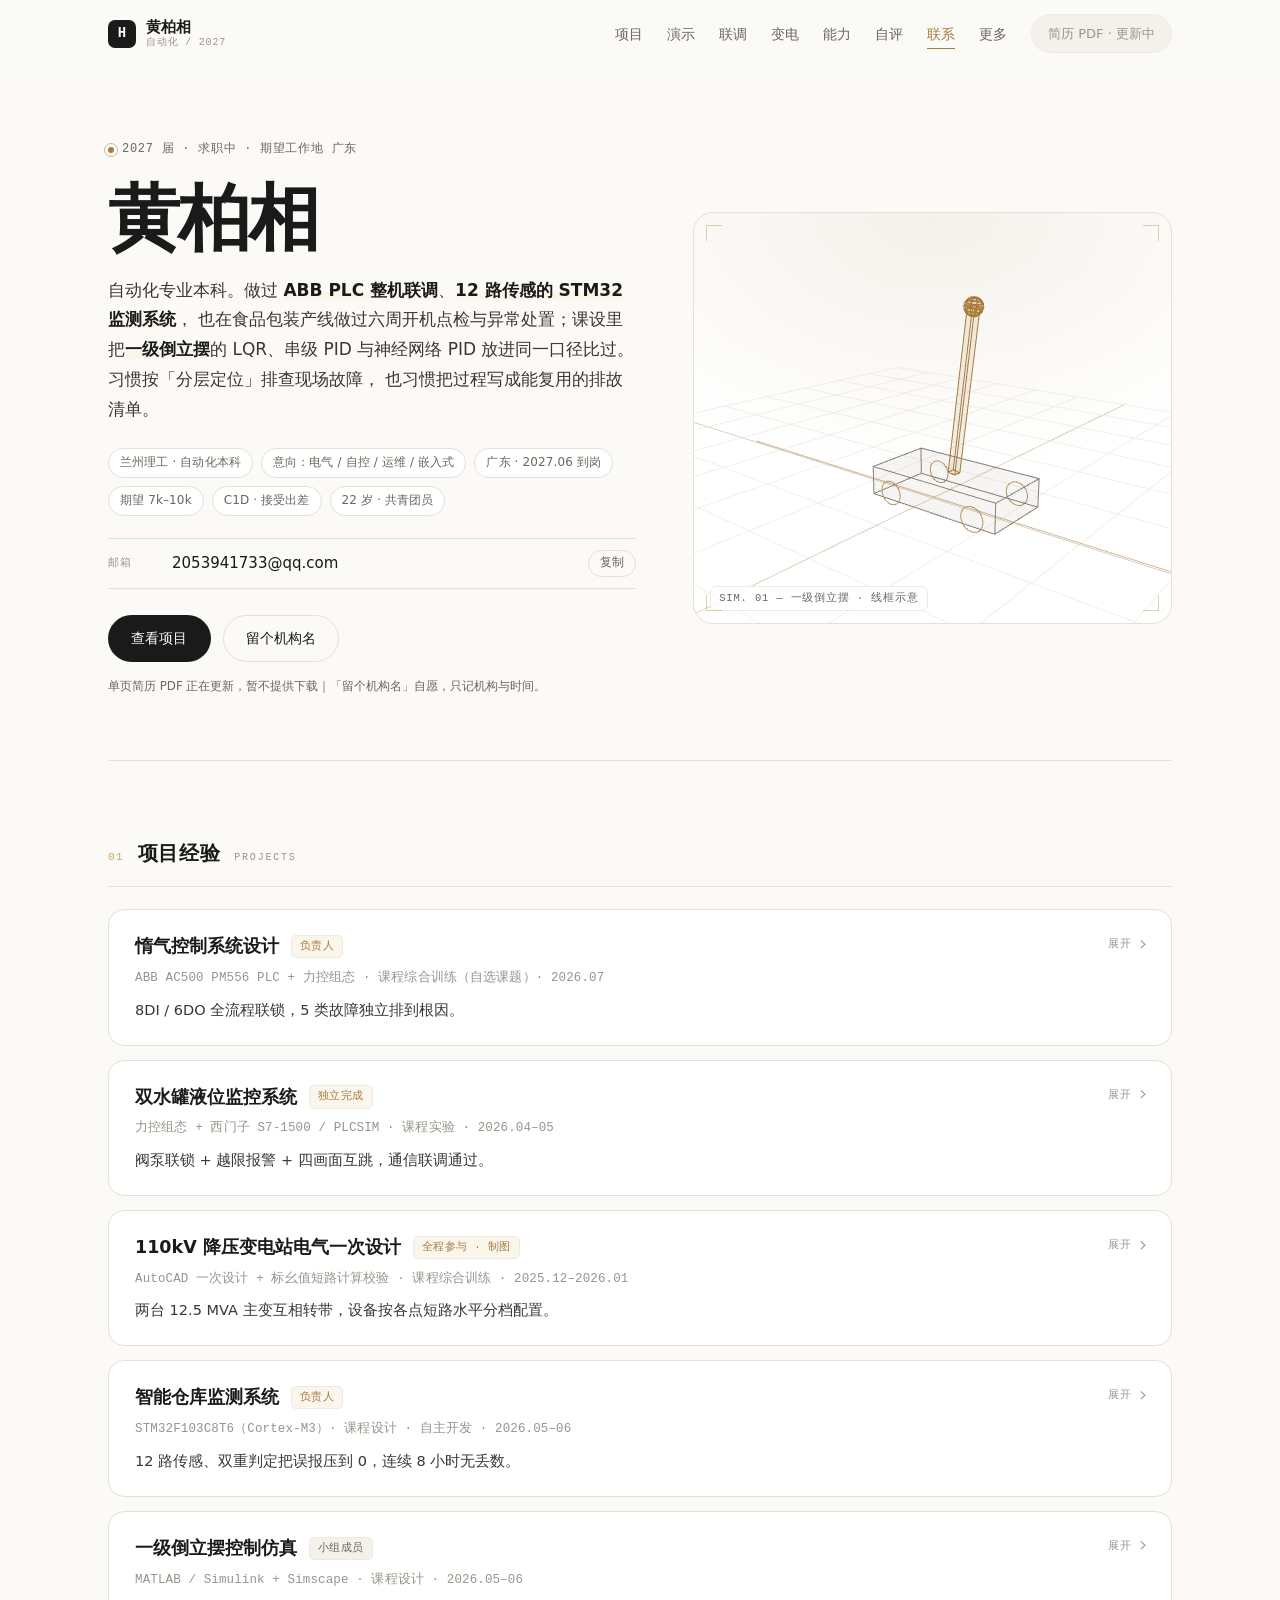
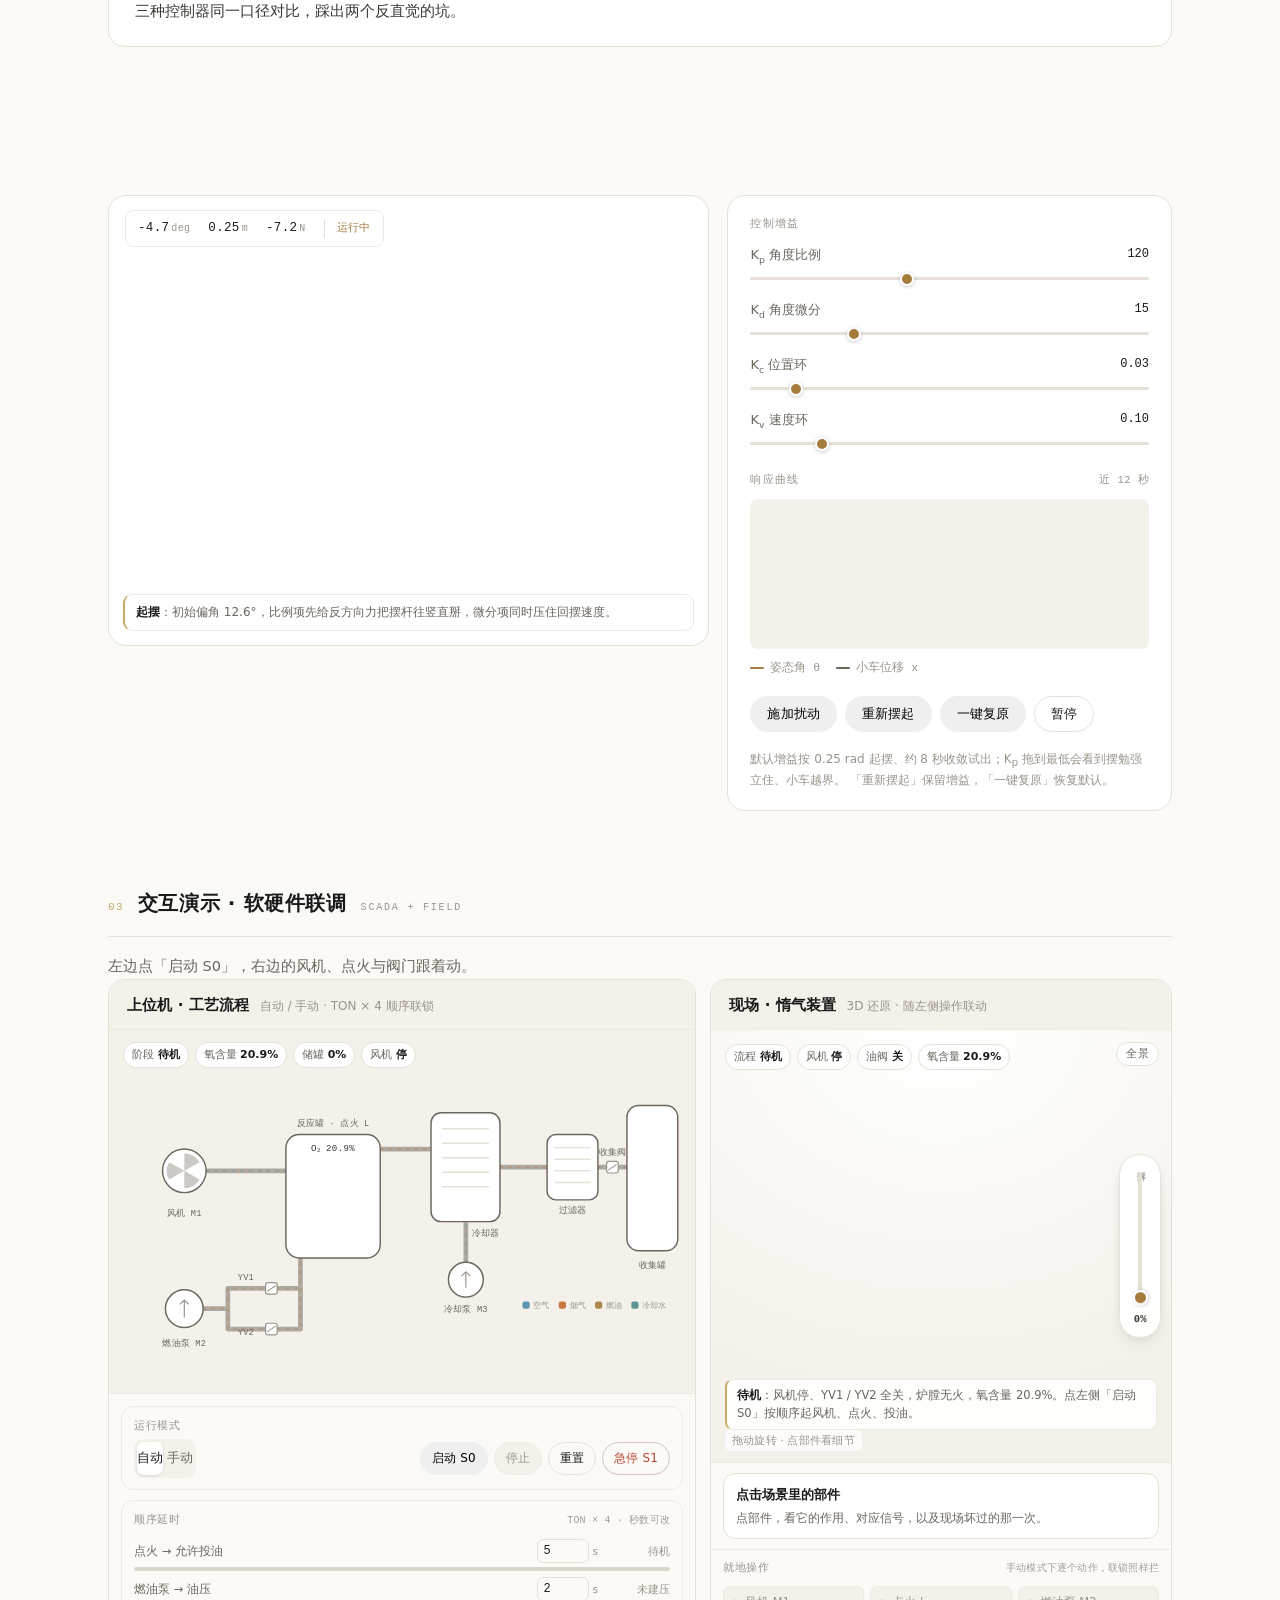
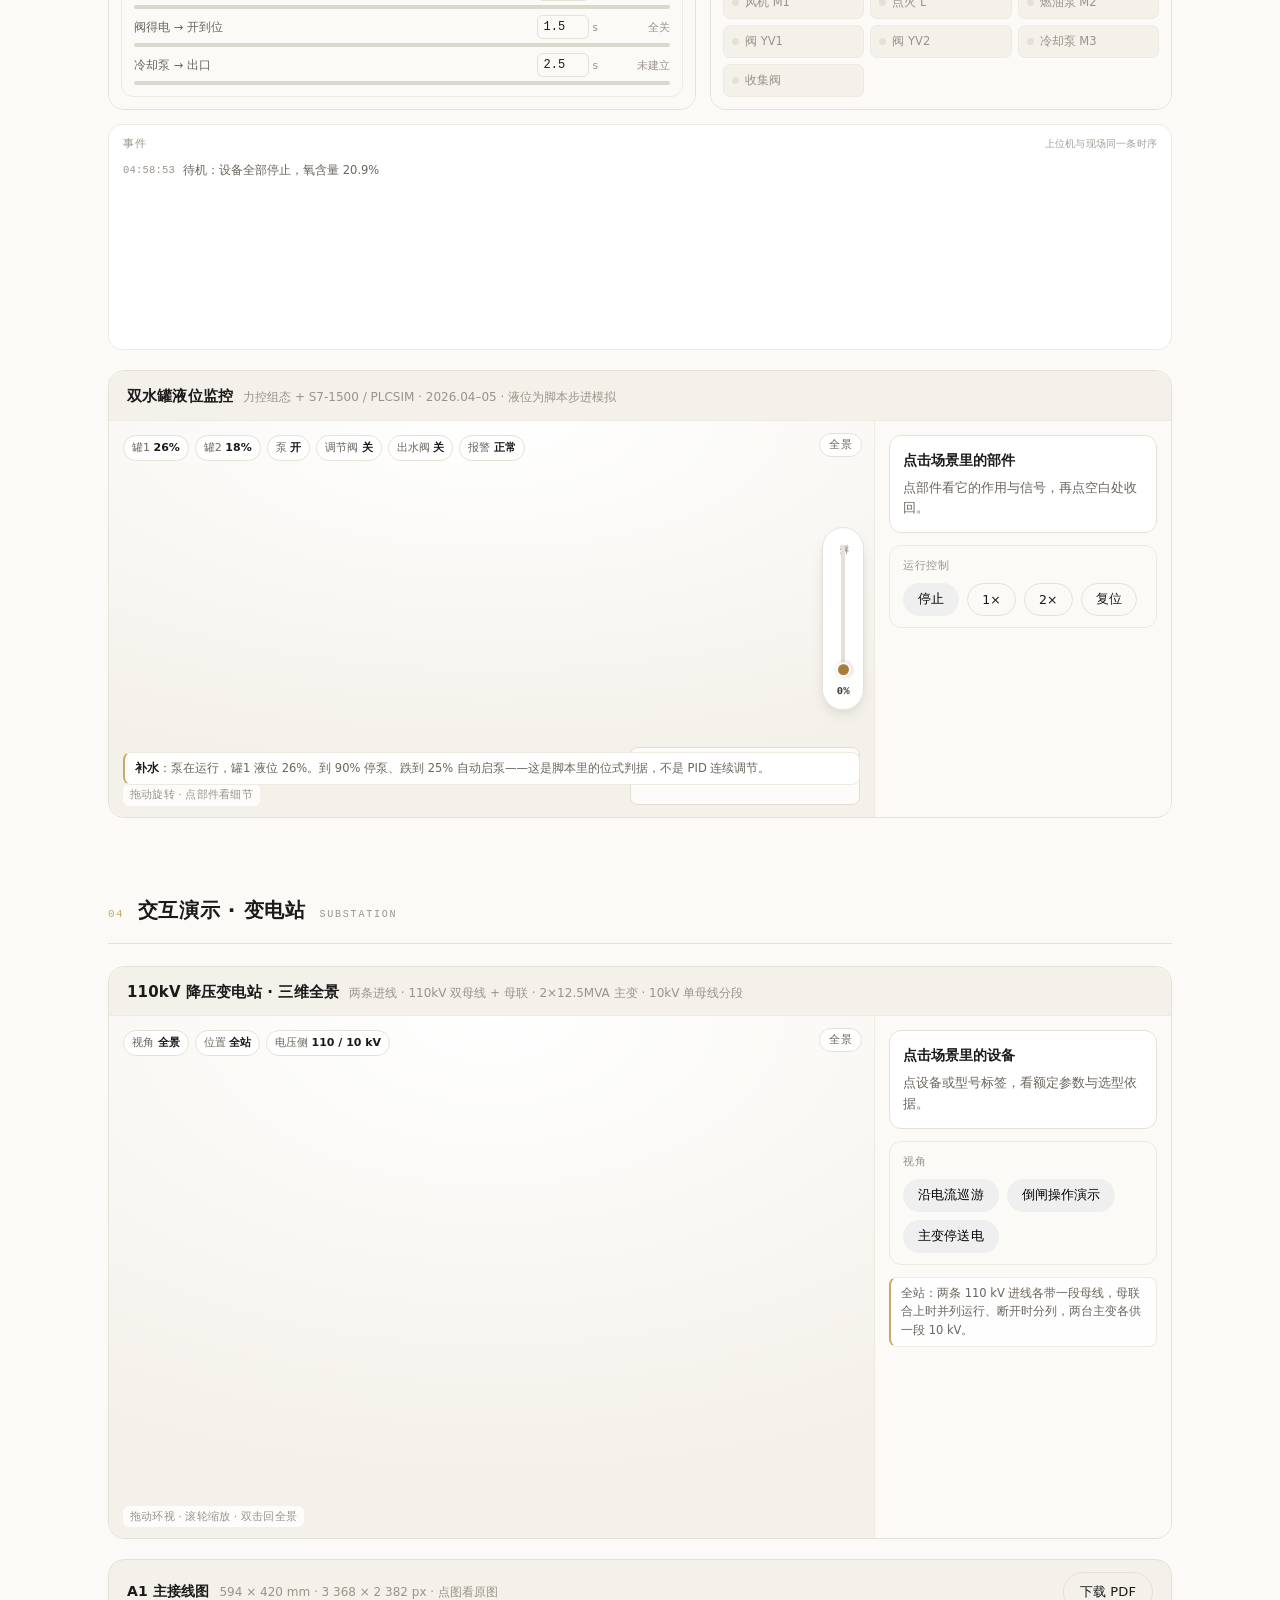
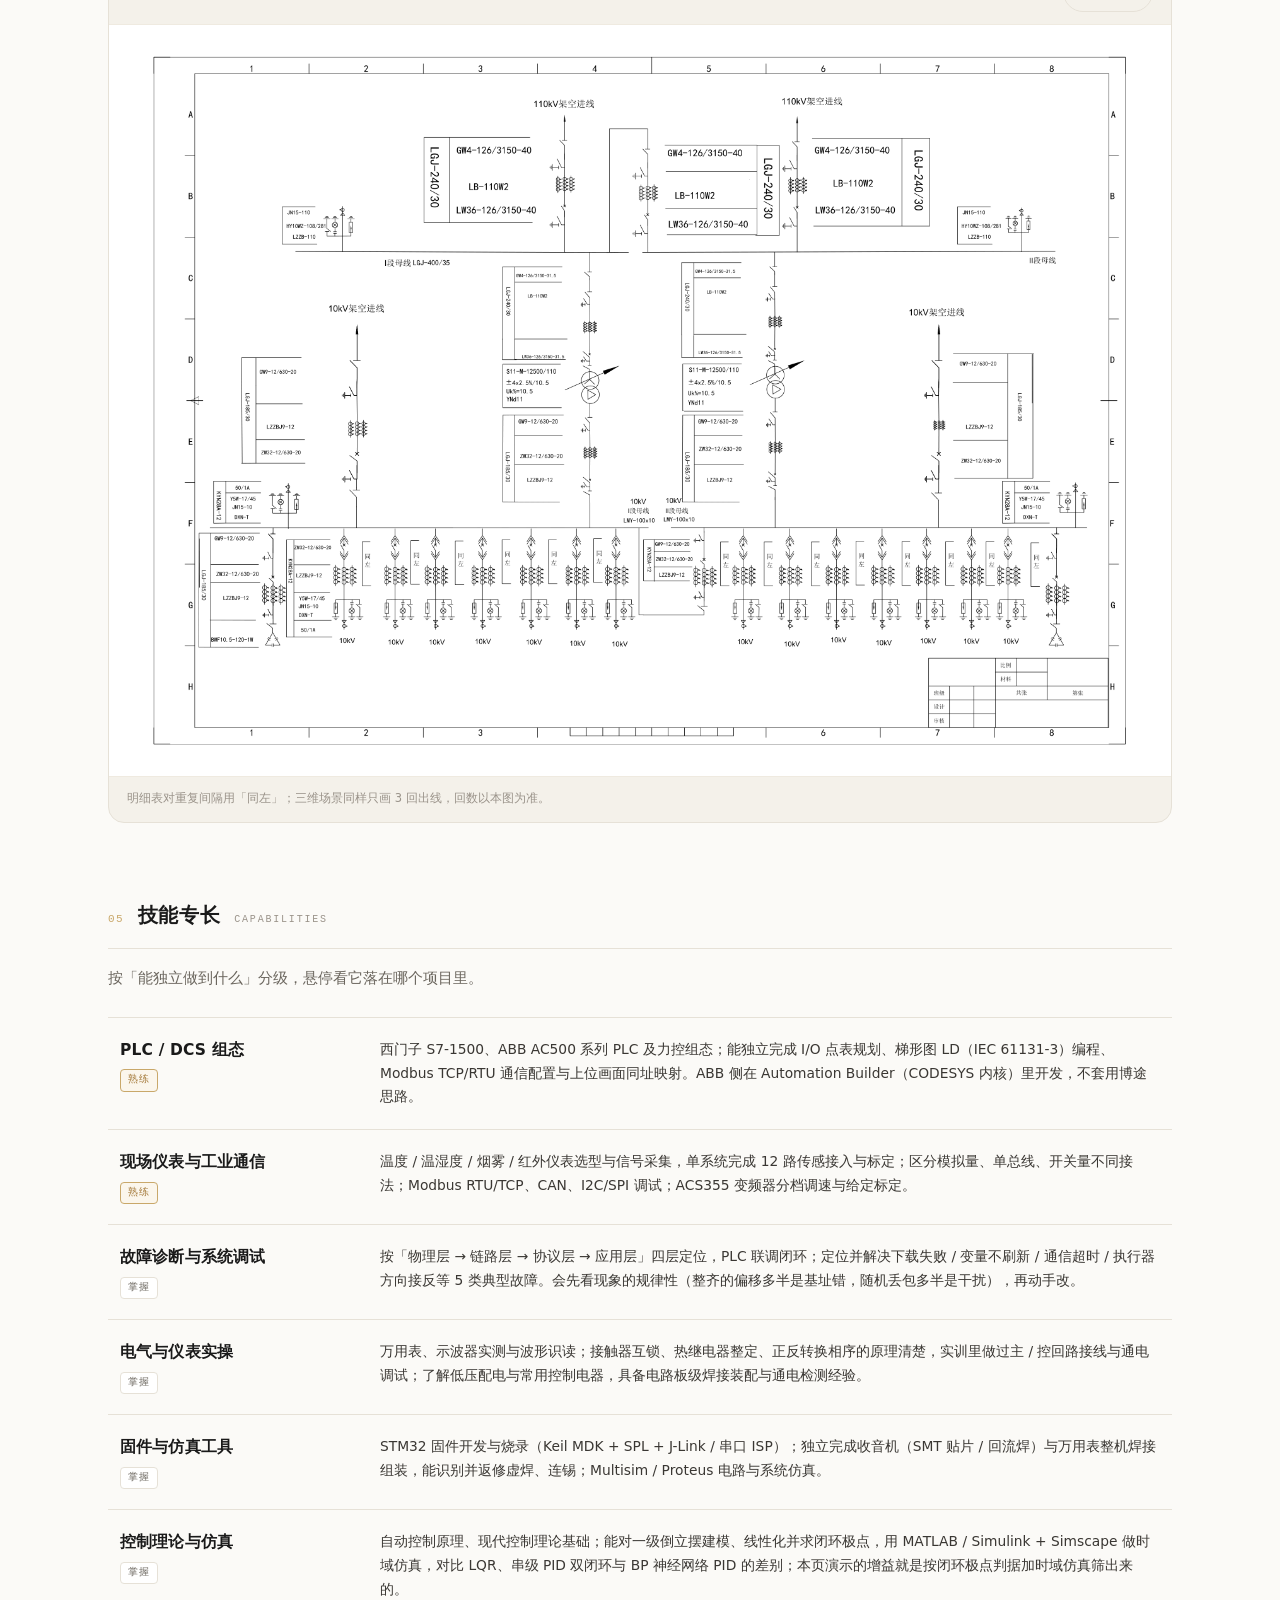
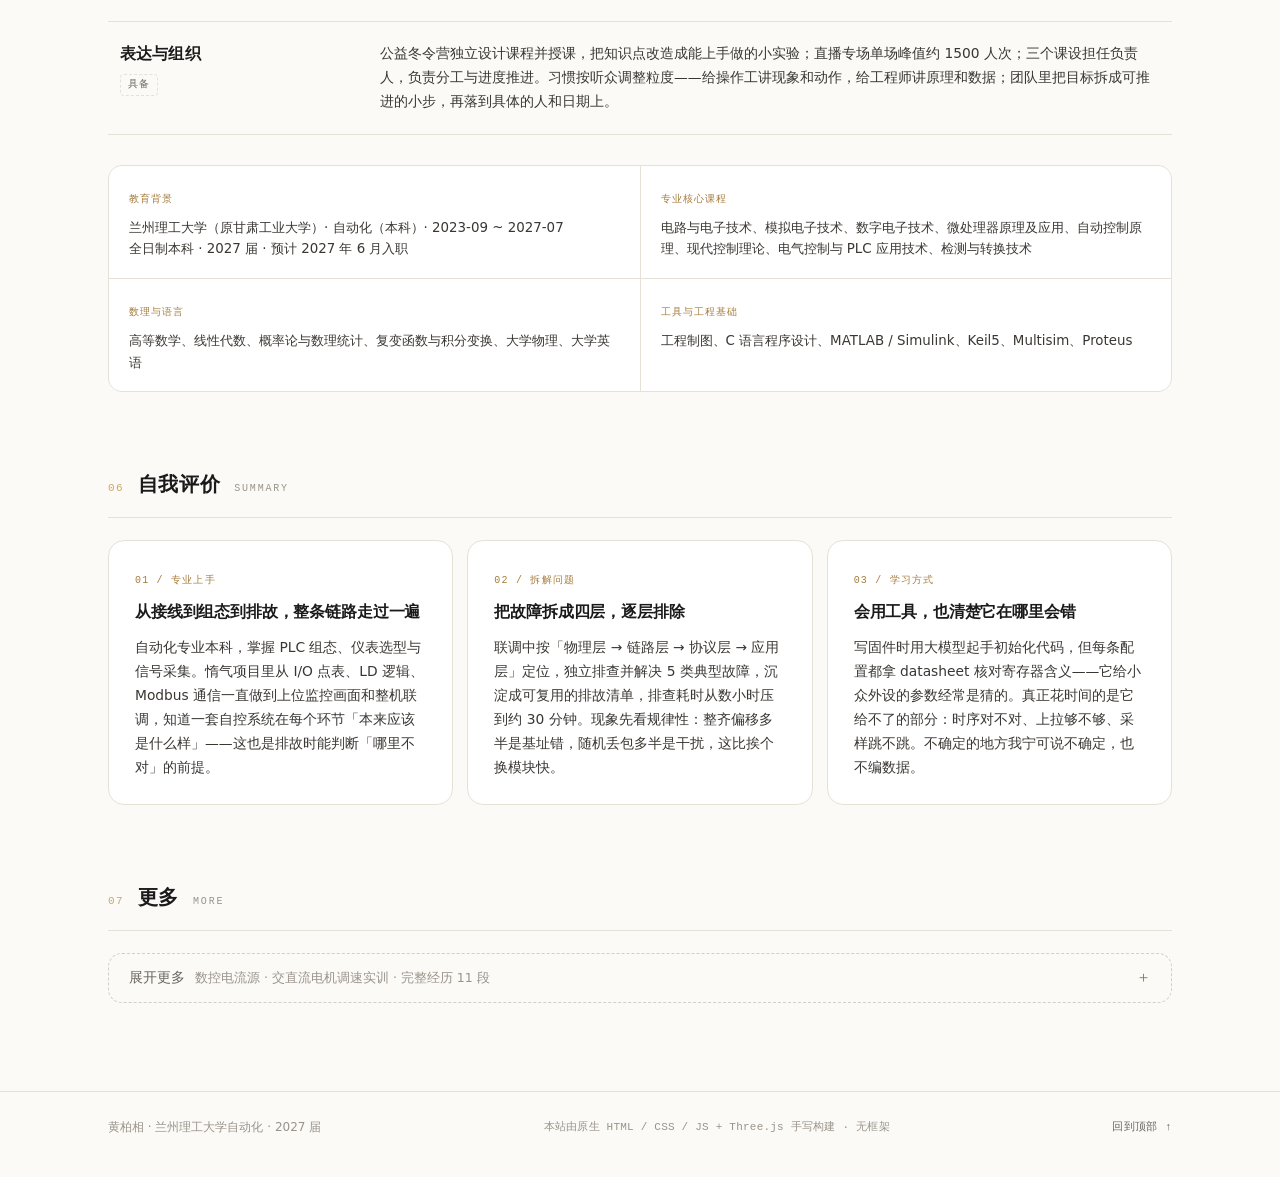
==== index.html @ d93d8e23 "Add files via upload" ====
<!DOCTYPE html>
<html lang="zh-CN">
<head>
<meta charset="utf-8">
<meta name="viewport" content="width=device-width, initial-scale=1">
<title>黄柏相 · 自动化 · 嵌入式与工业控制</title>
<meta name="author" content="黄柏相">
<meta name="description" content="黄柏相，兰州理工大学自动化 2027 届。PLC 组态、现场仪表信号链路、STM32 监测系统、一级倒立摆 LQR / 串级 PID / BP 神经网络 PID 控制仿真、数控恒流源。含可交互倒立摆控制演示。">
<meta name="theme-color" content="#fbfaf7">
<link rel="icon" href="assets/favicon.svg" type="image/svg+xml">
<link rel="stylesheet" href="css/style.css">
</head>
<body>
<div class="scroll-progress" aria-hidden="true"><i id="scroll-bar"></i></div>

<header class="nav" id="nav">
  <div class="nav-inner">
    <a class="brand" href="#top">
      <span class="brand-mark">H</span>
      <span class="brand-text">黄柏相<span class="brand-sub">自动化 / 2027</span></span>
    </a>
    <nav class="nav-links" aria-label="页面导航">
      <a href="#projects">项目</a>
      <a href="#demo">演示</a>
      <a href="#vizsec">联调</a>
      <a href="#grid">变电</a>
      <a href="#skills">能力</a>
      <a href="#about">自评</a>
      <a href="#contact">联系</a>
      <a href="#more">更多</a>
    </nav>
    <!-- 简历 PDF 暂时关闭下载（2026-11-02，等新版简历）。新版到位后把下面这个 span 换回：
         <a class="nav-cta" href="assets/黄柏相-简历.pdf" download>简历 PDF</a> -->
    <span class="nav-cta is-off" aria-disabled="true" title="新版简历整理中，暂不提供下载">简历 PDF · 更新中</span>
  </div>
</header>

<main id="top">

  <section class="hero" id="contact">
    <div class="hero-grid">
      <div class="hero-copy">
        <p class="eyebrow"><span class="dot"></span>2027 届 · 求职中 · 期望工作地 广东</p>
        <div class="hero-id">
          <h1>黄柏相</h1>
        </div>
        <p class="hero-lead">
          自动化专业本科。做过 <strong>ABB PLC 整机联调</strong>、<strong>12 路传感的 STM32 监测系统</strong>，
          也在食品包装产线做过六周开机点检与异常处置；课设里把<strong>一级倒立摆</strong>的
          LQR、串级 PID 与神经网络 PID 放进同一口径比过。习惯按「分层定位」排查现场故障，
          也习惯把过程写成能复用的排故清单。
        </p>
        <div class="hero-meta">
          <span class="chip">兰州理工 · 自动化本科</span>
          <span class="chip">意向：电气 / 自控 / 运维 / 嵌入式</span>
          <span class="chip">广东 · 2027.06 到岗</span>
          <span class="chip">期望 7k–10k</span>
          <span class="chip">C1D · 接受出差</span>
          <span class="chip">22 岁 · 共青团员</span>
        </div>

        <div class="hero-contact">
          <div class="c-row">
            <span class="c-k">邮箱</span>
            <a class="c-v" href="mailto:2053941733@qq.com">2053941733@qq.com</a>
            <button class="c-copy" type="button" data-copy="2053941733@qq.com">复制</button>
          </div>
        </div>

        <div class="hero-actions">
          <a class="btn btn-solid" href="#projects">查看项目</a>
          <!-- 简历 PDF 更新期间首屏不放「下载简历」：主视觉里挂一颗点不动的按钮像坏了，
               信息由下面那行 hero-note 承担。新版到位后在这里加回：
               <a class="btn btn-ghost" href="assets/黄柏相-简历.pdf" download>下载简历</a> -->
          <button class="btn btn-ghost" type="button" id="btn-register">留个机构名</button>
        </div>
        <p class="hero-note">单页简历 PDF 正在更新，暂不提供下载｜「留个机构名」自愿，只记机构与时间。</p>
      </div>
      <div class="hero-stage">
        <canvas id="hero-canvas" aria-label="倒立摆线框示意图" role="img"></canvas>
        <p class="stage-cap">sim. 01 — 一级倒立摆 · 线框示意</p>
      </div>
    </div>
    <div class="hero-rule" aria-hidden="true"></div>
  </section>

  <section class="sec" id="projects">
    <div class="sec-head">
      <span class="sec-no">01</span>
      <h2>项目经验</h2>
      <span class="sec-en">Projects</span>
      <i class="sec-line"></i>
    </div>
    <div class="cards" id="project-cards">

      <article class="card" data-card id="card-inert">
        <button class="card-head" type="button" aria-expanded="false">
          <div class="card-title-row">
            <h3>惰气控制系统设计</h3>
            <span class="role">负责人</span>
          </div>
          <p class="card-sub">ABB AC500 PM556 PLC + 力控组态 · 课程综合训练（自选课题）· 2026.07</p>
          <p class="card-line">8DI / 6DO 全流程联锁，5 类故障独立排到根因。</p>
          <span class="card-toggle" aria-hidden="true">展开</span>
        </button>
        <div class="card-body">
          <dl>
            <div><dt>项目内容</dt><dd>以 ABB AC500 PM556 为控制核心、力控组态为上位监控，实现「空气引入 → 点火降氧 → 冷却过滤 → 惰气收集」全流程自动化。在 Automation Builder（CODESYS 内核）中按监控 / 控制 / 执行三层规划 I/O（8DI / 6DO，扩展 AX561 模拟量 + DC562 数字量模块）；下位机以 LD（IEC 61131-3）单一 POU 循环扫描，经 Modbus TCP 与上位机通信。</dd></div>
            <div><dt>本人职责</dt><dd>作为负责人独立完成硬件组态与软件设计：规划 I/O 点表与模块地址；编写 LD 顺序控制与条件连锁逻辑；经 COM_MOD_MAST 以 Modbus 写 WR 区驱动 ACS355 变频器分档调速（≈7.5 / 25 / 45 Hz）；搭建力控上位监控并与 PLC 做同址映射；负责整机联调与故障排查，交付可复用的排故清单。</dd></div>
            <div><dt>技术要点</dt><dd>
              <ul class="mini-list">
                <li><b>联锁顺序</b>：TON 延时强制「先点火后喷油」，避免炉膛先积油再点火；电机自锁 + 互锁防止同时启动。</li>
                <li><b>急停取常闭</b>：断线即等于触发，断电、接触不良、按按钮都进入安全状态，属于故障导向安全（fail-safe）接法。</li>
                <li><b>传动通信</b>：Modbus 写变频器频率给定寄存器，三档频率切换后读实际频率核对跟随情况。</li>
                <li><b>上位监控</b>：力控画面与 PLC 变量同址映射，实现流程状态可视化与参数在线调参。</li>
              </ul>
            </dd></div>
                        <div><dt>调试记录</dt><dd>
              <ul class="mini-list fix-list">
                <li><b>燃油泵跟着风机一起启</b>——炉膛先积油再点火是爆燃风险。查 LD 发现泵和风机共用同一个启动条件，条件本身没写错，是「先后顺序」没约束住 → 把点火确认前置成泵的使能位，再补 TON 延时。</li>
                <li><b>上位画面数值不动，PLC 侧却在变</b>——先怀疑通信断，但连接状态正常；比对地址发现整组变量是「整齐地偏了一段」而不是随机错 → 判为 Modbus 寄存器基址偏移，改同址映射后恢复。</li>
                <li><b>电磁阀通电不动作</b>——DO 指示灯亮，万用表量到输出有电压、阀体却不动 → 装配方向接反，重装后正常。</li>
              </ul>
            </dd></div>
            <div><dt>项目成果</dt><dd>实现全流程自动化运行、参数在线调参与三档调速稳定切换；联调中独立定位并解决 5 类典型故障——下载失败（IP 网段）、燃油泵误启（补 TON + 点火前置）、变量不刷新（Modbus 地址偏移）、电磁阀方向接反、通信超时（扫描周期需 ≥20 ms），排查耗时从最初的数小时压缩到约 30 分钟，整机联调与演示通过。</dd></div>
            <div><dt>复盘</dt><dd>这一版只做到<b>软件联锁</b>。真实燃烧设备还需要硬件层面的互锁（火焰检测器确认着火后才允许开油阀，信号直接串在油阀回路、不走程序）、氧含量在线检测联动、以及故障时的安全停机顺序（先断油、再停风、最后报警）。课设里我只验证了「能不能跑起来」，没验证「跑飞了怎么办」，这是事后才意识到的短板。</dd></div>
          </dl>
          <p class="card-note">技术栈：ABB AC500 · Automation Builder · LD / IEC 61131-3 · Modbus TCP · 力控组态 · ACS355 变频器<br>资料：<a href="https://wwbta.lanzouq.com/iAGAM3xt42re" target="_blank" rel="noopener">wwbta.lanzouq.com/iAGAM3xt42re</a><br>流程演示：<a class="link-btn" href="#proc">见下方演示 · 自动 / 手动按工艺走一遍 →</a><br>三维拆解：<a class="link-btn" href="#viz-inert">见下方演示 · 惰气三维视图 →</a></p>
        </div>
      </article>

      <article class="card" data-card id="card-tanks">
        <button class="card-head" type="button" aria-expanded="false">
          <div class="card-title-row">
            <h3>双水罐液位监控系统</h3>
            <span class="role">独立完成</span>
          </div>
          <p class="card-sub">力控组态 + 西门子 S7-1500 / PLCSIM · 课程实验 · 2026.04–05</p>
          <p class="card-line">阀泵联锁 + 越限报警 + 四画面互跳，通信联调通过。</p>
          <span class="card-toggle" aria-hidden="true">展开</span>
        </button>
        <div class="card-body">
          <dl>
            <div><dt>项目内容</dt><dd>在力控组态中搭建两水罐液位监控系统：罐体按液位驱动填充动画，水泵、调节阀、出水阀做开关状态显示，管道做流动属性；自建数据变量并编写控制脚本，使液位在规定区间循环变化、阀泵按联锁条件动作；越限报警、历史与实时趋势、开机 / 主界面 / 报警 / 趋势四画面互跳，并与 S7-1500（PLCSIM）通信联调。</dd></div>
            <div><dt>本人职责</dt><dd>独立完成变量规划与命名、画面与动画组态、控制脚本编写、报警与趋势配置、画面跳转与权限设置，以及力控与 PLC 的通信建立、变量地址映射和联调排故。</dd></div>
            <div><dt>技术要点</dt><dd>
              <ul class="mini-list">
                <li><b>联锁按与逻辑串接</b>：调节阀需「罐 1 达高位且罐 2 低于低位」同时成立才允许打开，任一条件消失即关断，防溢罐也防干抽；水泵、出水阀各按单点液位限位启停。</li>
                <li><b>高低限分开设定形成回差</b>（滞环），避免阈值附近反复动作。</li>
                <li><b>报警与趋势分开组态</b>，趋势按固定采样周期记录，不跟着动画刷新走。</li>
              </ul>
            </dd></div>
                        <div><dt>调试记录</dt><dd>
              <ul class="mini-list fix-list">
                <li><b>画面数值全是 0</b>——PLCSIM 侧程序在跑，力控读不到。逐项核对通道配置，发现连接压根没建立 → 补 IP 与机架 / 槽位后恢复。</li>
                <li><b>连上了但数值不刷新</b>——连接正常、地址也对，最后落在数据类型上：组态侧按字读、PLC 侧是另一个宽度 → 改数据类型与偏移。</li>
                <li><b>调节阀在阈值附近反复开关</b>——高限和低限用同一个值，边界上必然抖动 → 高低限分开设定形成回差。</li>
              </ul>
            </dd></div>
            <div><dt>项目成果</dt><dd>动画、脚本、报警、趋势、多画面跳转五类必做项全部实现并演示通过；力控与 PLCSIM 通信正常，可读写变量并联动画面。调试中定位并解决两类问题：变量地址与数据类型不匹配导致数值不刷新、通信未连上导致画面全零。</dd></div>
            <div><dt>复盘</dt><dd>这一版的液位是<b>步进脚本模拟</b>（每周期 ±5），并非真实模拟量闭环。到现场应改为液位计 4–20 mA 进模拟量模块、由 PLC 侧做 PID 调节，上位只负责监控与参数下发——课设验证的是组态与联锁逻辑，不是控制品质。</dd></div>
          </dl>
          <p class="card-note">技术栈：力控组态 · S7-1500 / PLCSIM · 变量组态与脚本 · 越限报警 · 实时 / 历史趋势 · 四画面互跳<br>三维拆解：<a class="link-btn" href="#viz-tanks">见下方演示 · 双水罐三维视图 →</a></p>
        </div>
      </article>

      <article class="card" data-card id="card-substation">
        <button class="card-head" type="button" aria-expanded="false">
          <div class="card-title-row">
            <h3>110kV 降压变电站电气一次设计</h3>
            <span class="role">全程参与 · 制图</span>
          </div>
          <p class="card-sub">AutoCAD 一次设计 + 标幺值短路计算校验 · 课程综合训练 · 2025.12–2026.01</p>
          <p class="card-line">两台 12.5 MVA 主变互相转带，设备按各点短路水平分档配置。</p>
          <span class="card-toggle" aria-hidden="true">展开</span>
        </button>
        <div class="card-body">
          <dl>
            <div><dt>项目内容</dt><dd>工厂 110/10 kV 降压变电站电气一次部分设计。按任务书负荷资料统计得出有功缺额约 40.89 MW，据此确定电压等级与主接线方案：110 kV 侧双母线（含母联）、10 kV 侧单母线分段，两条 110 kV 架空进线，两台 S11-M-12500/110 主变分列运行。主变参数 110/10.5 kV、±4×2.5% 有载调压、Uk%=10.5、YNd11。用标幺值法（Sd=100 MVA、Ud=10.5 kV、Id=5.5 kA）算各短路点电流，按额定参数、动稳定、热稳定三项逐台校验设备，最后用 AutoCAD 绘制 A1 主接线图并出设备明细表。</dd></div>
            <div><dt>本人职责</dt><dd>全程参与并用 AutoCAD 绘制 A1 主接线图；参与电压等级与主接线方案比选、主变容量与台数论证、断路器与隔离开关及互感器母线的选型；承担负荷统计与短路电流的部分计算，配合完成继电保护整定。</dd></div>
            <div><dt>技术要点</dt><dd>
              <ul class="mini-list">
                <li><b>台数由「能不能顶」定，不由「够不够用」定</b>：剩余负荷折算 11.11 MVA，单台 12.5 MVA 本来够用；定两台是因为任一台检修或故障时另一台要能带起全部剩余负荷——11.11 &lt; 12.5 刚好够，容量也就此卡在 12.5 MVA 这档。</li>
                <li><b>开断能力按各点短路水平分档</b>：110 kV 进线断路器取 40 kA，母联与主变间隔取同系列 31.5 kA；10 kV 侧 20 kA 开断对 Ik≈5 kA、峰值 50 kA 对 ish≈12.75 kA 各留约 4 倍。同一电压等级不同位置配不同档，不搞一刀切。</li>
                <li><b>两条供电路径分开算</b>：系统供（110 kV 经主变）短路点 K₂ 得 Ik≈5 kA、ish≈12.75 kA、Sk≈90.9 MVA；发电厂直供 10 kV 那条 Ik=0.55 kA、ish=1.44 kA。两者的工作电流也不同（611 A 与 917 A），选型各按各的路径配。</li>
                <li><b>软母线看机械强度，硬母线看动稳定</b>：110 kV 户外选 LGJ-400/35 钢芯铝绞线，载流量 710 A 对 66 A 是十倍余量，真正的约束是短路电动力下的机械强度；10 kV 柜内选 LMY-100×10 矩形硬铝排，取大截面主因是相邻母排间的电动力与电流平方成正比，排间距和厚度不够会变形。</li>
              </ul>
            </dd></div>
            <div><dt>校验与取舍</dt><dd>
              <ul class="mini-list fix-list">
                <li><b>主变先按单台考虑，算完才发现没有备用</b>——剩余负荷 11.11 MVA 落在一台 12.5 MVA 之内，看似够用；但检修窗口一开就得全站停电 → 改两台分列运行，容量不用往上加档，2×12.5 MVA 正好卡住。</li>
                <li><b>10 kV 断路器额定电流按 630 A 选，回头核出 917 A</b>——发电厂直供那条路径的负荷比剩余负荷大，630 A 覆盖不住 → 该路径改 1250 A 档。同一个 10 kV 等级出现 630 A / 1250 A 两个档，是两条路径负荷不同造成的，不是选型随意。</li>
                <li><b>母联从 40 kA 降到 31.5 kA</b>——母联点的短路电流比进线端低一档（电流经线路阻抗与进线断路器后已被削弱），照进线那档选等于多花钱 → 按短路水平选，这是这次设计里最像工程取舍的一处。</li>
              </ul>
            </dd></div>
            <div><dt>项目成果</dt><dd>交付 A1 主接线图、设备选型校验表、短路电流计算书与接地算稿；全部设备通过额定参数 + 动稳定 + 热稳定三项校验并留有余量（10 kV 侧 ZW32-12/630-20，对应 Ik≈5 kA、ish≈12.75 kA）。A1 图按制图惯例用「同左」压缩重复间隔，图上设备明细表可直接对照编号核查。</dd></div>
            <div><dt>复盘</dt><dd>这一版是<b>稳态设计</b>。短路计算只承担了一部分，标幺值网络化简那套手算没有独立走完；保护整定是配合完成的，速断与过流的定值配合只在规程层面校验过，没做完整的级差配合表。无功补偿选并联电容器组，是因为课设负荷是稳态的；现场若有冲击性负荷或谐波源，电容器组会与谐波谐振，得换 SVG 或加滤波支路。另外报告附录的设备汇总表前后不一致（同一电压等级出现三个断路器型号），我是做完图之后才发现的——图与正文对得上、附录没跟上，这也是我后来养成「图、表、算三方对齐」习惯的原因。</dd></div>
          </dl>
          <p class="card-note">技术栈：AutoCAD · 标幺值短路计算 · 设备动 / 热稳定校验 · 负荷统计与无功补偿 · 一次主接线<br>图纸：<a href="assets/变电站-A1主接线图.pdf" target="_blank" rel="noopener">A1 主接线图（PDF · 594×420 mm）→</a><br>三维演示：<a class="link-btn" href="#grid">见下方 04 · 三维全景 + 电流巡游 →</a></p>
        </div>
      </article>

      <article class="card" data-card id="card-warehouse">
        <button class="card-head" type="button" aria-expanded="false">
          <div class="card-title-row">
            <h3>智能仓库监测系统</h3>
            <span class="role">负责人</span>
          </div>
          <p class="card-sub">STM32F103C8T6（Cortex-M3）· 课程设计 · 自主开发 · 2026.05–06</p>
          <p class="card-line">12 路传感、双重判定把误报压到 0，连续 8 小时无丢数。</p>
          <span class="card-toggle" aria-hidden="true">展开</span>
        </button>
        <div class="card-body">
          <dl>
            <div><dt>项目内容</dt><dd>基于 STM32F103C8T6 搭建覆盖 3 间仓库的安全监测系统，集成 LM35 温度、DHT11 温湿度、MQ-2 烟雾、红外入侵共 12 路传感，按「采集—主控—执行」三层组织，配 0.96 寸 OLED（I2C）多页显示、蜂鸣器 + LED 声光报警与消防联动；基于标准外设库（SPL）在 Keil MDK 开发，主循环状态机周期约 300 ms。</dd></div>
            <div><dt>本人职责</dt><dd>独立完成 12 路传感接入与驱动编写；实现温度 &gt;90℃ 与烟雾双重判定、ADC 多通道扫描 + 均值滤波、红外电压跌落入侵检测；编写 OLED 多页显示与报警状态机；经 J-Link 烧录固件，负责 Proteus 仿真与实物联调。</dd></div>
            <div><dt>传感与接口</dt><dd>
              <ul class="mini-list">
                <li><b>LM35 / MQ-2</b>：模拟量，走 ADC 多通道扫描；MQ-2 输出随预热时间漂移，上电后先做基线校准。</li>
                <li><b>DHT11</b>：单总线，微秒级时序，读取时关中断避免被打断，且采样降频、不是每圈都读。</li>
                <li><b>红外入侵</b>：电平 / 电压跌落判定，属开关量输入。</li>
                <li><b>OLED 0.96"</b>：I2C 总线上只有这一个器件，不存在同地址冲突。</li>
              </ul>
            </dd></div>
                        <div><dt>调试记录</dt><dd>
              <ul class="mini-list fix-list">
                <li><b>单点温度判据下误报不断</b>——环境温度一波动就报警 → 改成温度 + 烟雾双重判定，误报归零；90℃ 是实验条件下能稳定复现火警的「确认」值，不是随便取的。</li>
                <li><b>MQ-2 上电后读数一路往上爬</b>——传感器预热期输出漂移，拿来判定必然误报 → 上电先做基线校准；滤波值只上显示，报警判定走原始值，免得滤波器把报警拖慢。</li>
                <li><b>串口能通但速率整体偏</b>——编译能过、程序也跑，是对照 datasheet 查时钟树和分频才发现的 → 用示波器实测反推真实波特率。</li>
              </ul>
            </dd></div>
            <div><dt>项目成果</dt><dd>Proteus 仿真与实物联调均稳定运行，实现 3 间仓库温度 / 湿度 / 烟雾 / 入侵集中监视与声光报警；采用温度 + 烟雾双重判定后误报降至 0 次（单点温度判据下环境温度波动即频繁误报），报警响应 &lt;1 s，连续运行 8 小时以上无死机 / 丢数。</dd></div>
            <div><dt>指标口径</dt><dd>「0 次误报」指<b>连续 8 小时空仓运行、无真实异常</b>条件下的统计，不是产线长期运行数据；90℃ 是实验条件下能稳定复现火警的「确认」阈值，真实仓库应做两级判定（如 45–60℃ 预警、90℃ 确认）。均值滤波只用于显示与趋势，报警判定走原始值，避免滤波器把报警拖慢。</dd></div>
            <div><dt>复盘</dt><dd>驱动框架与初始化代码借助大模型起手，但配置逐条对照 datasheet 核对——大模型给小众外设的参数经常是猜的，典型如时钟树和分频配错：编译能过、程序也能跑，但串口波特率整体偏、ADC 采样率与预期差一截，只能靠示波器实测反推。另外这套是轮询状态机，够用但不严格，要保证实时性应上中断或 DMA + 环形缓冲。</dd></div>
          </dl>
          <p class="card-note">技术栈：STM32F103 · SPL · Keil MDK · I2C / ADC / 单总线 · Proteus<br>资料：<a href="https://wwbta.lanzouq.com/i8BmX3xt7ona" target="_blank" rel="noopener">wwbta.lanzouq.com/i8BmX3xt7ona</a></p>
        </div>
      </article>

      <article class="card" data-card id="card-pendulum">
        <button class="card-head" type="button" aria-expanded="false">
          <div class="card-title-row">
            <h3>一级倒立摆控制仿真</h3>
            <span class="role role-muted">小组成员</span>
          </div>
          <p class="card-sub">MATLAB / Simulink + Simscape · 课程设计 · 2026.05–06</p>
          <p class="card-line">三种控制器同一口径对比，踩出两个反直觉的坑。</p>
          <span class="card-toggle" aria-hidden="true">展开</span>
        </button>
        <div class="card-body">
          <dl>
            <div><dt>项目内容</dt><dd>以一级倒立摆（小车 + 单杆）为对象，先建立非线性动力学模型，在竖直平衡点附近线性化得到状态空间方程；在 Simulink / Simscape 里搭非线性被控对象，在同一初始偏角、同一扰动量下分别接入 LQR、串级 PID 双闭环与 BP 神经网络 PID 三种控制器，做时域仿真并横向对比。</dd></div>
            <div><dt>本人职责</dt><dd>小组共同完成建模与线性化、三种控制器的设计与整定、Simulink 仿真搭建、数据整理与曲线对比；课设报告按指导书章节结构编写，我是小组成员之一。</dd></div>
            <div><dt>控制方案</dt><dd>
              <ul class="mini-list">
                <li><b>LQR</b>：取角度、角速度、位移、速度四个状态量，靠 Q / R 权重在「立得稳」与「回得快」之间取舍，解 Riccati 方程拿反馈增益。</li>
                <li><b>串级 PID 双闭环</b>：外环按位置偏差给出姿态参考，内环按角度偏差出力，两层都限幅。结构最直观、最好向别人解释，代价是参数要分层试凑，两个环相互牵制。</li>
                <li><b>BP 神经网络 PID</b>：用反向传播在线调整 PID 三个参数，让增益随误差自己变。难点不在网络结构，而在样本、初值与学习率——学习率给大了，起摆那一瞬间就发散。</li>
              </ul>
            </dd></div>
                        <div><dt>调试记录</dt><dd>
              <ul class="mini-list fix-list">
                <li><b>算出来的增益代进 Simulink 完全不复现</b>——两边转动惯量的口径不一致，模型不同源 → 统一参数后一次就对上了；这一处来回调了十几轮。</li>
                <li><b>低增益时摆立住了，小车却一路跑偏</b>——只看角度曲线会误判成「已经稳了」→ 补上行程判定才暴露出这种失效。</li>
              </ul>
            </dd></div>
            <div><dt>对比与结论</dt><dd>对比口径统一为超调量、调节时间、稳态误差与扰动后的恢复过程，而不是只看「能不能立住」。三种方案各有取舍：LQR 有明确的二次型指标、整定路径清楚，但对模型精度最敏感；串级 PID 不依赖精确模型、现场好调，但要人肉试参；BP 神经网络 PID 在线适应性最强，可解释性与稳定性论证最弱。具体数值以课设报告里的实测曲线为准。</dd></div>
            <div><dt>复盘</dt><dd>踩得最深的一个坑是<b>线性化模型与非线性仿真必须同源</b>：我先按极点判据搜出一组增益，代进 Simulink 却完全不复现，最后发现是两边转动惯量的取值不一致。另一个反直觉的地方是，低增益的失效形态不是「摆先倒」，而是<b>摆勉强立住、小车一路跑偏越界</b>——所以补了行程判定，否则这种失效光看角度曲线根本看不出来。</dd></div>
          </dl>
          <p class="card-note">技术栈：MATLAB / Simulink · Simscape · LQR（Riccati）· 串级 PID · BP 神经网络 PID · CasADi<br>在线演示：<a href="#demo">本页 02 · 交互演示（串级 PD 简化版）→</a></p>
        </div>
      </article>
    </div>
  </section>

  <section class="sec sec-demo" id="demo">
    <div class="sec-head">
      <span class="sec-no">02</span>
      <h2>交互演示 · 倒立摆</h2>
      <span class="sec-en">Live Demo</span>
      <i class="sec-line"></i>
    </div>
    <div class="demo-wrap">
      <div class="demo-stage">
        <canvas id="sim-canvas" aria-label="三维倒立摆仿真" role="img"></canvas>
        <div class="demo-hud" id="hud">
          <span><b id="hud-theta">0.0</b><i>deg</i></span>
          <span><b id="hud-x">0.00</b><i>m</i></span>
          <span><b id="hud-f">0.0</b><i>N</i></span>
          <span class="hud-state" id="hud-state">运行中</span>
        </div>
        <div class="demo-fallback" id="sim-fallback" hidden>
          <p>当前浏览器未启用 WebGL，三维视图无法呈现。</p>
          <p>右侧滑块与曲线仍然可用，物理模型在 2D 层照常运行。</p>
        </div>
        <p class="demo-narr" id="demo-narr" aria-live="polite"></p>
      </div>

      <div class="demo-panel">
        <div class="panel-block">
          <div class="panel-title">控制增益</div>
          <label class="slider">
            <span class="slider-label">K<sub>p</sub> 角度比例</span>
            <input type="range" id="g-kp" min="5" max="300" step="1" value="120">
            <output id="o-kp">120</output>
          </label>
          <label class="slider">
            <span class="slider-label">K<sub>d</sub> 角度微分</span>
            <input type="range" id="g-kd" min="0" max="60" step="1" value="15">
            <output id="o-kd">15</output>
          </label>
          <label class="slider">
            <span class="slider-label">K<sub>c</sub> 位置环</span>
            <input type="range" id="g-kc" min="0" max="0.30" step="0.01" value="0.03">
            <output id="o-kc">0.03</output>
          </label>
          <label class="slider">
            <span class="slider-label">K<sub>v</sub> 速度环</span>
            <input type="range" id="g-kv" min="0" max="0.60" step="0.02" value="0.10">
            <output id="o-kv">0.10</output>
          </label>
        </div>

        <div class="panel-block">
          <div class="panel-title">响应曲线<span class="panel-hint">近 12 秒</span></div>
          <canvas id="scope" width="560" height="150" aria-label="角度与位移响应曲线" role="img"></canvas>
          <div class="legend">
            <span><i class="sw sw-theta"></i>姿态角 θ</span>
            <span><i class="sw sw-x"></i>小车位移 x</span>
          </div>
        </div>

        <div class="panel-block panel-actions">
          <button class="btn btn-sm" id="btn-kick" type="button">施加扰动</button>
          <button class="btn btn-sm" id="btn-reset" type="button">重新摆起</button>
          <button class="btn btn-sm" id="btn-restore" type="button" title="四个增益恢复默认值，并重新摆起">一键复原</button>
          <button class="btn btn-sm btn-ghost" id="btn-pause" type="button">暂停</button>
        </div>
        <p class="panel-note">
          默认增益按 0.25 rad 起摆、约 8 秒收敛试出；K<sub>p</sub> 拖到最低会看到摆勉强立住、小车越界。
          「重新摆起」保留增益，「一键复原」恢复默认。
        </p>
      </div>
    </div>
  </section>

  <section class="sec sec-demo" id="vizsec">
    <div class="sec-head">
      <span class="sec-no">03</span>
      <h2>交互演示 · 软硬件联调</h2>
      <span class="sec-en">SCADA + Field</span>
      <i class="sec-line"></i>
    </div>
    <p class="sec-intro">左边点「启动 S0」，右边的风机、点火与阀门跟着动。</p>

    <div class="link-wrap" id="link">
      <div class="proc-inline" id="proc">
        <div class="proc-head">
          <h3>上位机 · 工艺流程</h3>
          <span class="proc-sub">自动 / 手动 · TON × 4 顺序联锁</span>
        </div>
      <div class="proc-body">
        <div class="proc-stage" id="proc-stage">
          <div class="proc-hud">
            <span>阶段 <b id="proc-phase">待机</b></span>
            <span>氧含量 <b id="proc-o2">20.9%</b></span>
            <span>储罐 <b id="proc-level">0%</b></span>
            <span>风机 <b id="proc-hz">停</b></span>
          </div>
        </div>
        <aside class="proc-side">
          <div class="proc-block proc-block--mode">
            <div class="proc-title">运行模式</div>
            <div class="seg" id="proc-mode">
              <button class="seg-btn is-on" data-mode="auto" type="button">自动</button>
              <button class="seg-btn" data-mode="manual" type="button">手动</button>
            </div>
            <div class="proc-btns">
              <button class="btn btn-sm" id="proc-start" type="button">启动 S0</button>
              <button class="btn btn-sm btn-ghost" id="proc-stop" type="button">停止</button>
              <button class="btn btn-sm btn-ghost" id="proc-reset" type="button">重置</button>
              <button class="btn btn-sm proc-estop" id="proc-estop" type="button">急停 S1</button>
            </div>
          </div>
          <div class="proc-block">
            <div class="proc-title">顺序延时 <span class="proc-hint">TON × 4 · 秒数可改</span></div>
            <div class="proc-seq">
              <div class="seq-row">
                <label class="seq-k" for="proc-delay">点火 → 允许投油</label>
                <input id="proc-delay" type="number" min="0" max="20" step="0.5" value="5" aria-label="TON1 点火到允许投油的延时秒数">
                <span class="seq-u">s</span>
                <span class="seq-v" id="proc-ton-state">待机</span>
                <div class="proc-bar"><i id="proc-ton-bar"></i></div>
              </div>
              <div class="seq-row">
                <label class="seq-k" for="proc-ptime">燃油泵 → 油压</label>
                <input id="proc-ptime" type="number" min="0" max="10" step="0.5" value="2" aria-label="TON2 燃油泵投入到油压建立的秒数">
                <span class="seq-u">s</span>
                <span class="seq-v" id="proc-p-state">未建压</span>
                <div class="proc-bar"><i id="proc-p-bar"></i></div>
              </div>
              <div class="seq-row">
                <label class="seq-k" for="proc-vtime">阀得电 → 开到位</label>
                <input id="proc-vtime" type="number" min="0" max="8" step="0.5" value="1.5" aria-label="TON3 阀门得电到开到位反馈的秒数">
                <span class="seq-u">s</span>
                <span class="seq-v" id="proc-v-state">全关</span>
                <div class="proc-bar"><i id="proc-v-bar"></i></div>
              </div>
              <div class="seq-row">
                <label class="seq-k" for="proc-ctime">冷却泵 → 出口</label>
                <input id="proc-ctime" type="number" min="0" max="12" step="0.5" value="2.5" aria-label="TON4 冷却泵启动到出口建立的秒数">
                <span class="seq-u">s</span>
                <span class="seq-v" id="proc-c-state">未建立</span>
                <div class="proc-bar"><i id="proc-c-bar"></i></div>
              </div>
            </div>
          </div>
        </aside>
      </div>
    </div>

    <div class="viz-inline viz-inline--field" data-viz-scene="inert" id="viz-inert">
      <div class="viz-inline-head">
        <h3>现场 · 惰气装置</h3>
        <span class="viz-sub">3D 还原 · 随左侧操作联动</span>
      </div>
      <div class="viz-body">
        <div class="viz-stage" tabindex="0">
          <canvas class="viz-canvas" aria-label="惰气控制系统三维视图" role="img"></canvas>
          <div class="viz-hud"></div>
          <div class="viz-tip" hidden></div>
          <p class="viz-hint">拖动旋转 · 点部件看细节</p>
          <p class="viz-narr" aria-live="polite"></p>
          <div class="viz-explode-rail">
            <span class="rail-k" aria-hidden="true">拆解</span>
            <div class="rail-slider">
              <input class="viz-explode" type="range" min="0" max="100" step="1" value="0" aria-label="惰气拆解程度">
            </div>
            <output class="viz-explode-out">0%</output>
          </div>
        </div>
        <aside class="viz-side">
          <div class="viz-card">
            <h4 class="viz-part">点击场景里的部件</h4>
            <p class="viz-desc">点部件看它的作用与信号，再点空白处收回。</p>
          </div>
          <div class="viz-block viz-extra" hidden></div>
        </aside>
        <div class="proc-block proc-block--field">
          <div class="proc-title">就地操作 <span class="proc-hint">手动模式下逐个动作，联锁照样拦</span></div>
          <div class="proc-devices" id="proc-devices"></div>
        </div>
      </div>
    </div>

      <div class="proc-block proc-block--log">
        <div class="proc-title">事件 <span class="proc-hint">上位机与现场同一条时序</span></div>
        <ol class="proc-log" id="proc-log"></ol>
      </div>
    </div>

    <div class="viz-inline" data-viz-scene="tanks" id="viz-tanks">
      <div class="viz-inline-head">
        <h3>双水罐液位监控</h3>
        <span class="viz-sub">力控组态 + S7-1500 / PLCSIM · 2026.04–05 · 液位为脚本步进模拟</span>
      </div>
      <div class="viz-body">
        <div class="viz-stage" tabindex="0">
          <canvas class="viz-canvas" aria-label="双水罐液位监控三维视图" role="img"></canvas>
          <div class="viz-hud"></div>
          <div class="viz-tip" hidden></div>
          <p class="viz-hint">拖动旋转 · 点部件看细节</p>
          <p class="viz-narr" aria-live="polite"></p>
          <div class="viz-explode-rail">
            <span class="rail-k" aria-hidden="true">拆解</span>
            <div class="rail-slider">
              <input class="viz-explode" type="range" min="0" max="100" step="1" value="0" aria-label="双水罐拆解程度">
            </div>
            <output class="viz-explode-out">0%</output>
          </div>
        </div>
        <aside class="viz-side">
          <div class="viz-card">
            <h4 class="viz-part">点击场景里的部件</h4>
            <p class="viz-desc">点部件看它的作用与信号，再点空白处收回。</p>
          </div>
          <div class="viz-block viz-extra" hidden></div>
        </aside>
      </div>
    </div>
  </section>

  <section class="sec sec-demo" id="grid">
    <div class="sec-head">
      <span class="sec-no">04</span>
      <h2>交互演示 · 变电站</h2>
      <span class="sec-en">Substation</span>
      <i class="sec-line"></i>
    </div>
    <div class="viz-inline" data-viz-scene="substation" id="viz-substation">
      <div class="viz-inline-head">
        <h3>110kV 降压变电站 · 三维全景</h3>
        <span class="viz-sub">两条进线 · 110kV 双母线 + 母联 · 2×12.5MVA 主变 · 10kV 单母线分段</span>
      </div>
      <div class="viz-body">
        <div class="viz-stage" tabindex="0">
          <canvas class="viz-canvas" aria-label="110kV 降压变电站三维视图" role="img"></canvas>
          <div class="viz-hud"></div>
          <div class="viz-tip" hidden></div>
          <p class="viz-hint">拖动环视 · 滚轮缩放 · 双击回全景</p>
          <div class="viz-runbar" hidden>
            <div class="run-track"><i class="run-fill"></i></div>
            <span class="run-stage"></span>
          </div>
        </div>
        <aside class="viz-side">
          <div class="viz-card">
            <h4 class="viz-part">点击场景里的设备</h4>
            <div class="viz-desc">点设备或型号标签，看额定参数与选型依据。</div>
          </div>
          <div class="viz-block viz-extra" hidden></div>
          <p class="viz-narr" aria-live="polite"></p>
        </aside>
      </div>
    </div>

    <div class="dwg-block" id="dwg">
      <div class="dwg-bar">
        <div class="dwg-kv">
          <span class="dwg-k">A1 主接线图</span>
          <span class="dwg-v">594 × 420 mm · 3 368 × 2 382 px · 点图看原图</span>
        </div>
        <a class="dwg-act btn btn-sm btn-ghost" href="assets/变电站-A1主接线图.pdf" download>下载 PDF</a>
      </div>
      <a class="dwg-figure" href="assets/grid-a1.png" target="_blank" rel="noopener" aria-label="A1 主接线图，点开看原图">
        <img src="assets/grid-a1.png" alt="110kV 降压变电站 A1 主接线图：双回架空进线、110kV 双母线带母联、两台 12.5 MVA 主变、10kV 侧开关柜与无功补偿"
             width="3368" height="2382" loading="lazy" decoding="async">
      </a>
      <p class="dwg-note">明细表对重复间隔用「同左」；三维场景同样只画 3 回出线，回数以本图为准。</p>
    </div>
  </section>

  <section class="sec" id="skills">
    <div class="sec-head">
      <span class="sec-no">05</span>
      <h2>技能专长</h2>
      <span class="sec-en">Capabilities</span>
      <i class="sec-line"></i>
    </div>
    <p class="sec-intro">按「能独立做到什么」分级，悬停看它落在哪个项目里。</p>

    <ul class="skill-list">
      <li class="skill" tabindex="0" data-used="惰气控制 · 整机联调">
        <div class="skill-k">
          <h3>PLC / DCS 组态</h3>
          <span class="level level-3">熟练</span>
        </div>
        <p class="skill-v">西门子 S7-1500、ABB AC500 系列 PLC 及力控组态；能独立完成 I/O 点表规划、梯形图 LD（IEC 61131-3）编程、Modbus TCP/RTU 通信配置与上位画面同址映射。ABB 侧在 Automation Builder（CODESYS 内核）里开发，不套用博途思路。</p>
      </li>
      <li class="skill" tabindex="0" data-used="智能仓库监测 · 12 路传感接入">
        <div class="skill-k">
          <h3>现场仪表与工业通信</h3>
          <span class="level level-3">熟练</span>
        </div>
        <p class="skill-v">温度 / 温湿度 / 烟雾 / 红外仪表选型与信号采集，单系统完成 12 路传感接入与标定；区分模拟量、单总线、开关量不同接法；Modbus RTU/TCP、CAN、I2C/SPI 调试；ACS355 变频器分档调速与给定标定。</p>
      </li>
      <li class="skill" tabindex="0" data-used="惰气控制 · 5 类故障定位">
        <div class="skill-k">
          <h3>故障诊断与系统调试</h3>
          <span class="level level-2">掌握</span>
        </div>
        <p class="skill-v">按「物理层 → 链路层 → 协议层 → 应用层」四层定位，PLC 联调闭环；定位并解决下载失败 / 变量不刷新 / 通信超时 / 执行器方向接反等 5 类典型故障。会先看现象的规律性（整齐的偏移多半是基址错，随机丢包多半是干扰），再动手改。</p>
      </li>
      <li class="skill" tabindex="0" data-used="电机调速实训 · 回路通电调试">
        <div class="skill-k">
          <h3>电气与仪表实操</h3>
          <span class="level level-2">掌握</span>
        </div>
        <p class="skill-v">万用表、示波器实测与波形识读；接触器互锁、热继电器整定、正反转换相序的原理清楚，实训里做过主 / 控回路接线与通电调试；了解低压配电与常用控制电器，具备电路板级焊接装配与通电检测经验。</p>
      </li>
      <li class="skill" tabindex="0" data-used="智能仓库监测 · 固件开发">
        <div class="skill-k">
          <h3>固件与仿真工具</h3>
          <span class="level level-2">掌握</span>
        </div>
        <p class="skill-v">STM32 固件开发与烧录（Keil MDK + SPL + J-Link / 串口 ISP）；独立完成收音机（SMT 贴片 / 回流焊）与万用表整机焊接组装，能识别并返修虚焊、连锡；Multisim / Proteus 电路与系统仿真。</p>
      </li>
      <li class="skill" tabindex="0" data-used="倒立摆控制仿真 · LQR / 串级 PID 整定">
        <div class="skill-k">
          <h3>控制理论与仿真</h3>
          <span class="level level-2">掌握</span>
        </div>
        <p class="skill-v">自动控制原理、现代控制理论基础；能对一级倒立摆建模、线性化并求闭环极点，用 MATLAB / Simulink + Simscape 做时域仿真，对比 LQR、串级 PID 双闭环与 BP 神经网络 PID 的差别；本页演示的增益就是按闭环极点判据加时域仿真筛出来的。</p>
      </li>
      <li class="skill" tabindex="0" data-used="公益冬令营 · 直播运营 · 课设负责人">
        <div class="skill-k">
          <h3>表达与组织</h3>
          <span class="level level-1">具备</span>
        </div>
        <p class="skill-v">公益冬令营独立设计课程并授课，把知识点改造成能上手做的小实验；直播专场单场峰值约 1500 人次；三个课设担任负责人，负责分工与进度推进。习惯按听众调整粒度——给操作工讲现象和动作，给工程师讲原理和数据；团队里把目标拆成可推进的小步，再落到具体的人和日期上。</p>
      </li>
    </ul>

    <div class="edu-strip">
      <div>
        <span class="strip-k">教育背景</span>
        <p>兰州理工大学（原甘肃工业大学）· 自动化（本科）· 2023-09 ~ 2027-07<br>全日制本科 · 2027 届 · 预计 2027 年 6 月入职</p>
      </div>
      <div>
        <span class="strip-k">专业核心课程</span>
        <p>电路与电子技术、模拟电子技术、数字电子技术、微处理器原理及应用、自动控制原理、现代控制理论、电气控制与 PLC 应用技术、检测与转换技术</p>
      </div>
      <div>
        <span class="strip-k">数理与语言</span>
        <p>高等数学、线性代数、概率论与数理统计、复变函数与积分变换、大学物理、大学英语</p>
      </div>
      <div>
        <span class="strip-k">工具与工程基础</span>
        <p>工程制图、C 语言程序设计、MATLAB / Simulink、Keil5、Multisim、Proteus</p>
      </div>
    </div>
  </section>

  <section class="sec" id="about">
    <div class="sec-head">
      <span class="sec-no">06</span>
      <h2>自我评价</h2>
      <span class="sec-en">Summary</span>
      <i class="sec-line"></i>
    </div>

    <div class="eval-grid">
      <article class="eval">
        <span class="eval-no">01 / 专业上手</span>
        <h3>从接线到组态到排故，整条链路走过一遍</h3>
        <p>自动化专业本科，掌握 PLC 组态、仪表选型与信号采集。惰气项目里从 I/O 点表、LD 逻辑、Modbus 通信一直做到上位监控画面和整机联调，知道一套自控系统在每个环节「本来应该是什么样」——这也是排故时能判断「哪里不对」的前提。</p>
      </article>

      <article class="eval">
        <span class="eval-no">02 / 拆解问题</span>
        <h3>把故障拆成四层，逐层排除</h3>
        <p>联调中按「物理层 → 链路层 → 协议层 → 应用层」定位，独立排查并解决 5 类典型故障，沉淀成可复用的排故清单，排查耗时从数小时压到约 30 分钟。现象先看规律性：整齐偏移多半是基址错，随机丢包多半是干扰，这比挨个换模块快。</p>
      </article>

      <article class="eval">
        <span class="eval-no">03 / 学习方式</span>
        <h3>会用工具，也清楚它在哪里会错</h3>
        <p>写固件时用大模型起手初始化代码，但每条配置都拿 datasheet 核对寄存器含义——它给小众外设的参数经常是猜的。真正花时间的是它给不了的部分：时序对不对、上拉够不够、采样跳不跳。不确定的地方我宁可说不确定，也不编数据。</p>
      </article>

    </div>
  </section>

  <section class="sec" id="more">
    <div class="sec-head">
      <span class="sec-no">07</span>
      <h2>更多</h2>
      <span class="sec-en">More</span>
      <i class="sec-line"></i>
    </div>
    <div class="more-block">
      <button class="more-btn" type="button" id="more-toggle" aria-expanded="false" aria-controls="more-panel">
        <span class="more-label"><span class="more-main" id="more-main">展开更多</span><em>数控电流源 · 交直流电机调速实训 · 完整经历 11 段</em></span>
        <span class="more-sign" aria-hidden="true">＋</span>
      </button>
      <div class="more-panel" id="more-panel" hidden>

      <h3 class="more-sub">更多项目 <span>2025 · 纯硬件</span></h3>

      <div class="cards cards-more" id="project-cards-more">

      <article class="card" data-card id="card-current">
        <button class="card-head" type="button" aria-expanded="false">
          <div class="card-title-row">
            <h3>数控电流源</h3>
            <span class="role">负责人</span>
          </div>
          <p class="card-sub">数字逻辑 + 模拟恒流 · 课程设计 · 2025.12–2026.01</p>
          <p class="card-line">四档恒流 1 / 50 / 100 / 150 mA，仿真与实物均跑通。</p>
          <span class="card-toggle" aria-hidden="true">展开</span>
        </button>
        <div class="card-body">
          <dl>
            <div><dt>项目内容</dt><dd>四档数控恒流源，把需求拆成<b>电源 / 控制 / 检测 / 恒流</b>四个模块。按键经 74LS192N 计数生成 0–3 档编码，74LS04 反相 + 4066BD 模拟开关选通不同参考支路，送入运放与功率管完成 V/I 转换输出恒流；档位经 7483N + 7447N 译码驱动数码管显示。</dd></div>
            <div><dt>本人职责</dt><dd>独立完成方案设计与硬件实现：四模块划分与电路设计；用 Multisim 逐档仿真验证四档逻辑与切换过程；推进硬件联调，确认选通、显示与恒流三者联动无误；排查虚焊与器件极性错误。</dd></div>
            <div><dt>恒流原理</dt><dd>采样电阻上的压降与基准电压比较，误差经运放放大后调功率管，把电流稳在设定值。4066 只切<b>参考电压支路</b>、不在主电流回路里——运放输入阻抗高，支路几乎不走电流，几十欧的导通电阻只影响分压比，标定一次即可补掉；若把它串进主回路，误差就会直接叠加到负载上。精度主要由采样电阻精度与温漂、运放失调电压、功率管温升漂移决定，数字部分只决定档位。</dd></div>
                        <div><dt>调试记录</dt><dd>
              <ul class="mini-list fix-list">
                <li><b>某一档切过去没有输出</b>——按键计数和译码显示都正常，问题在选通支路 → 逐个量 4066 的使能与支路接点，定位到虚焊。</li>
                <li><b>切换瞬间电流有跳变</b>——选通支路一变、恒流环要重新建立，这一版只做了逻辑上的先断后通，没做软切换。</li>
              </ul>
            </dd></div>
            <div><dt>项目成果</dt><dd>稳定输出 1 / 50 / 100 / 150 mA 四档恒流，档位切换与实时显示正常；Multisim 四档仿真与硬件联调均验证通过。</dd></div>
            <div><dt>复盘</dt><dd>四档切换时选通支路变化、环路要重新建立，我这一版只在逻辑上做了先断后通，没有软切换，所以切换瞬间会有跳变——加大输出电容、做渐变给定是可以改进的方向。另外用 74 系列搭是课程要求，练的是计数器 / 译码器 / 模拟开关怎么配合；现在回头看，MCU + DAC 会简单得多、精度也更好调。</dd></div>
          </dl>
          <p class="card-note">技术栈：74LS192N · 74LS04 · 4066BD · 7483N / 7447N · 运放恒流环 · Multisim<br>资料：<a href="https://wwbta.lanzouq.com/iiJhY3vg2i9a" target="_blank" rel="noopener">wwbta.lanzouq.com/iiJhY3vg2i9a</a></p>
        </div>
      </article>

      <article class="card" data-card id="card-motor">
        <button class="card-head" type="button" aria-expanded="false">
          <div class="card-title-row">
            <h3>交直流电机调速实训</h3>
            <span class="role role-muted">小组成员</span>
          </div>
          <p class="card-sub">西门子 S7-1500 · 实训项目 · 2025.06–07</p>
          <p class="card-line">2 套回路接线通电，位置闭环 4 项功能达标。</p>
          <span class="card-toggle" aria-hidden="true">展开</span>
        </button>
        <div class="card-body">
          <dl>
            <div><dt>项目内容</dt><dd>搭建交直流电机控制主回路与控制回路并完成通电调试；基于西门子 S7-1500 实现交流电动机位置控制，读取编码器反馈构成位置闭环。</dd></div>
            <div><dt>本人职责</dt><dd>作为 3 名小组成员之一，承担交直流电机主 / 控回路接线与通电调试；参与 S7-1500 位置控制调试，逐项完成定位、正反转、调速与制动；参与搭建编码器检测电路，实现转速与转向测量。</dd></div>
            <div><dt>闭环与整定</dt><dd>用增量式编码器，A/B 相计数并判向，Z 相做零点校正。整定顺序是先把比例增益加到接近临界振荡再回退，然后加积分消稳态误差；出现振荡就降增益或加滤波。这里要说明：<b>参数是小组一起试的，我承担的是接线与通电调试那一段</b>，不是我一个人定的。</dd></div>
                        <div><dt>调试记录</dt><dd>
              <ul class="mini-list fix-list">
                <li><b>转速测得出来、方向判不对</b>——增量式编码器要 A/B 两相同时计数才能辨向，只接一相只能测速；Z 相还得做零点校正，否则累计误差回不了零。</li>
                <li><b>比例增益给大就振荡</b>——先把比例加到接近临界振荡再回退，然后补积分消稳态误差，振荡时降增益或加滤波。参数是小组一起试的。</li>
              </ul>
            </dd></div>
            <div><dt>项目成果</dt><dd>完成交直流电机主 / 控 2 套回路的接线与通电调试；位置闭环的定位、正反转、调速、制动共 4 项功能全部达标；编码器测速与辨向结果与设定值一致；与 2 名组员分工协作、按节点完成整机联调。</dd></div>
            <div><dt>安全与实操</dt><dd>通电前先验电、确认急停可用；测电压用并联、单手操作、档位先高后低；测通断前断电并给电容放电。正反转靠两台接触器换相序，电气互锁是把对方常闭辅助触点串在自己线圈回路里，防止相间短路。</dd></div>
          </dl>
          <p class="card-note">技术栈：S7-1500 · 增量式编码器闭环 · 主回路接线 · 通电调试 · 接触器互锁</p>
        </div>
      </article>
      </div>

      <h3 class="more-sub">完整经历 <span>时间倒序 · 11 段</span></h3>

      <ol class="timeline">

        <li class="tl-item">
          <span class="tl-date">2026.07</span>
          <div class="tl-body">
            <h3>惰气控制系统设计 <span class="tl-sub">课程综合训练（自选课题）· 负责人</span></h3>
            <p>ABB AC500 PLC 硬件组态、LD 顺序控制与联锁、Modbus 驱动 ACS355 变频器、力控上位监控，到整机联调全部独立完成。</p>
            <p class="tl-metric">8DI / 6DO · 5 类故障定位 · 排故耗时 数小时 → 约 30 分钟</p>
            <a class="tl-link" href="#card-inert">展开项目卡 · 惰气控制 →</a>
          </div>
        </li>

        <li class="tl-item">
          <span class="tl-date">2026.05 — 2026.06</span>
          <div class="tl-body">
            <h3>智能仓库监测系统 <span class="tl-sub">课程设计 · 负责人</span></h3>
            <p>从选型、接线到固件与联调独立完成，重点解决单点判据误报频发的问题。</p>
            <p class="tl-metric">12 路传感 · 误报 0 次 · 报警响应 &lt;1 s · 连续运行 8 h+ 无丢数</p>
            <a class="tl-link" href="#card-warehouse">展开项目卡 · 智能仓库 →</a>
          </div>
        </li>

        <li class="tl-item">
          <span class="tl-date">2026.05 — 2026.06</span>
          <div class="tl-body">
            <h3>一级倒立摆控制仿真 <span class="tl-sub">课程设计 · 小组成员</span></h3>
            <p>建模、线性化、三种控制器的设计与整定，到 Simulink / Simscape 时域仿真与对比，由小组共同完成；报告按指导书章节结构编写。</p>
            <p class="tl-metric">LQR / 串级 PID 双闭环 / BP 神经网络 PID 三方案对比 · 同一初始偏角与扰动量</p>
            <a class="tl-link" href="#card-pendulum">展开项目卡 · 倒立摆 →</a>
          </div>
        </li>

        <li class="tl-item">
          <span class="tl-date">2026.04 — 2026.05</span>
          <div class="tl-body">
            <h3>双水罐液位监控系统 <span class="tl-sub">课程实验 · 独立完成</span></h3>
            <p>力控组态搭两罐液位画面：填充动画、阀泵状态显示、管道流动；脚本按联锁条件驱动液位循环，配越限报警、实时 / 历史趋势与四画面互跳。</p>
            <p class="tl-metric">两罐 · 三执行器联锁 · 四画面互跳 · 与 S7-1500 / PLCSIM 通信联调</p>
            <a class="tl-link" href="#card-tanks">展开项目卡 · 双水罐 →</a>
          </div>
        </li>

        <li class="tl-item">
          <span class="tl-date">2026.01 — 2026.02</span>
          <div class="tl-body">
            <h3>广华食品有限公司 <span class="tl-sub">线上直播运营 · 「银丝米线」专场 · 实习</span></h3>
            <p><b>工作内容</b>：参与广华食品「银丝米线」线上专场直播，抖音、视频号双平台同步开播，在真实带货场景中走完「预热 → 互动 → 即时转化」的完整链路。</p>
            <p><b>本人职责</b>：参与开播前的预热准备与场次物料核对，直播过程中负责互动应答与转化环节的配合，跟完全程两个多小时。</p>
            <p><b>工作成果</b>：单场观看峰值约 1500 人次，2 小时内销售额突破 2000 元。</p>
            <p><b>与工程的关系</b>：这段和自动化没有直接关系，但它练的是「把话说到对方愿意继续听」——和给现场操作工讲清一次设备改动是同一件事。技术再对，讲不明白也推不动。</p>
            <p class="tl-metric">抖音 + 视频号双平台 · 峰值约 1500 人次 · 2 小时销售额 2000 元+</p>
          </div>
        </li>

        <li class="tl-item">
          <span class="tl-date">2026.01 — 2026.02</span>
          <div class="tl-body">
            <h3>新兴县青年志愿者协会 <span class="tl-sub">「青创未来」公益冬令营 · 讲师 · 志愿服务</span></h3>
            <p><b>工作内容</b>：返家乡担任公益冬令营讲师，面向当地孩子讲授趣味课程。</p>
            <p><b>本人职责</b>：独立设计课程与制作课件，把知识点改造成能上手做的小实验，从 0 到 1 搭起一段完整的学习体验；负责讲授与课堂组织。</p>
            <p><b>收获</b>：最大的转变是从「照着背稿讲」到「蹲下来用他们听得懂的方式讲」。同一件事，给专业的人讲原理，给孩子讲现象加动手——这个切换后来在项目汇报和现场沟通里一直在用。</p>
            <p class="tl-metric">独立设计并讲授完整课程 · 内容策划 + 公开表达</p>
          </div>
        </li>

        <li class="tl-item">
          <span class="tl-date">2025.12 — 2026.01</span>
          <div class="tl-body">
            <h3>110kV 降压变电站电气一次设计 <span class="tl-sub">课程综合训练 · 全程参与</span></h3>
            <p>按任务书负荷资料统计有功缺额、定电压等级与主接线方案，两台 12.5 MVA 主变分列运行；标幺值算各点短路电流，逐台校验设备，AutoCAD 出 A1 主接线图。</p>
            <p class="tl-metric">Sd=100 MVA · K₂ 点 Ik≈5 kA · 110 kV 双母线 + 10 kV 单母线分段 · A1 出图 1 张</p>
            <a class="tl-link" href="#card-substation">展开项目卡 · 变电站 →</a>
          </div>
        </li>

        <li class="tl-item">
          <span class="tl-date">2025.12 — 2026.01</span>
          <div class="tl-body">
            <h3>数控电流源 <span class="tl-sub">课程设计 · 负责人</span></h3>
            <p>四模块划分（电源 / 控制 / 检测 / 恒流）、数字逻辑电路设计、Multisim 逐档仿真，到硬件联调与虚焊排查。</p>
            <p class="tl-metric">1 / 50 / 100 / 150 mA 四档 · 档位切换与数码管显示联动正常</p>
            <a class="tl-link" href="#card-current">展开项目卡 · 数控电流源 →</a>
          </div>
        </li>

        <li class="tl-item">
          <span class="tl-date">2025.07 — 2025.08</span>
          <div class="tl-body">
            <h3>广华食品有限公司 <span class="tl-sub">生产车间运维岗 · 食品包装产线 · 实习</span></h3>
            <p><b>工作内容</b>：食品包装产线实习，参与全自动包装机的开机点检、运行看护与日常维护，熟悉包装线自动化流程、仪表联锁逻辑与设备点检要求。</p>
            <p><b>本人职责</b>：按生产计划完成装料与开机前点检——气路压力、电源与急停状态、光电与传感器是否被挡、机械部位有无异响、料位是否够；开机后逐班巡视运行状态（异响、振动、报警指示、成品外观）；发现异常先做初判，区分设备故障与来料 / 工艺参数问题，物料状态与设备参数类当场调整并复核，需停机的及时上报；按点检规程填写运行与交接班记录（停机次数、原因、处理方式、遗留问题），参与设备日常保养与车间安全规程执行。</p>
            <p><b>工作成果</b>：连续 6 周每日到岗，累计 40+ 天开机点检与运行巡视；因物料卡机频发，日均处置卡机等异常 7–8 次，其中约八成为物料状态、设备参数类问题，均现场调整并复核解决，避免非计划停机；点检与交接班记录完整无遗漏。</p>
            <p><b>权限边界</b>：设备类问题（机械卡阻、气路掉压、传感器常给信号）我只做到安全动作——停机、确认停稳、告知当班这台不能开，再把现象记清楚（哪一段、什么报警、什么条件下出现），然后叫机修；拆开维修不是我做的，我在旁边配合并记录他们的判断过程。正式的挂牌上锁（LOTO）由机修执行。</p>
            <p class="tl-metric">6 周每日到岗 · 40+ 天点检 · 日均 7–8 次异常，约八成现场闭环</p>
          </div>
        </li>

        <li class="tl-item">
          <span class="tl-date">2025.06 — 2025.07</span>
          <div class="tl-body">
            <h3>交直流电机调速实训 <span class="tl-sub">实训项目 · 小组成员（3 人）</span></h3>
            <p>搭建交直流电机主回路与控制回路并完成通电调试；参与 S7-1500 交流电机位置控制调试，用增量式编码器（A/B/Z 相）反馈构成位置闭环，逐项完成定位、正反转、调速、制动。</p>
            <p class="tl-metric">2 套回路接线通电 · 4 项闭环功能达标 · 测速辨向与设定一致</p>
            <a class="tl-link" href="#card-motor">展开项目卡 · 电机调速 →</a>
          </div>
        </li>

        <li class="tl-item">
          <span class="tl-date">2024.04 — 2024.06</span>
          <div class="tl-body">
            <h3>兰州理工大学 工程训练中心 <span class="tl-sub">焊接装配实习生 · 电子工艺实习</span></h3>
            <p><b>实习内容</b>：围绕收音机与万用表两台电子整机，完成元器件识别、贴片焊接、整机装配到通电检测的全流程实操；使用回流焊炉、恒温烙铁、丝印台、万用表、示波器等设备。</p>
            <p><b>本人职责</b>：独立完成两台整机的焊接装配。收音机自空白 PCB 起，按 SMT 工艺选配摆放贴片元件、涂覆焊锡膏，经回流焊炉焊接后补焊其余元器件；万用表由电阻 / 电容 / 电位器 / 转换开关等散件从零装配，对照原理图与丝印识别物料、引脚成型后手工焊接，再与表壳 / 表笔 / 旋钮组装；在指导老师带教下完成各工序自检，识别并补焊返修虚焊、连锡等缺陷。</p>
            <p><b>实习成果</b>：收音机通电检测功放输出正常，实现 FM/AM 波段电台接收、选台与耳机输出；万用表整机装配后各档位功能正常并通过验收。</p>
            <p class="tl-metric">2 台整机独立装配验收 · 掌握 SMT 贴片 / 回流焊 / 通孔焊接 / 缺陷返修</p>
          </div>
        </li>
      </ol>
      </div>
    </div>

  </section>

</main>

<footer class="foot">
  <div class="foot-inner">
    <span>黄柏相 · 兰州理工大学自动化 · 2027 届</span>
    <span class="foot-meta">本站由原生 HTML / CSS / JS + Three.js 手写构建 · 无框架</span>
    <a class="foot-top" href="#top">回到顶部 ↑</a>
  </div>
</footer>

<div class="modal" id="unlock-modal" hidden>
  <div class="modal-mask" data-close></div>
  <div class="modal-card" role="dialog" aria-modal="true" aria-labelledby="modal-title">
    <button class="modal-x" type="button" aria-label="关闭" data-close>&times;</button>
    <h3 id="modal-title">留个机构名 <span class="modal-opt">可选</span></h3>
    <p class="modal-lead">这一步只是让我知道是哪家公司在看，方便后续跟进。</p>
    <form id="unlock-form" novalidate>
      <label class="field">
        <span>招聘机构 <i>必填</i></span>
        <input type="text" id="f-org" name="org" placeholder="例：某某科技有限公司 / 某某设计院" autocomplete="organization" required maxlength="60">
      </label>
      <label class="field">
        <span>备注 <i class="opt">选填</i></span>
        <input type="text" id="f-note" name="note" placeholder="岗位名称或沟通渠道，例：电气工程师 / Boss 直聘" maxlength="80">
      </label>
      <p class="field-err" id="f-err" hidden>请填写招聘机构名称（至少 2 个字）。</p>
      <div class="modal-actions">
        <button class="btn btn-solid" type="submit">提交登记</button>
        <button class="btn btn-ghost" type="button" data-close>不用了</button>
      </div>
    </form>
    <div class="modal-done" id="modal-done" hidden>
      <p class="done-k">已登记</p>
      <p class="done-num" id="done-num">—</p>
      <p class="done-note">记录方式：<span id="done-mode"></span>。号码在上面的联系区，可直接复制。</p>
    </div>
  </div>
</div>

<div class="admin" id="admin" hidden>
  <div class="admin-head">
    <strong>访问记录（本地开发面板）</strong>
    <span class="admin-hint">Ctrl + Shift + A 开关</span>
    <button type="button" id="admin-close">关闭</button>
  </div>
  <div class="admin-body">
    <p class="admin-empty" id="admin-empty">暂无记录。</p>
    <table id="admin-table" hidden>
      <thead><tr><th>时间</th><th>机构</th><th>备注</th><th>来源页</th><th>浏览器</th><th>通道</th></tr></thead>
      <tbody></tbody>
    </table>
  </div>
  <div class="admin-foot">
    <button type="button" id="admin-export">导出 CSV</button>
    <button type="button" id="admin-clear">清空</button>
  </div>
</div>

<script src="vendor/three.bundle.js"></script>
<script src="js/config.js"></script>
<script src="js/logger.js"></script>
<script src="js/contact.js"></script>
<script src="js/admin.js"></script>
<script src="js/main.js"></script>
<script src="js/hero3d.js"></script>
<script src="js/pendulum.js"></script>
<script src="js/viz-tex.js"></script>
<script src="js/process.js"></script>
<script src="js/viz-tanks.js"></script>
<script src="js/viz-inert.js"></script>
<script src="js/substation.js"></script>
<script src="js/viz.js"></script>
</body>
</html>
---- css/style.css ----
:root{
  --bg:#fbfaf7;
  --bg-alt:#f4f1ea;
  --surface:#ffffff;
  --ink:#1a1a1a;
  --ink-2:#3a3733;
  --ink-3:#6b665e;
  --ink-4:#9a938a;
  --gold:#a67c3d;
  --gold-soft:#c9a86a;
  --gold-wash:#fbf6ec;
  --line:#e6e1d7;
  --line-2:#efeae0;
  --shadow:0 1px 2px rgba(26,26,26,.04), 0 12px 32px -18px rgba(26,26,26,.18);
  --ff-sans:"Inter","PingFang SC","Microsoft YaHei","Source Han Sans SC",system-ui,-apple-system,sans-serif;
  --ff-mono:"JetBrains Mono","SFMono-Regular",ui-monospace,Consolas,monospace;
  --maxw:1120px;
  --ease:cubic-bezier(.22,.61,.36,1);
}
@media (prefers-color-scheme: dark){
  :root{
    --bg:#14130f; --bg-alt:#1b1915; --surface:#1a1815;
    --ink:#f2eee6; --ink-2:#d8d2c6; --ink-3:#a49d90; --ink-4:#7c766b;
    --gold:#c9a86a; --gold-soft:#a67c3d; --gold-wash:#241f16;
    --line:#2e2a23; --line-2:#252118;
    --shadow:0 1px 2px rgba(0,0,0,.4), 0 18px 40px -24px rgba(0,0,0,.8);
  }
}

*{box-sizing:border-box}
html{scroll-behavior:smooth}
section[id]{scroll-margin-top:84px}
@media (prefers-reduced-motion: reduce){html{scroll-behavior:auto}}
body{
  margin:0;background:var(--bg);color:var(--ink-2);
  font-family:var(--ff-sans);font-size:16px;line-height:1.65;
  -webkit-font-smoothing:antialiased;
  font-feature-settings:"tnum" 0;
}
img{max-width:100%;display:block}
a{color:inherit;text-decoration:none}
h1,h2,h3{margin:0;color:var(--ink);font-weight:600;letter-spacing:-.01em}
p{margin:0}
b,strong{font-weight:600;color:var(--ink)}
::selection{background:var(--gold-soft);color:#fff}

/* ---------- nav ---------- */
.nav{
  position:sticky;top:0;z-index:60;
  background:color-mix(in srgb, var(--bg) 82%, transparent);
  backdrop-filter:saturate(1.4) blur(14px);
  border-bottom:1px solid transparent;
  transition:border-color .3s var(--ease), background .3s var(--ease);
}
.nav.is-stuck{border-bottom-color:var(--line)}
.nav-inner{
  max-width:var(--maxw);margin:0 auto;padding:14px 28px;
  display:flex;align-items:center;gap:24px;
}
.brand{display:flex;align-items:center;gap:10px}
.brand-mark{
  width:28px;height:28px;border-radius:7px;background:var(--ink);color:var(--bg);
  display:grid;place-items:center;font-size:14px;font-weight:600;font-family:var(--ff-mono);
  letter-spacing:0;
}
.brand-text{font-weight:600;color:var(--ink);font-size:15px;display:flex;flex-direction:column;line-height:1.15}
.brand-sub{font-family:var(--ff-mono);font-size:10px;color:var(--ink-4);letter-spacing:.08em;font-weight:400}
.nav-links{display:flex;gap:24px;margin-left:auto;font-size:13.5px;color:var(--ink-3)}
.nav-links a{position:relative;padding:4px 0;transition:color .2s}
.nav-links a::after{
  content:"";position:absolute;left:0;right:100%;bottom:0;height:1px;background:var(--gold);
  transition:right .3s var(--ease);
}
.nav-links a:hover{color:var(--ink)}
.nav-links a:hover::after,.nav-links a.is-active::after{right:0}
.nav-links a.is-active{color:var(--gold);font-weight:500}
.nav-cta{
  font-size:13px;padding:8px 16px;border:1px solid var(--line);border-radius:999px;
  color:var(--ink);background:var(--surface);transition:border-color .2s, transform .2s;
}
.nav-cta:hover{border-color:var(--gold-soft);background:var(--gold-wash);transform:translateY(-1px)}

/* 顶部阅读进度：2px 金线，告诉读者这页还有多长（本页接近一屏万字） */
.scroll-progress{position:fixed;top:0;left:0;right:0;height:2px;z-index:70;pointer-events:none}
.scroll-progress i{display:block;height:100%;width:0;background:linear-gradient(90deg,var(--gold-soft),var(--gold))}

/* ---------- hero ---------- */
.hero{max-width:var(--maxw);margin:0 auto;padding:72px 28px 0}
.hero-grid{display:grid;grid-template-columns:1.05fr .95fr;gap:56px;align-items:center}
.eyebrow{
  font-family:var(--ff-mono);font-size:12px;letter-spacing:.06em;color:var(--ink-3);
  display:flex;align-items:center;gap:8px;margin-bottom:22px;
}
.dot{width:6px;height:6px;border-radius:50%;background:var(--gold);position:relative}
.dot::after{
  content:"";position:absolute;inset:-4px;border-radius:50%;border:1px solid var(--gold);
  opacity:.5;animation:pulse 2.4s var(--ease) infinite;
}
@keyframes pulse{0%{transform:scale(.7);opacity:.7}70%{transform:scale(1.6);opacity:0}100%{opacity:0}}
@media (prefers-reduced-motion: reduce){.dot::after{animation:none}}

.hero h1{font-size:clamp(44px,6vw,72px);letter-spacing:-.03em;line-height:1.02;margin-bottom:0}
/* 姓名与证件照同行：底部对齐，照片略高于字身，不额外占一行高度 */
.hero-id{display:flex;align-items:flex-end;gap:18px;margin-bottom:20px}
.hero-portrait{
  flex:0 0 auto;width:64px;height:84px;object-fit:cover;object-position:center 16%;
  border-radius:9px;border:1px solid var(--line);filter:saturate(.95);
  box-shadow:0 0 0 3px var(--bg),0 0 0 4px var(--line-2);
}
.hero-lead{font-size:17px;line-height:1.75;color:var(--ink-2);max-width:33em}
.hero-lead strong{color:var(--ink);font-weight:600;box-shadow:inset 0 -.5em 0 var(--gold-wash)}
.hero-meta{display:flex;flex-wrap:wrap;gap:8px;margin:24px 0 22px}
/* 联系方式直接放在首屏：看到人就看到怎么找，不必滚到页底 */
.hero-contact{margin:0 0 26px;border-top:1px solid var(--line);max-width:33em}
.hero-contact .c-row{grid-template-columns:52px 1fr auto;gap:12px;padding:11px 0}
.hero-note{margin-top:14px;font-size:11.8px;line-height:1.7;color:var(--ink-3);max-width:40em}
.chip{
  font-size:12px;color:var(--ink-3);border:1px solid var(--line);letter-spacing:.01em;
  border-radius:999px;padding:4px 11px;background:var(--surface);
}
.hero-actions{display:flex;gap:12px;flex-wrap:wrap}

.btn{
  display:inline-flex;align-items:center;justify-content:center;gap:8px;
  font-family:inherit;font-size:14px;font-weight:500;letter-spacing:.01em;
  padding:11px 22px;border-radius:999px;border:1px solid transparent;cursor:pointer;
  transition:transform .2s var(--ease), background .2s, border-color .2s, color .2s;
}
.btn-solid{background:var(--ink);color:var(--bg)}
.btn-solid:hover{transform:translateY(-2px);box-shadow:var(--shadow)}
.btn:active{transform:translateY(0)}
.btn-ghost{background:transparent;border-color:var(--line);color:var(--ink)}
.btn-ghost:hover{border-color:var(--gold);color:var(--gold)}
/* 暂不可用（简历 PDF 更新期间）：不用 opacity —— 灰上叠灰看不清，走中性色 + not-allowed */
.btn.is-off,.nav-cta.is-off{
  color:var(--ink-4);background:var(--bg-alt);border-color:var(--line-2);
  cursor:not-allowed;transform:none;
}
.btn.is-off:hover,.nav-cta.is-off:hover{
  color:var(--ink-4);background:var(--bg-alt);border-color:var(--line-2);transform:none;
}
.btn-sm{padding:8px 16px;font-size:13px}

.hero-stage{
  position:relative;aspect-ratio:1/.86;border:1px solid var(--line);border-radius:20px;
  background:
    radial-gradient(120% 90% at 50% 0%, var(--bg-alt), transparent 70%),
    var(--surface);
  overflow:hidden;
}
.hero-stage canvas{width:100%;height:100%;display:block}
.hero-stage::before{
  content:"";position:absolute;inset:12px;z-index:2;pointer-events:none;opacity:.55;
  background:
    linear-gradient(var(--gold-soft),var(--gold-soft)) 0 0/16px 1px,
    linear-gradient(var(--gold-soft),var(--gold-soft)) 0 0/1px 16px,
    linear-gradient(var(--gold-soft),var(--gold-soft)) 100% 0/16px 1px,
    linear-gradient(var(--gold-soft),var(--gold-soft)) 100% 0/1px 16px,
    linear-gradient(var(--gold-soft),var(--gold-soft)) 0 100%/16px 1px,
    linear-gradient(var(--gold-soft),var(--gold-soft)) 0 100%/1px 16px,
    linear-gradient(var(--gold-soft),var(--gold-soft)) 100% 100%/16px 1px,
    linear-gradient(var(--gold-soft),var(--gold-soft)) 100% 100%/1px 16px;
  background-repeat:no-repeat;
}
.stage-cap{
  position:absolute;left:16px;bottom:12px;font-family:var(--ff-mono);
  font-size:10.5px;letter-spacing:.08em;color:var(--ink-3);text-transform:uppercase;
  /* 地面网格会穿过这行字，垫一层底色才读得清 */
  background:color-mix(in srgb,var(--surface) 82%,transparent);
  border:1px solid var(--line-2);border-radius:6px;padding:3px 8px;
}
.hero-rule{height:1px;background:var(--line);margin-top:64px}

/* ---------- section ---------- */
.sec{max-width:var(--maxw);margin:0 auto;padding:76px 28px 0}
.sec-head{display:flex;align-items:baseline;gap:14px;padding-bottom:16px;border-bottom:1px solid var(--line)}
.sec-no{font-family:var(--ff-mono);font-size:11px;letter-spacing:.12em;color:var(--gold-soft);font-weight:500}
.sec-head h2{font-size:20px;letter-spacing:.03em}
.sec-en{font-family:var(--ff-mono);font-size:10px;letter-spacing:.18em;text-transform:uppercase;color:var(--ink-4)}
.sec-line{flex:1;height:0}
.sec-intro{margin-top:18px;font-size:14.5px;color:var(--ink-3);max-width:46em}
/* 说明段删掉后，各区块标题到首个内容块的间距要拉齐，不然有的 6px 有的 28px */
main .sec > .sec-head + :not(.sec-intro){margin-top:22px}

/* ---------- cards ---------- */
.cards{margin-top:28px;display:flex;flex-direction:column;gap:14px}
.card{
  background:var(--surface);border:1px solid var(--line);border-radius:16px;
  transition:border-color .3s var(--ease), box-shadow .3s var(--ease);
  overflow:hidden;position:relative;
}
/* 左侧金色刻度：hover / 展开时给一条落点，比单纯变色更容易扫到 */
.card::before{
  content:"";position:absolute;left:0;top:20px;bottom:20px;width:2px;border-radius:2px;
  background:var(--gold);opacity:0;transition:opacity .28s var(--ease);
}
.card:hover::before,.card.is-open::before{opacity:1}
.card:hover{border-color:var(--gold-soft);box-shadow:var(--shadow)}
.card{scroll-margin-top:84px}
/* 从时间线跳过来时，目标卡闪一下金边，给个落点提示 */
.card.is-flash{animation:cardFlash 1.7s var(--ease)}
@keyframes cardFlash{
  0%,52%{border-color:var(--gold);box-shadow:0 0 0 4px var(--gold-wash)}
  100%{border-color:var(--line);box-shadow:0 0 0 0 transparent}
}
@media (prefers-reduced-motion: reduce){
  .card.is-flash{animation:none;border-color:var(--gold)}
}
.card-head{
  all:unset;box-sizing:border-box;display:block;width:100%;cursor:pointer;
  padding:22px 26px;position:relative;
}
.card-head:focus-visible{outline:2px solid var(--gold);outline-offset:-4px;border-radius:14px}
.card-title-row{display:flex;align-items:center;gap:12px;flex-wrap:wrap}
.card h3{font-size:17.5px;letter-spacing:0}
.role{
  font-family:var(--ff-mono);font-size:10.5px;letter-spacing:.04em;
  color:var(--gold);background:var(--gold-wash);border:1px solid var(--line-2);
  padding:2px 8px;border-radius:5px;
}
.role-muted{color:var(--ink-3);background:var(--bg-alt)}
.card-sub{margin-top:7px;font-size:12.5px;color:var(--ink-4);font-family:var(--ff-mono);letter-spacing:.01em}
.card-line{margin-top:10px;font-size:14.5px;color:var(--ink-2)}
.card-toggle{
  position:absolute;right:26px;top:26px;font-family:var(--ff-mono);font-size:10.5px;
  color:var(--ink-4);letter-spacing:.08em;transition:color .2s;
  display:inline-flex;align-items:center;gap:7px;
}
/* 箭头：收起朝右、展开朝下，和「展开 / 收起」文字一起由 JS 控制 */
.card-toggle::after{
  content:"";width:5px;height:5px;border-right:1.4px solid currentColor;border-bottom:1.4px solid currentColor;
  transform:rotate(-45deg) translateY(-1px);transition:transform .3s var(--ease);
}
.card.is-open .card-toggle::after{transform:rotate(45deg) translateY(-1px)}
.card.is-open .card-toggle{color:var(--gold)}
.card:hover .card-toggle{color:var(--gold)}
.card-body{
  display:grid;grid-template-rows:0fr;transition:grid-template-rows .42s var(--ease);
}
.card.is-open .card-body{grid-template-rows:1fr}
.card-body>dl{margin:0;overflow:hidden;min-height:0;padding:0 26px}
.card.is-open .card-body>dl{padding-bottom:6px}
.card-body dl>div{display:grid;grid-template-columns:76px 1fr;gap:18px;padding:12px 0;border-top:1px dashed var(--line)}
.card-body dt{font-family:var(--ff-mono);font-size:11px;letter-spacing:.05em;color:var(--gold);padding-top:3px}
.card-body dd{margin:0;font-size:14.2px;line-height:1.72;color:var(--ink-2)}
.mini-list{margin:8px 0 0;padding-left:1.1em;display:flex;flex-direction:column;gap:6px}
.mini-list li{font-size:13.9px;line-height:1.68}
.mini-list li::marker{color:var(--gold-soft)}
.fix-list{list-style:none;padding-left:0;margin-top:6px;gap:9px}
.fix-list li{position:relative;padding-left:15px}
.fix-list li::before{content:"▸";position:absolute;left:0;top:0;color:var(--gold);font-size:12px;line-height:1.9}
.fix-list li b{color:var(--ink);font-weight:600}

/* 更多项目：默认收起，卡片内容与主打区一致 */
.more-block{margin-top:22px}
.more-btn{
  display:flex;align-items:center;justify-content:space-between;gap:14px;width:100%;
  padding:15px 20px;border:1px dashed color-mix(in srgb, var(--ink-4) 42%, transparent);border-radius:14px;
  background:transparent;color:var(--ink-3);cursor:pointer;
  font-family:inherit;font-size:13.5px;text-align:left;
  transition:border-color .2s var(--ease),background .2s var(--ease),color .2s var(--ease);
}
.more-btn:hover{border-color:var(--gold-soft);color:var(--ink);background:var(--gold-wash)}
.more-label{display:flex;flex-wrap:wrap;align-items:baseline;gap:10px}
.more-label em{font-style:normal;font-size:12.5px;color:var(--ink-4)}
.more-sign{flex:0 0 auto;font-size:15px;line-height:1;color:var(--gold);transition:transform .25s var(--ease)}
.more-btn[aria-expanded="true"] .more-sign{transform:rotate(45deg)}
.cards-more[hidden]{display:none}
.cards-more{margin-top:14px}

/* 页尾「更多」：2 个项目 + 完整经历，同一开关 */
.more-panel{margin-top:16px}
.more-panel[hidden]{display:none}
.more-sub{
  display:flex;align-items:baseline;gap:10px;margin:22px 0 0;
  font-family:var(--ff-mono);font-size:12.5px;letter-spacing:.08em;font-weight:500;color:var(--ink-3);
}
.more-sub:first-child{margin-top:6px}
.more-sub span{font-size:11.5px;letter-spacing:.02em;font-weight:400;color:var(--ink-4)}
.more-sub::after{content:"";flex:1;height:1px;background:var(--line);transform:translateY(-3px)}
.more-panel .timeline{margin-top:14px}
.card-note{
  overflow:hidden;margin:0 26px;padding:0 0 0;font-family:var(--ff-mono);
  font-size:11px;letter-spacing:.03em;color:var(--ink-4);line-height:1.9;
  max-height:0;transition:padding .3s;
}
.card-note a{color:var(--gold);border-bottom:1px dotted var(--gold-soft);word-break:break-all}
.card-note a:hover{color:var(--ink)}
.card.is-open .card-note{padding:8px 0 22px;max-height:10em}

/* ---------- demo ---------- */
.demo-wrap{
  margin-top:28px;display:grid;grid-template-columns:1.15fr .85fr;gap:18px;
  align-items:start;
}
.demo-stage{
  position:relative;aspect-ratio:4/3;min-height:0;border:1px solid var(--line);border-radius:18px;
  background:var(--surface);overflow:hidden;
}
#sim-canvas{position:absolute;inset:0;width:100%;height:100%;display:block}
.demo-hud{
  position:absolute;left:16px;top:14px;display:flex;gap:18px;align-items:center;
  font-family:var(--ff-mono);font-size:11px;color:var(--ink-4);letter-spacing:.03em;
  background:color-mix(in srgb,var(--surface) 78%,transparent);padding:7px 12px;border-radius:8px;
  border:1px solid var(--line-2);
}
.demo-hud b{color:var(--ink);font-weight:500;font-size:12.5px;margin-right:2px}
.demo-hud i{font-style:normal;font-size:10px}
.hud-state{color:var(--gold);border-left:1px solid var(--line);padding-left:12px}
.demo-fallback{
  position:absolute;inset:0;display:grid;place-content:center;text-align:center;
  padding:32px;background:var(--bg-alt);font-size:13.5px;color:var(--ink-3);gap:6px;
}
.demo-fallback[hidden]{display:none}
/* 倒立摆解说条：跟着仿真状态换一句「控制器此刻在干什么」 */
.demo-narr{
  position:absolute;left:14px;right:14px;bottom:14px;margin:0;z-index:3;
  font-size:12px;line-height:1.62;color:var(--ink-3);
  background:color-mix(in srgb,var(--surface) 90%,transparent);
  border:1px solid var(--line-2);border-left:2px solid var(--gold-soft);
  border-radius:9px;padding:8px 11px;pointer-events:none;
  opacity:0;transform:translateY(4px);
  transition:opacity .32s var(--ease),transform .32s var(--ease);
}
.demo-narr.is-on{opacity:1;transform:none}
.demo-narr b{color:var(--ink);font-weight:600}
.demo-narr em{font-style:normal;color:var(--gold)}
.demo-panel{
  border:1px solid var(--line);border-radius:18px;background:var(--surface);
  padding:20px 22px;display:flex;flex-direction:column;gap:18px;
}
.panel-block{display:flex;flex-direction:column;gap:10px}
.panel-title{
  font-family:var(--ff-mono);font-size:10.5px;letter-spacing:.12em;text-transform:uppercase;
  color:var(--ink-4);display:flex;justify-content:space-between;
}
.panel-hint{color:var(--ink-4);letter-spacing:.04em;text-transform:none}
.slider{
  display:grid;grid-template-columns:1fr auto;
  grid-template-areas:"label out" "track track";
  gap:2px 10px;align-items:center;font-size:13px;
}
.slider-label{grid-area:label;color:var(--ink-3)}
.slider-label sub{font-size:.72em}
.slider output{grid-area:out;font-family:var(--ff-mono);font-size:12px;color:var(--ink);text-align:right}
.slider input[type=range]{grid-area:track}
input[type=range]{
  width:100%;appearance:none;height:20px;background:transparent;cursor:pointer;margin:0;
}
input[type=range]::-webkit-slider-runnable-track{height:3px;background:var(--line);border-radius:2px}
input[type=range]::-webkit-slider-thumb{
  appearance:none;width:14px;height:14px;border-radius:50%;background:var(--gold);
  margin-top:-5.5px;border:2px solid var(--surface);box-shadow:0 1px 4px rgba(0,0,0,.2);
  transition:transform .15s;
}
input[type=range]:active::-webkit-slider-thumb{transform:scale(1.15)}
input[type=range]::-moz-range-track{height:3px;background:var(--line);border-radius:2px}
input[type=range]::-moz-range-thumb{width:12px;height:12px;border:2px solid var(--surface);border-radius:50%;background:var(--gold)}
#scope{width:100%;height:auto;border-radius:8px;background:var(--bg-alt)}
.legend{display:flex;gap:16px;font-size:11.5px;color:var(--ink-4);font-family:var(--ff-mono)}
.legend span{display:flex;align-items:center;gap:6px}
.sw{width:14px;height:2px;display:inline-block;border-radius:2px}
.sw-theta{background:var(--gold)}
.sw-x{background:var(--ink-3)}
.panel-actions{flex-direction:row;flex-wrap:wrap;gap:8px}
.panel-note{font-size:12px;color:var(--ink-4);line-height:1.6;margin-top:auto}

/* ---------- skills ---------- */
.skill-list{list-style:none;margin:26px 0 0;padding:0;border-top:1px solid var(--line)}
.skill{
  display:grid;grid-template-columns:232px 1fr;gap:28px;padding:20px 12px;
  border-bottom:1px solid var(--line);position:relative;transition:background .25s;
  outline-offset:-4px;
}
.skill:hover,.skill:focus-visible{background:var(--gold-wash)}
.skill-k{display:flex;flex-direction:column;gap:6px}
.skill-k h3{font-size:15.5px;letter-spacing:.01em}
.level{
  font-family:var(--ff-mono);font-size:10px;letter-spacing:.08em;width:max-content;
  padding:2px 7px;border-radius:4px;border:1px solid var(--line);
}
.level-3{color:var(--gold);background:var(--gold-wash);border-color:var(--gold-soft);font-weight:500}
.level-2{color:var(--ink-3);background:var(--surface)}
.level-1{color:var(--ink-3);background:transparent;border-style:dashed}
.skill-v{font-size:13.8px;line-height:1.72;color:var(--ink-2)}
.skill::after{
  content:attr(data-used);position:absolute;right:12px;bottom:6px;
  font-family:var(--ff-mono);font-size:10px;color:var(--gold);letter-spacing:.03em;
  opacity:0;transform:translateY(4px);transition:.28s var(--ease);pointer-events:none;
}
.skill:hover::after,.skill:focus-visible::after{opacity:1;transform:translateY(0)}

.edu-strip{
  margin-top:30px;display:grid;grid-template-columns:repeat(2,1fr);gap:1px;
  background:var(--line);border:1px solid var(--line);border-radius:14px;overflow:hidden;
}
.edu-strip>div{background:var(--surface);padding:18px 20px}
.strip-k{font-family:var(--ff-mono);font-size:10px;letter-spacing:.1em;color:var(--gold);text-transform:uppercase}
.edu-strip p{margin-top:7px;font-size:13.4px;color:var(--ink-2);line-height:1.6}

/* ---------- timeline ---------- */
.timeline{list-style:none;margin:30px 0 0;padding:0;position:relative}
.timeline::before{
  content:"";position:absolute;left:112px;top:8px;bottom:8px;width:1px;background:var(--line);
}
.tl-item{display:grid;grid-template-columns:112px 1fr;gap:0 32px;padding:0 0 30px;position:relative}
.tl-date{font-family:var(--ff-mono);font-size:11px;color:var(--ink-4);letter-spacing:.02em;padding-top:4px}
.tl-body{position:relative;padding-left:26px}
.tl-body::before{
  content:"";position:absolute;left:-4px;top:8px;width:7px;height:7px;border-radius:50%;
  background:var(--bg);border:1.5px solid var(--gold-soft);
}
.tl-body h3{font-size:15.5px;display:flex;flex-wrap:wrap;gap:10px;align-items:baseline}
.tl-sub{font-size:12px;color:var(--ink-4);font-family:var(--ff-mono);font-weight:400}
.tl-body p{margin-top:8px;font-size:13.8px;line-height:1.7;color:var(--ink-2);max-width:44em}
.tl-metric{
  font-family:var(--ff-mono);font-size:11.5px;color:var(--gold) !important;
  border-left:2px solid var(--gold-soft);padding-left:10px;margin-top:10px !important;
}
.tl-link{
  display:inline-block;margin-top:10px;font-family:var(--ff-mono);font-size:11px;
  color:var(--gold);letter-spacing:.03em;border-bottom:1px dotted var(--gold-soft);padding-bottom:1px;
}
.tl-link:hover{color:var(--ink);border-bottom-color:var(--ink)}

/* ---------- summary ---------- */
/* 自评 3 条（2026-11-01：实习那条并进「更多」，不再占主界面），一排放得下 */
.eval-grid{margin-top:28px;display:grid;grid-template-columns:repeat(3,1fr);gap:14px}
.eval{
  background:var(--surface);border:1px solid var(--line);border-radius:16px;
  padding:24px 26px;transition:border-color .3s var(--ease), box-shadow .3s var(--ease);
}
.eval:hover{border-color:var(--gold-soft);box-shadow:var(--shadow)}
.eval-wide{grid-column:1/-1}
.eval-no{font-family:var(--ff-mono);font-size:10px;letter-spacing:.12em;color:var(--gold);text-transform:uppercase}
.eval h3{margin-top:10px;font-size:15.5px;line-height:1.5}
.eval p{margin-top:10px;font-size:13.8px;line-height:1.75;color:var(--ink-2)}

/* ---------- contact（已并入首屏，这里只留共用的联系方式行） ---------- */
.c-row{
  display:grid;grid-template-columns:64px 1fr auto;gap:16px;align-items:center;
  padding:14px 0;border-bottom:1px solid var(--line);
}
.c-k{font-family:var(--ff-mono);font-size:10.5px;letter-spacing:.1em;color:var(--ink-4);text-transform:uppercase}
.c-v{font-size:15px;color:var(--ink);word-break:break-all}
a.c-v:hover{color:var(--gold)}
.c-phone{font-family:var(--ff-mono);letter-spacing:.06em}
.c-copy{
  all:unset;box-sizing:border-box;cursor:pointer;font-size:11.5px;font-family:var(--ff-mono);
  color:var(--ink-3);border:1px solid var(--line);border-radius:999px;padding:3px 11px;
  transition:.2s;letter-spacing:.02em;
}
.c-copy:hover{color:var(--gold);border-color:var(--gold-soft);background:var(--gold-wash)}
.c-copy.is-ok{color:#2f7d4f;border-color:#2f7d4f}

/* ---------- footer ---------- */
.foot{margin-top:88px;border-top:1px solid var(--line)}
.foot-inner{
  max-width:var(--maxw);margin:0 auto;padding:26px 28px 40px;
  display:flex;justify-content:space-between;gap:16px;flex-wrap:wrap;
  font-size:12px;color:var(--ink-4);
}
.foot-meta{font-family:var(--ff-mono);font-size:11px;letter-spacing:.02em}
.foot-top{font-family:var(--ff-mono);font-size:11px;letter-spacing:.04em;color:var(--ink-3);border-bottom:1px solid transparent;transition:.2s}
.foot-top:hover{color:var(--gold);border-bottom-color:var(--gold-soft)}

/* ---------- modal ---------- */
.modal{position:fixed;inset:0;z-index:120;display:grid;place-items:center;padding:24px}
.modal[hidden]{display:none}
.modal-mask{position:absolute;inset:0;background:rgba(20,18,14,.42);backdrop-filter:blur(3px)}
.modal-card{
  position:relative;width:min(460px,100%);background:var(--surface);border:1px solid var(--line);
  border-radius:18px;padding:28px 28px 24px;box-shadow:0 40px 80px -40px rgba(0,0,0,.4);
  animation:modalIn .3s var(--ease);
}
@keyframes modalIn{from{opacity:0;transform:translateY(10px) scale(.99)}to{opacity:1;transform:none}}
@media (prefers-reduced-motion: reduce){.modal-card{animation:none}}
.modal-x{
  position:absolute;right:14px;top:10px;background:none;border:0;font-size:22px;line-height:1;
  color:var(--ink-4);cursor:pointer;padding:6px;border-radius:6px;
}
.modal-x:hover{color:var(--ink);background:var(--bg-alt)}
.modal-card h3{font-size:18px}
.modal-opt{
  font-family:var(--ff-mono);font-size:9.5px;letter-spacing:.08em;color:var(--ink-4);
  border:1px solid var(--line);border-radius:999px;padding:2px 8px;vertical-align:2px;margin-left:6px;
}
.modal-lead{margin-top:8px;font-size:13px;color:var(--ink-3);line-height:1.65}
.field{display:flex;flex-direction:column;gap:6px;margin-top:18px}
.field>span{font-size:12.5px;color:var(--ink-3);display:flex;gap:8px;align-items:baseline}
.field>span i{font-style:normal;font-family:var(--ff-mono);font-size:9.5px;color:var(--gold);letter-spacing:.06em}
.field>span i.opt{color:var(--ink-4)}
.field input{
  font-family:inherit;font-size:14px;color:var(--ink);background:var(--bg);
  border:1px solid var(--line);border-radius:9px;padding:10px 13px;transition:border-color .2s, box-shadow .2s;
}
.field input:focus{outline:none;border-color:var(--gold-soft);box-shadow:0 0 0 3px rgba(166,124,61,.12)}
.field-err{margin-top:10px;font-size:12px;color:#b4442f}
.modal-actions{display:flex;gap:10px;margin-top:22px}
.modal-done{margin-top:20px;text-align:center;padding-top:20px;border-top:1px dashed var(--line)}
.done-k{font-family:var(--ff-mono);font-size:10px;letter-spacing:.12em;color:var(--ink-4);text-transform:uppercase}
.done-num{
  font-size:17px;color:var(--ink);
  margin:6px 0 14px;font-weight:600;
}
.done-note{margin-top:14px;font-size:11.5px;color:var(--ink-4);line-height:1.6}

/* ---------- admin ---------- */
.admin{
  position:fixed;right:20px;bottom:20px;z-index:130;width:min(760px,calc(100vw - 40px));
  max-height:70vh;background:var(--surface);border:1px solid var(--line);border-radius:14px;
  box-shadow:0 30px 70px -30px rgba(0,0,0,.45);display:flex;flex-direction:column;overflow:hidden;
  font-size:12.5px;
}
.admin[hidden]{display:none}
.admin-head{
  display:flex;align-items:center;gap:12px;padding:12px 16px;border-bottom:1px solid var(--line);
  background:var(--bg-alt);
}
.admin-hint{font-family:var(--ff-mono);font-size:10px;color:var(--ink-4);margin-right:auto}
.admin-head button,.admin-foot button{
  all:unset;box-sizing:border-box;cursor:pointer;font-family:var(--ff-mono);font-size:11px;
  border:1px solid var(--line);border-radius:6px;padding:4px 10px;color:var(--ink-3);background:var(--surface);
}
.admin-head button:hover,.admin-foot button:hover{color:var(--gold);border-color:var(--gold-soft)}
.admin-body{overflow:auto;padding:6px 16px 12px}
.admin-empty{color:var(--ink-4);padding:14px 0}
.admin table{width:100%;border-collapse:collapse;font-family:var(--ff-mono);font-size:11px}
.admin th{text-align:left;color:var(--ink-4);font-weight:400;padding:8px 8px 8px 0;border-bottom:1px solid var(--line);letter-spacing:.04em}
.admin td{padding:7px 8px 7px 0;border-bottom:1px dashed var(--line);color:var(--ink-2);vertical-align:top}
.admin-foot{display:flex;gap:8px;justify-content:flex-end;padding:10px 16px;border-top:1px solid var(--line)}

/* ---------- reveal ---------- */
.reveal{opacity:0;transform:translateY(16px);transition:opacity .7s var(--ease), transform .7s var(--ease)}
.reveal.is-in{opacity:1;transform:none}
@media (prefers-reduced-motion: reduce){.reveal{opacity:1;transform:none;transition:none}}

/* ---------- responsive ---------- */
@media (max-width:980px){
  .hero-grid{grid-template-columns:1fr;gap:40px}
  .hero{padding-top:48px}
  .hero-stage{max-width:520px}
  .demo-wrap{grid-template-columns:1fr}
  .demo-stage{aspect-ratio:auto;min-height:360px;height:360px}
  .edu-strip{grid-template-columns:1fr}
  .eval-grid{grid-template-columns:1fr}
}
@media (max-width:720px){
  /* 小屏上解说条和「拖动旋转」提示会挤成两行，提示藏在解说里就够了 */
  .viz-hint{display:none}
  /* 解说条最多 4 行。用 line-clamp 而不是 max-height：max-height 会把最后一行切成半个字
     （390 宽下站区那句正好卡在第三行，截图里「双指缩放」被截了一半）。 */
  .viz-narr{font-size:10.5px;line-height:1.55;display:-webkit-box;-webkit-box-orient:vertical;-webkit-line-clamp:4;overflow:hidden}
  .demo-narr{font-size:11px;line-height:1.55;padding:6px 9px;left:10px;right:10px;bottom:10px}
  .nav-inner{padding:10px 18px 9px;gap:8px 12px;flex-wrap:wrap}
  .nav-cta{margin-left:auto;padding:6px 13px;font-size:12px}
  /* 小屏不再整条隐藏导航：挪到品牌下一行，横向可滑，吸顶后依然能跳区块 */
  .nav-links{
    order:3;flex:0 0 100%;margin:0;gap:16px;font-size:12.5px;
    overflow-x:auto;overflow-y:hidden;white-space:nowrap;
    scrollbar-width:none;-webkit-overflow-scrolling:touch;padding-bottom:1px;
  }
  .nav-links::-webkit-scrollbar{display:none}
  .nav-links a{flex:0 0 auto;padding:3px 0}
  .sec,.hero{padding-left:18px;padding-right:18px;scroll-margin-top:104px}
  .card{scroll-margin-top:110px}
  .sec{padding-top:56px}
  .hero h1{font-size:44px}
  .hero-lead{font-size:15.5px}
  .skill{grid-template-columns:1fr;gap:10px;padding:18px 10px}
  .timeline::before{left:6px}
  .tl-item{grid-template-columns:1fr;gap:6px;padding-left:22px}
  .tl-date{padding-top:0}
  .tl-body{padding-left:0}
  .tl-body::before{left:-22px;top:7px}
  .card-head{padding:18px 18px}
  .card-toggle{right:18px;top:20px}
  .card-body>dl{padding:0 18px}
  .card-body dl>div{grid-template-columns:1fr;gap:4px;padding:12px 0}
  .card-body dt{padding-top:0}
  .card-note{margin:0 18px}
  .eval{padding:20px 18px}
  .foot-inner{padding:22px 18px 32px}
  /* 演示区四个操作按钮：小屏收紧，避免「暂停」被挤到第二行 */
  .panel-actions{gap:6px}
  .panel-actions .btn{padding:8px 12px;font-size:12px}
}

/* ---------- 三维拆解弹层 ---------- */
.link-btn{
  font:inherit;font-size:inherit;color:var(--gold);background:none;border:0;
  border-bottom:1px dashed currentColor;padding:0 0 1px;cursor:pointer;transition:color .2s;
}
.link-btn:hover{color:var(--ink);border-bottom-color:var(--ink)}

/* ---------- 页面内嵌三维工艺视图 ---------- */
.viz-inline{
  position:relative;border:1px solid var(--line);border-radius:16px;overflow:hidden;
  background:var(--bg);margin-bottom:20px;
}
.viz-inline:last-child{margin-bottom:0}
#viz-inert,#viz-tanks{scroll-margin-top:100px}
.viz-inline-head{
  display:flex;align-items:baseline;gap:10px;flex-wrap:wrap;
  padding:13px 18px 11px;border-bottom:1px solid var(--line-2);background:var(--bg-alt);
}
.viz-inline-head h3{margin:0;font-size:15px;font-weight:600;color:var(--ink);letter-spacing:.01em}
.viz-sub{font-size:12px;color:var(--ink-4)}
.viz-body{display:grid;grid-template-columns:minmax(0,1fr) 296px}
.viz-stage{
  position:relative;overflow:hidden;outline:none;
  height:clamp(300px,44vh,430px);
  background:radial-gradient(130% 110% at 50% 0%,var(--surface) 0%,var(--bg-alt) 78%);
  border-right:1px solid var(--line-2);
}
.viz-stage:focus-visible{box-shadow:inset 0 0 0 2px var(--gold-soft)}
.viz-stage canvas{display:block;width:100%;height:100%;cursor:grab;touch-action:none}
.viz-stage canvas.is-picking{cursor:pointer}
.viz-stage.is-failed canvas{display:none}
.viz-hud{position:absolute;left:14px;top:14px;display:flex;gap:6px;flex-wrap:wrap;pointer-events:none}
.viz-hud span{
  font-size:11px;padding:3px 8px;border-radius:999px;background:var(--surface);
  border:1px solid var(--line);color:var(--ink-3);font-variant-numeric:tabular-nums;
}
.viz-hud b{color:var(--ink);font-weight:600}
.viz-tip{
  position:absolute;padding:4px 9px;border-radius:6px;background:var(--ink);color:var(--bg);
  font-size:11px;white-space:nowrap;pointer-events:none;transform:translate(12px,-50%);opacity:.94;
}
.viz-tip[hidden]{display:none}
.viz-hint{
  position:absolute;left:14px;bottom:11px;margin:0;pointer-events:none;
  font-size:10.5px;color:var(--ink-4);letter-spacing:.02em;
  background:color-mix(in srgb,var(--surface) 78%,transparent);
  padding:2px 7px;border-radius:6px;
}
/* 解说条：场景每帧给一句话，说清「此刻在发生什么」 */
.viz-narr{
  position:absolute;left:14px;right:14px;bottom:32px;z-index:2;margin:0;
  font-size:11.5px;line-height:1.62;color:var(--ink-3);
  background:color-mix(in srgb,var(--surface) 90%,transparent);
  border:1px solid var(--line-2);border-left:2px solid var(--gold-soft);
  border-radius:8px;padding:6px 10px;pointer-events:none;
  opacity:0;transform:translateY(4px);
  transition:opacity .32s var(--ease),transform .32s var(--ease);
}
.viz-narr.is-on{opacity:1;transform:none}
.viz-narr b{color:var(--ink);font-weight:600}
/* 全景按钮：每块三维视图右上角 */
.viz-home{
  position:absolute;right:12px;top:12px;z-index:4;
  font-family:var(--ff-sans);font-size:10.5px;letter-spacing:.04em;
  padding:4px 9px;border-radius:999px;cursor:pointer;
  color:var(--ink-3);background:color-mix(in srgb,var(--surface) 86%,transparent);
  border:1px solid var(--line);transition:color .18s,border-color .18s,background .18s;
}
.viz-home:hover{color:var(--gold);border-color:var(--gold-soft);background:var(--gold-wash)}
.viz-home:active{transform:translateY(1px)}

/* ---------- 变电站：巡游进度条 + A1 图纸 ---------- */
/* 解说条不在画布上飘了：挂到右栏「视角」块下面，画面不再被一条横字压住。
   viz.js 只负责写内容与 is-on，位置由这里接管。 */
#viz-substation .viz-narr{
  position:static;opacity:1;transform:none;display:none;margin:0;
}
#viz-substation .viz-narr.is-on{display:block}
#viz-substation .viz-stage{height:clamp(380px,58vh,600px)}
#viz-substation,#grid{scroll-margin-top:100px}
.viz-runbar{
  position:absolute;left:14px;right:14px;bottom:78px;z-index:3;
  display:flex;align-items:center;gap:9px;pointer-events:none;
}
/* 上面这条 display:flex 会盖掉浏览器默认的 [hidden]{display:none}，
 * 结果跑完/暂停后进度条其实一直留在画面上（一条金线 + 「全站」），得显式关掉 */
.viz-runbar[hidden]{display:none}
.run-track{
  flex:1;height:3px;border-radius:999px;overflow:hidden;
  background:color-mix(in srgb,var(--ink-4) 26%,transparent);
}
.run-fill{display:block;height:100%;width:0;background:var(--gold);border-radius:999px}
.run-stage{
  font-family:var(--ff-mono);font-size:10px;color:var(--ink-3);white-space:nowrap;
  letter-spacing:.02em;
}
.dwg-block{
  scroll-margin-top:100px;
  border:1px solid var(--line);border-radius:16px;overflow:hidden;
  background:var(--bg-alt);margin-top:20px;
}
.dwg-bar{
  display:flex;align-items:center;gap:12px;flex-wrap:wrap;
  padding:12px 18px;border-bottom:1px solid var(--line-2);
}
.dwg-kv{display:flex;align-items:baseline;gap:10px;flex-wrap:wrap;flex:1;min-width:0}
.dwg-k{font-size:14px;font-weight:600;color:var(--ink);letter-spacing:.01em}
.dwg-v{font-size:12px;color:var(--ink-4)}
.dwg-act{flex:0 0 auto;text-decoration:none}
.dwg-figure{
  display:block;position:relative;cursor:zoom-in;background:#fff;
  border-bottom:1px solid var(--line-2);line-height:0;
}
.dwg-figure img{display:block;width:100%;height:auto}
.dwg-figure::after{
  content:'点图看原图';position:absolute;right:12px;bottom:12px;
  font-family:var(--ff-mono);font-size:10.5px;letter-spacing:.04em;
  padding:4px 9px;border-radius:999px;color:#fff;
  background:color-mix(in srgb,#2c2218 72%,transparent);
  opacity:0;transition:opacity .25s var(--ease);
}
.dwg-figure:hover::after,.dwg-figure:focus-visible::after{opacity:1}
.dwg-note{
  margin:0;padding:11px 18px 14px;font-size:11.5px;color:var(--ink-4);line-height:1.75;
}
.dwg-note a{color:var(--gold);text-decoration:none;border-bottom:1px solid color-mix(in srgb,var(--gold) 34%,transparent)}
.dwg-note a:hover{border-bottom-color:var(--gold)}
/* 拆解程度：贴 3D 右边缘的竖条，窗宽不够时也不会掉到演示下方 */
.viz-explode-rail{
  position:absolute;right:10px;top:50%;transform:translateY(-50%);z-index:3;
  display:flex;flex-direction:column;align-items:center;gap:6px;
  padding:9px 5px;border-radius:999px;
  background:color-mix(in srgb,var(--surface) 95%,transparent);
  border:1px solid var(--line);backdrop-filter:blur(6px);
  box-shadow:0 6px 18px -10px rgba(0,0,0,.4);
}
.viz-explode-rail .rail-k{
  writing-mode:vertical-rl;font-family:var(--ff-mono);font-size:9px;
  letter-spacing:.14em;color:var(--ink-4);
}
.viz-explode-rail .rail-slider{position:relative;width:22px;height:132px}
.viz-explode-rail input[type=range]{
  position:absolute;left:50%;top:50%;width:132px;height:22px;margin:0;
  transform:translate(-50%,-50%) rotate(-90deg);
}
.viz-explode-rail input[type=range]::-webkit-slider-runnable-track{height:4px;background:var(--line)}
.viz-explode-rail input[type=range]::-moz-range-track{height:4px}
.viz-explode-rail input[type=range]::-webkit-slider-thumb{width:15px;height:15px;margin-top:-5.5px}
.viz-explode-rail output{
  font-family:var(--ff-mono);font-size:10.5px;color:var(--ink-2);
  font-variant-numeric:tabular-nums;letter-spacing:.02em;font-weight:600;
}

/* ---------- 软硬件联调：左上位机 / 右现场 ---------- */
.link-wrap{
  display:grid;grid-template-columns:minmax(0,1.12fr) minmax(0,.88fr);
  gap:14px;align-items:start;margin-bottom:20px;
}
.link-wrap .proc-inline,.link-wrap .viz-inline{margin-bottom:0}
.link-wrap .proc-inline{display:flex;flex-direction:column;align-self:stretch}
.link-wrap .proc-inline .proc-body{display:flex;flex-direction:column;flex:1;min-height:0}
/* 事件块移到下方全宽后左列变矮，让工艺图区吃掉这几十像素，
   图仍居中、底色延伸到底，与右列底边齐平（不留一条空带） */
.link-wrap .proc-stage{
  border-right:0;border-bottom:1px solid var(--line-2);
  min-height:0;padding:10px 10px 4px;align-items:center;flex:1;
}
.link-wrap .proc-svg{max-height:none}
.link-wrap .proc-side{
  display:grid;grid-template-columns:1fr;gap:10px;
  padding:12px;overflow:visible;
}
/* 运行模式：标题一行，分段与主控按钮并排——左列现在够宽，不必堆三行 */
.link-wrap .proc-block--mode{display:grid;grid-template-columns:auto 1fr;align-items:center;gap:2px 10px}
.link-wrap .proc-block--mode .proc-title{grid-column:1 / -1;margin-bottom:2px}
.link-wrap .proc-block--mode .seg{grid-column:1;margin-top:0}
.link-wrap .proc-block--mode .proc-btns{grid-column:2;margin-top:0;justify-content:flex-end}
/* 事件：横跨左右两列，上位机操作与现场反馈共用一条时序，全宽才有地方按时间读。
   宽屏给固定高度（正好 8 条整），日志从 1 条长到 8 条时整块不会把下面内容往下推 */
.link-wrap .proc-block--log{
  grid-column:1 / -1;
  background:var(--surface);border:1px solid var(--line-2);border-radius:14px;
  padding:11px 14px 13px;
}
.link-wrap .proc-block--log .proc-log{
  max-height:none;overflow:visible;margin-top:8px;
}
@media (min-width:901px){
  .link-wrap .proc-block--log .proc-log{height:174px;overflow-y:auto}
}
/* 全宽后按行读：左时间是制表位，右侧一句话，两列并排时互不走神 */
.link-wrap .proc-block--log .proc-log-item{
  display:grid;grid-template-columns:auto minmax(0,1fr);column-gap:8px;
  padding-left:0;
}
.link-wrap .proc-block--log .proc-log-item::before{display:none}
.link-wrap .proc-log-time{
  font-family:var(--ff-mono);font-size:10.5px;letter-spacing:.02em;
  color:var(--ink-4);font-variant-numeric:tabular-nums;padding-top:1px;
}
.link-wrap .viz-inline{display:flex;flex-direction:column;height:auto;align-self:start}
.link-wrap .viz-body{display:flex;flex-direction:column;min-height:0}
.link-wrap .viz-stage{flex:0 0 auto;height:clamp(340px,48vh,460px);border-right:0}
.link-wrap .viz-side{
  flex:0 0 auto;flex-direction:row;align-items:flex-start;gap:8px;
  padding:10px 12px;border-top:1px solid var(--line-2);
}
.link-wrap .viz-card{flex:1;min-width:0;padding:10px 12px}
.link-wrap .viz-card h4{margin-bottom:4px;font-size:13px}
.link-wrap .viz-card .viz-desc{font-size:11.5px;line-height:1.6;max-height:86px;overflow:auto}
.link-wrap .viz-block.viz-extra{width:auto;padding:9px 11px}
/* ---------- 工艺流程演示（自动 / 手动） ---------- */
.proc-inline{
  border:1px solid var(--line);border-radius:16px;overflow:hidden;
  background:var(--bg);margin-bottom:20px;transition:box-shadow .3s var(--ease);
}
.proc-inline.is-pulse{box-shadow:0 0 0 3px var(--gold-wash)}
.proc-head{
  display:flex;align-items:baseline;gap:10px;flex-wrap:wrap;
  padding:13px 18px 11px;border-bottom:1px solid var(--line-2);background:var(--bg-alt);
}
.proc-head h3{margin:0;font-size:15px;font-weight:600;color:var(--ink);letter-spacing:.01em}
.proc-sub{font-size:12px;color:var(--ink-4)}
.proc-body{display:grid;grid-template-columns:minmax(0,1fr) 304px}
.proc-stage{
  position:relative;display:flex;align-items:center;
  padding:14px 10px;background:var(--bg-alt);
  border-right:1px solid var(--line-2);min-height:330px;
}
.proc-svg{width:100%;height:auto;display:block;max-height:430px}
.proc-hud{position:absolute;left:14px;top:12px;display:flex;gap:6px;flex-wrap:wrap;pointer-events:none;z-index:2}
.proc-hud span{
  font-size:11px;padding:3px 8px;border-radius:999px;background:var(--surface);
  border:1px solid var(--line);color:var(--ink-3);
}
.proc-hud b{color:var(--ink);font-weight:600;font-variant-numeric:tabular-nums}

/* 工艺图元素 */
.proc-svg{font-family:var(--ff-mono)}
/* 管道三层：管壁 / 介质流 / 高光。流动时按介质上色，静止时是浅灰空管 */
[data-med=air]{--med:#4b8ba6}
[data-med=gas]{--med:#c26a2c}
[data-med=oil]{--med:#a67c3d}
[data-med=cw]{--med:#4a8b8e}
[data-med=out]{--med:#8a7444}
@media (prefers-color-scheme: dark){
  [data-med=air]{--med:#7db4cb}
  [data-med=gas]{--med:#e08a45}
  [data-med=oil]{--med:#c9a86a}
  [data-med=cw]{--med:#76b2b5}
  [data-med=out]{--med:#b39a63}
}
.proc-pipe{fill:none;stroke-linecap:round;stroke-linejoin:round}
.proc-pipe.is-wall{
  stroke:color-mix(in srgb,var(--line-2) 26%,var(--ink-4));
  stroke-width:6.5;
  transition:stroke .3s var(--ease);
}
.proc-line.is-flow .is-wall{stroke:color-mix(in srgb,var(--med) 26%,var(--line-2))}
/* 介质流：短划 = 管内流动的珠子，间隙 8.6 让方向一眼可读 */
.proc-pipe.is-core{
  stroke:var(--med);stroke-width:2.9;stroke-dasharray:3.4 8.6;stroke-dashoffset:0;
  opacity:.3;transition:opacity .3s var(--ease);
}
/* 高光：细亮线压在介质上，做出管内反光的立体感 */
.proc-pipe.is-hi{
  stroke:color-mix(in srgb,var(--med) 42%,#fff);stroke-width:1.2;stroke-dasharray:5 7;
  opacity:0;transition:opacity .3s var(--ease);
}
.proc-line.is-flow .is-core{opacity:1;animation:procFlow var(--sp,1.2s) linear infinite;animation-delay:var(--dly,0s)}
.proc-line.is-flow .is-hi{opacity:.6;animation:procFlow var(--sp,1.2s) linear infinite;animation-delay:calc(var(--dly,0s) - .18s)}
@keyframes procFlow{to{stroke-dashoffset:-12}}
.proc-legend text{font-size:11px;fill:var(--ink-4);letter-spacing:.02em}
.proc-legend .lg-chip{fill:var(--med);opacity:.9}
.proc-dev{fill:var(--surface);stroke:var(--ink-3);stroke-width:2;transition:stroke .25s,fill .25s}
.proc-svg g.is-on>.proc-dev,.proc-svg g.is-on>.proc-valve{stroke:var(--gold);fill:var(--gold-wash)}
.proc-blade{fill:var(--ink-4);opacity:.5}
.proc-fan-blades{transform-box:fill-box;transform-origin:center;animation:procSpin 1.3s linear infinite;animation-play-state:paused}
.proc-fan-blades.is-on{animation-play-state:running}
@keyframes procSpin{to{transform:rotate(360deg)}}
.proc-flame{opacity:0;transition:opacity .25s}
.proc-flame.is-on{opacity:1}
.proc-flame path{
  fill:#e8873a;transform-box:fill-box;transform-origin:50% 100%;
  animation:flick .5s ease-in-out infinite alternate;
}
.proc-flame-core{fill:#f6c65a}
@keyframes flick{from{transform:scaleY(.86) scaleX(1.05)}to{transform:scaleY(1.09) scaleX(.94)}}
.proc-valve{fill:var(--surface);stroke:var(--ink-4);stroke-width:1.6;transition:.25s}
.proc-valve-mark{stroke:var(--ink-4);stroke-width:1.4;fill:none}
.proc-svg g.is-on .proc-valve-mark{stroke:var(--gold)}
.proc-coil{stroke:var(--line);stroke-width:2;fill:none}
.proc-mark{stroke:var(--ink-4);stroke-width:1.6;fill:none}
.proc-label{font-size:12px;fill:var(--ink-3);letter-spacing:.02em}
.proc-o2{font-size:12.5px;fill:var(--ink-2);letter-spacing:.04em}
.proc-level{fill:rgba(47,125,79,.5)}
@media (prefers-reduced-motion: reduce){
  .proc-line.is-flow .is-core,.proc-line.is-flow .is-hi,
  .proc-fan-blades,.proc-flame path{animation:none}
}

/* 控制面板 */
.proc-side{display:flex;flex-direction:column;gap:12px;padding:14px;background:var(--bg);overflow:auto}
.proc-block{border:1px solid var(--line-2);border-radius:12px;padding:11px 12px}
.proc-title{
  display:flex;align-items:baseline;justify-content:space-between;gap:8px;
  font-family:var(--ff-mono);font-size:10.5px;letter-spacing:.06em;color:var(--ink-4);
}
.proc-hint{font-size:10px;letter-spacing:.02em;opacity:.9}
.seg{display:flex;gap:4px;margin-top:9px;background:var(--bg-alt);border-radius:9px;padding:3px}
.seg-btn{
  all:unset;flex:1;text-align:center;font-size:12.5px;padding:6px 0;
  border-radius:7px;color:var(--ink-3);cursor:pointer;transition:background .2s,color .2s;
}
.seg-btn.is-on{background:var(--surface);color:var(--ink);box-shadow:0 1px 4px -2px rgba(0,0,0,.3)}
.proc-btns{display:flex;gap:6px;margin-top:10px;flex-wrap:wrap}
.proc-btns .btn{padding:7px 11px;font-size:12px}
.proc-btns .btn:disabled{opacity:1;cursor:default;transform:none;color:var(--ink-4);background:var(--bg-alt);border-color:var(--line-2)}
.proc-estop{color:#b4442f;border:1px solid #dcc0b9;background:transparent}
.proc-estop.is-on{background:#b4442f;color:#fff;border-color:#b4442f}
.proc-param{display:flex;align-items:center;gap:8px;margin-top:9px}
.proc-param input{
  width:62px;font-family:var(--ff-mono);font-size:13px;padding:5px 8px;
  border:1px solid var(--line);border-radius:7px;background:var(--bg);color:var(--ink);
}
.proc-param input:disabled{opacity:.5}
.proc-param span{font-size:11.5px;color:var(--ink-4)}
.proc-bar{flex:1;height:4px;border-radius:2px;background:var(--line-2);overflow:hidden}
.proc-bar i{display:block;height:100%;width:0;background:var(--gold);transition:width .12s linear}
/* 顺序延时：一行一个定时器，标签 / 预设值 / 单位 / 状态 + 下面一条细进度 */
.proc-seq{display:flex;flex-direction:column;gap:6px;margin-top:10px}
.seq-row{
  display:grid;grid-template-columns:minmax(0,1fr) auto auto auto;
  align-items:center;gap:2px 6px;
}
.seq-k{font-size:11.5px;color:var(--ink-3);white-space:nowrap;overflow:hidden;text-overflow:ellipsis}
.seq-row input{
  width:52px;font-family:var(--ff-mono);font-size:12px;padding:4px 6px;
  border:1px solid var(--line);border-radius:6px;background:var(--bg);color:var(--ink);
  font-variant-numeric:tabular-nums;
}
.seq-u{font-size:10.5px;color:var(--ink-4);margin-left:-2px}
.seq-v{
  font-size:10.5px;color:var(--ink-4);font-variant-numeric:tabular-nums;
  min-width:66px;text-align:right;white-space:nowrap;
}
.seq-row .proc-bar{grid-column:1 / -1;width:100%;height:4px;flex:none;margin-top:2px;background:color-mix(in srgb,var(--line-2) 78%,var(--ink-4))}
.seq-v.is-ok{color:var(--gold)}
.proc-devices{display:grid;grid-template-columns:1fr 1fr;gap:6px;margin-top:9px}
/* 就地操作：挂在右侧现场三维下方，手动模式在这里逐个点，点完看上面现场的动作 */
.proc-block--field{
  border:0;border-top:1px solid var(--line-2);border-radius:0;
  background:var(--bg);padding:10px 12px 12px;
}
.proc-block--field .proc-devices{grid-template-columns:repeat(3,1fr)}
.proc-dev-btn{
  all:unset;box-sizing:border-box;display:flex;align-items:center;gap:6px;
  font-size:11.5px;color:var(--ink-3);border:1px solid var(--line);border-radius:7px;
  padding:6px 8px;cursor:pointer;transition:color .2s,border-color .2s,background .2s;
  min-width:0;
}
.proc-dev-btn span{white-space:nowrap;overflow:hidden;text-overflow:ellipsis}
.proc-dev-btn i{width:7px;height:7px;border-radius:50%;background:var(--line);flex:0 0 auto;transition:background .2s}
.proc-dev-btn:hover{border-color:var(--gold-soft)}
.proc-dev-btn.is-on{color:var(--ink);border-color:var(--gold-soft);background:var(--gold-wash)}
.proc-dev-btn.is-on i{background:var(--gold)}
.proc-dev-btn:disabled{cursor:default;color:var(--ink-4);border-color:var(--line-2);background:var(--bg-alt)}
.proc-dev-btn:disabled i{background:var(--line)}
.proc-dev-btn:disabled:hover{border-color:var(--line-2)}
.proc-log{list-style:none;margin:9px 0 0;padding:0;display:flex;flex-direction:column;gap:5px;max-height:108px;overflow:auto}
.proc-log-item{position:relative;padding-left:9px;font-size:11.5px;line-height:1.5;color:var(--ink-3)}
.proc-log-item::before{content:"";position:absolute;left:0;top:7px;width:4px;height:4px;border-radius:50%;background:var(--line)}
.proc-log-item.is-ok{color:#2f7d4f}
.proc-log-item.is-ok::before{background:#2f7d4f}
.proc-log-item.is-warn{color:#b4442f}
.proc-log-item.is-warn::before{background:#b4442f}
@media (max-width:900px){
  .link-wrap{grid-template-columns:1fr;gap:12px}
  .link-wrap .viz-stage{flex:none;height:clamp(280px,42vh,380px)}
  .link-wrap .viz-card .viz-desc{max-height:none}
}
@media (max-width:620px){
  .link-wrap .proc-side{grid-template-columns:1fr}
  /* 窄屏：运行模式退回两行；延时行缩短状态字，别把标签挤没 */
  .link-wrap .proc-block--mode{grid-template-columns:1fr}
  .link-wrap .proc-block--mode .proc-btns{grid-column:1;justify-content:flex-start;margin-top:8px}
  .seq-k{font-size:11px}
  .seq-row input{width:46px}
  .seq-v{min-width:54px;font-size:10px}
  .proc-block--field .proc-devices{grid-template-columns:1fr 1fr}
}
@media (max-width:900px){
  .proc-body{grid-template-columns:1fr}
  /* 手机上图不压扁：保持可读比例，左右滑动看整条工艺线 */
  .proc-stage{
    border-right:0;border-bottom:1px solid var(--line-2);
    min-height:0;padding:10px;overflow-x:auto;-webkit-overflow-scrolling:touch;
  }
  .proc-svg{width:620px;min-width:620px;max-height:none}
  .proc-side{padding:12px}
}
.viz-stage canvas.viz-spark{
  position:absolute;right:14px;bottom:12px;width:230px;height:58px;cursor:default;pointer-events:none;
}
.viz-side{display:flex;flex-direction:column;gap:12px;padding:14px;overflow:auto;background:var(--bg)}
.viz-card{
  border:1px solid var(--line);border-radius:12px;padding:13px;background:var(--surface);
}
.viz-card h4{margin:0 0 6px;font-size:14px;font-weight:600;color:var(--ink)}
.viz-card .viz-role{font-size:11px;color:var(--gold);letter-spacing:.04em;margin-bottom:6px}
.viz-card p{margin:0;font-size:12.5px;line-height:1.65;color:var(--ink-3)}
.viz-card dl{margin:8px 0 0;display:grid;grid-template-columns:52px 1fr;gap:4px 10px;font-size:12px}
.viz-card dt{color:var(--ink-4)}
.viz-card dd{margin:0;color:var(--ink-2)}
.viz-k{color:var(--gold)}
/* 变电站设备信息卡：型号 + 参数表 + 选择理由 */
.viz-desc{font-size:12.5px;line-height:1.65;color:var(--ink-3)}
.dev-model{
  display:block;font-family:var(--ff-mono);font-size:12.5px;color:var(--ink);
  letter-spacing:.01em;margin-bottom:3px;
}
.dev-type{display:block;font-size:11px;color:var(--ink-4);margin-bottom:8px;line-height:1.5}
.dev-tab{width:100%;border-collapse:collapse;font-size:11.5px;margin-bottom:2px}
.dev-tab th{
  text-align:left;font-weight:400;color:var(--ink-4);padding:3px 8px 3px 0;
  white-space:nowrap;vertical-align:top;
}
.dev-tab td{color:var(--ink-2);padding:3px 0;font-variant-numeric:tabular-nums}
.dev-tab tr+tr th,.dev-tab tr+tr td{border-top:1px dashed var(--line-2)}
.dev-why{
  display:block;font-size:12px;line-height:1.78;color:var(--ink-2);
  margin-top:8px;padding-top:8px;border-top:1px solid var(--line-2);
}
.viz-block{border:1px solid var(--line-2);border-radius:12px;padding:11px 13px}
.viz-block-title{font-size:11px;color:var(--ink-4);letter-spacing:.06em;margin-bottom:8px}
.viz-range{display:flex;align-items:center;gap:10px}
.viz-range input[type=range]{flex:1;accent-color:var(--gold);height:18px}
.viz-range output{font-size:12px;color:var(--ink-3);min-width:38px;text-align:right;font-variant-numeric:tabular-nums}
.viz-btns{display:flex;gap:8px;flex-wrap:wrap}
.viz-btns .btn{padding:7px 14px;font-size:12.5px}
/* 三条巡游路线：当前选中的路线描金 */
.viz-btns .btn.is-on{border-color:var(--gold-soft);color:var(--gold);background:var(--gold-wash)}
.viz-legend{display:flex;gap:12px;flex-wrap:wrap;font-size:11px;color:var(--ink-4);margin-top:8px}
.viz-legend i{display:inline-block;width:8px;height:8px;border-radius:2px;margin-right:4px;vertical-align:middle}
@media (max-width:900px){
  .viz-body{grid-template-columns:1fr}
  .viz-stage{height:clamp(280px,42vh,380px);border-right:0;border-bottom:1px solid var(--line-2)}
  #viz-substation .viz-stage{height:clamp(340px,52vh,460px)}
  .viz-inline-head{padding:11px 14px 9px}
  .viz-side{padding:12px}
  .viz-card{min-height:0}
  .viz-stage canvas.viz-spark{width:138px;height:35px;right:10px;bottom:10px}
  .viz-hint{left:10px;bottom:9px;font-size:10px}
  .viz-narr{left:10px;right:10px;bottom:26px;font-size:11px;line-height:1.58;padding:5px 9px}
  .viz-runbar{left:10px;right:10px;bottom:72px}
  .viz-home{right:10px;top:10px;font-size:10px;padding:3px 8px}
  .dwg-bar{padding:10px 14px;gap:8px;align-items:center}
  .dwg-v{flex:1 0 100%}
  .dwg-act{font-size:10.5px}
  /* A1 图按容器宽缩到 390 后，0.1 mm 的线只剩不到 0.12 px，整张糊成白块。
     固定 720 px 宽 + 容器横向滑动，线条还看得见；点图仍可看原图。 */
  .dwg-figure{overflow-x:auto;overflow-y:hidden;-webkit-overflow-scrolling:touch}
  .dwg-figure img{width:720px;max-width:none}
  .dwg-figure::after{display:none}
  .dwg-v::after{content:' · 左右滑动看全图';color:var(--gold)}
  .dwg-note{padding:10px 14px 12px}
}
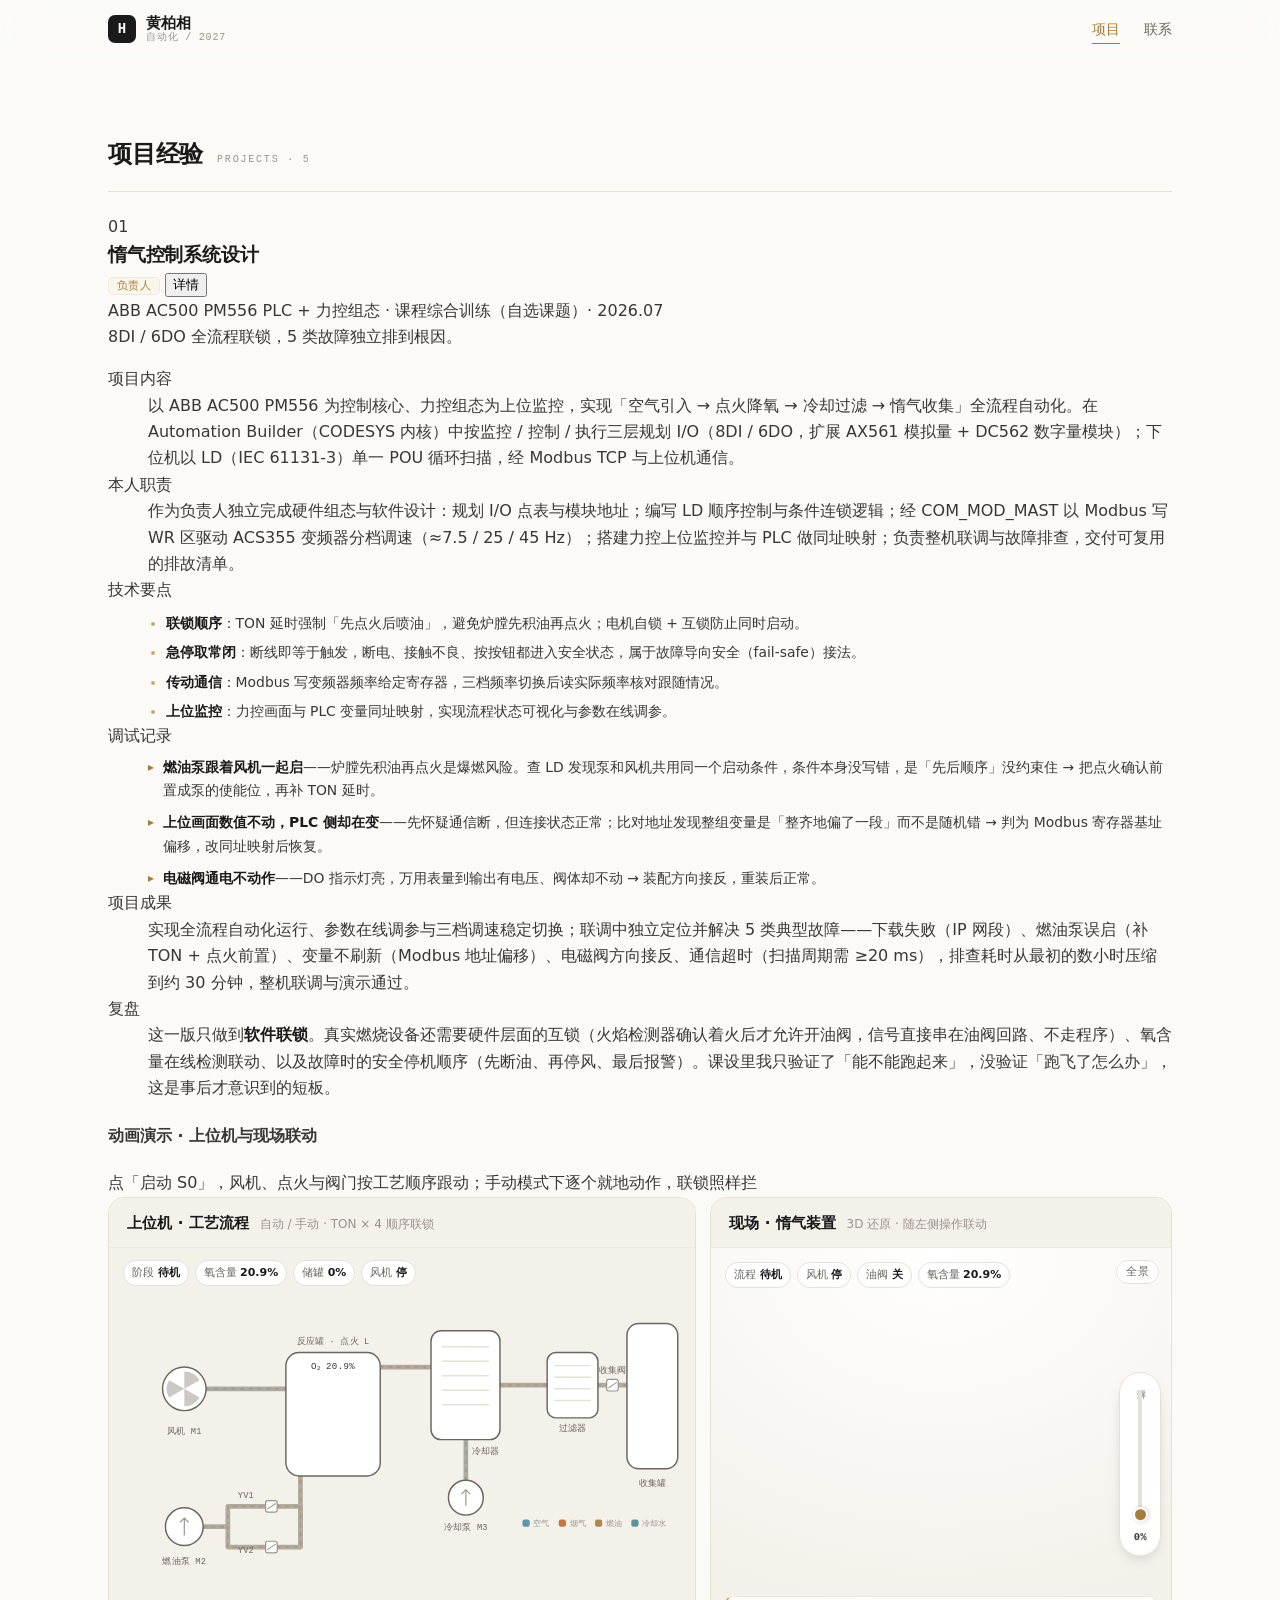
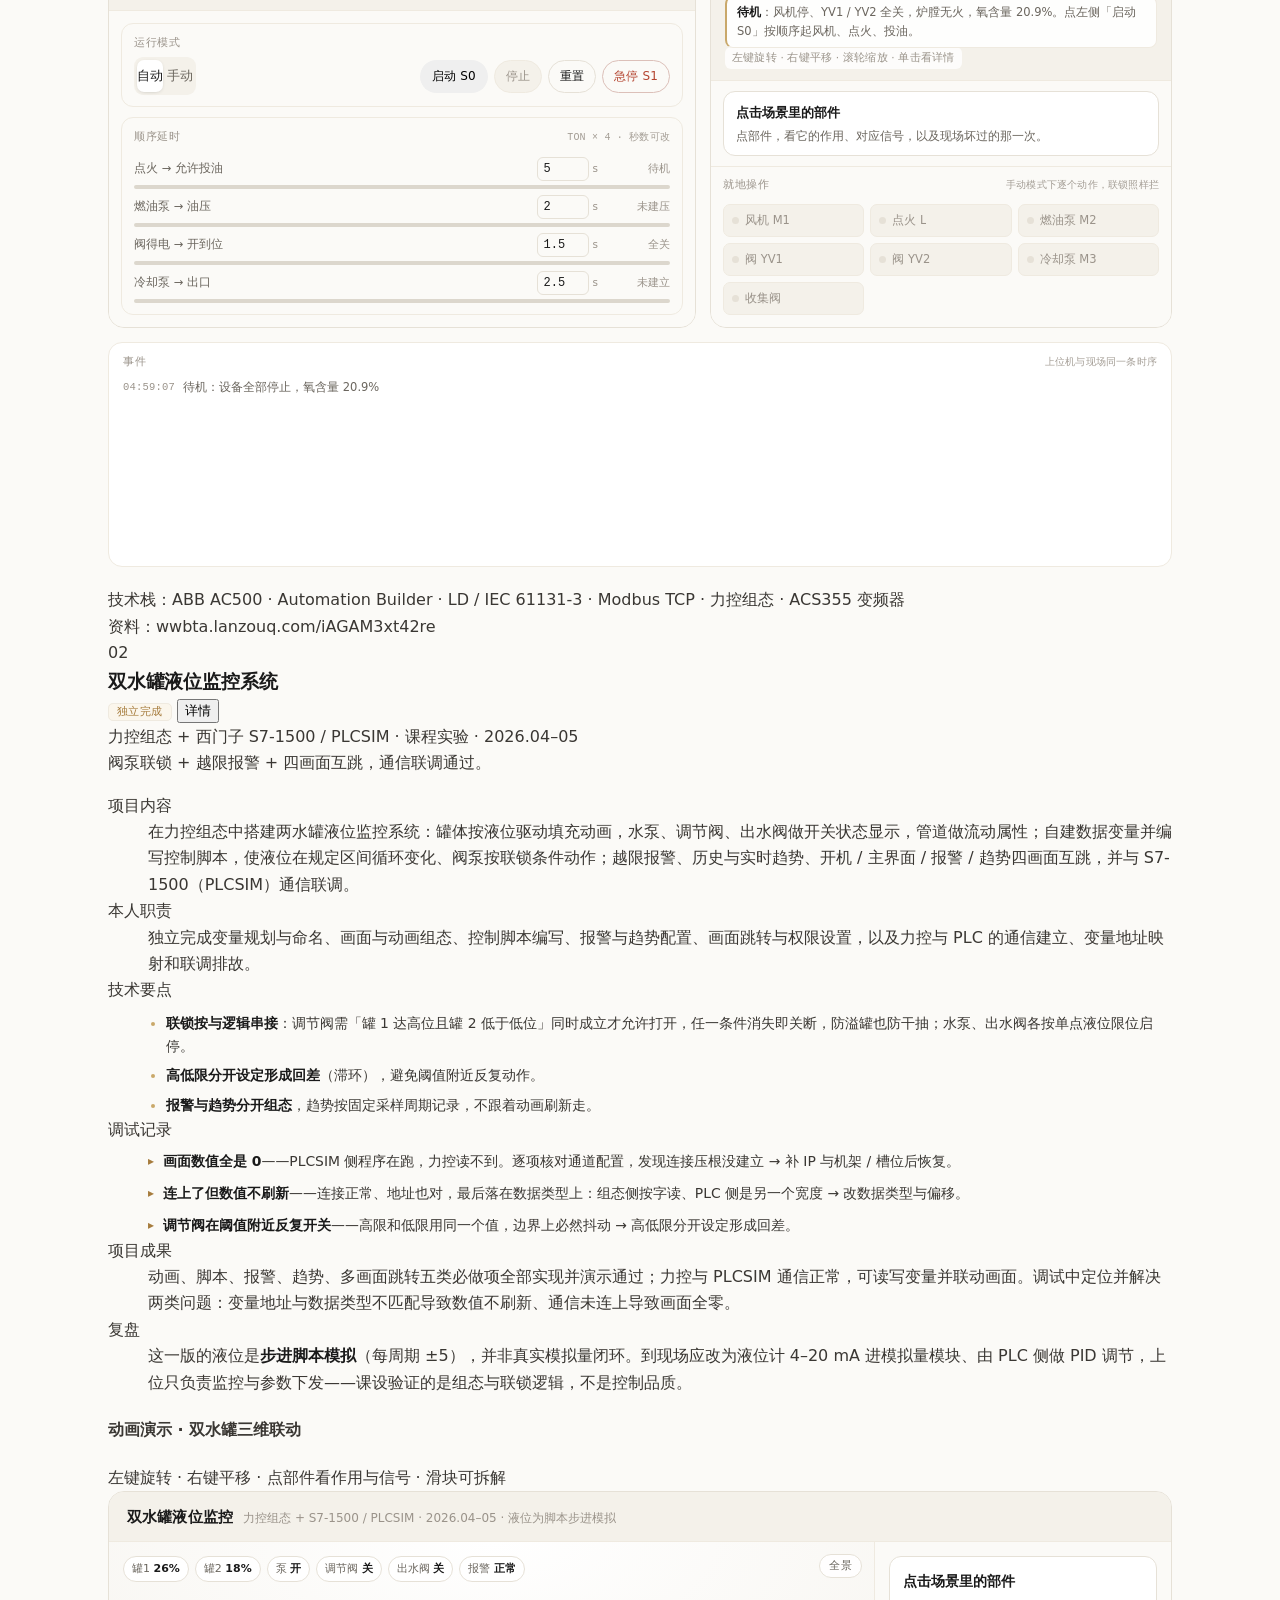
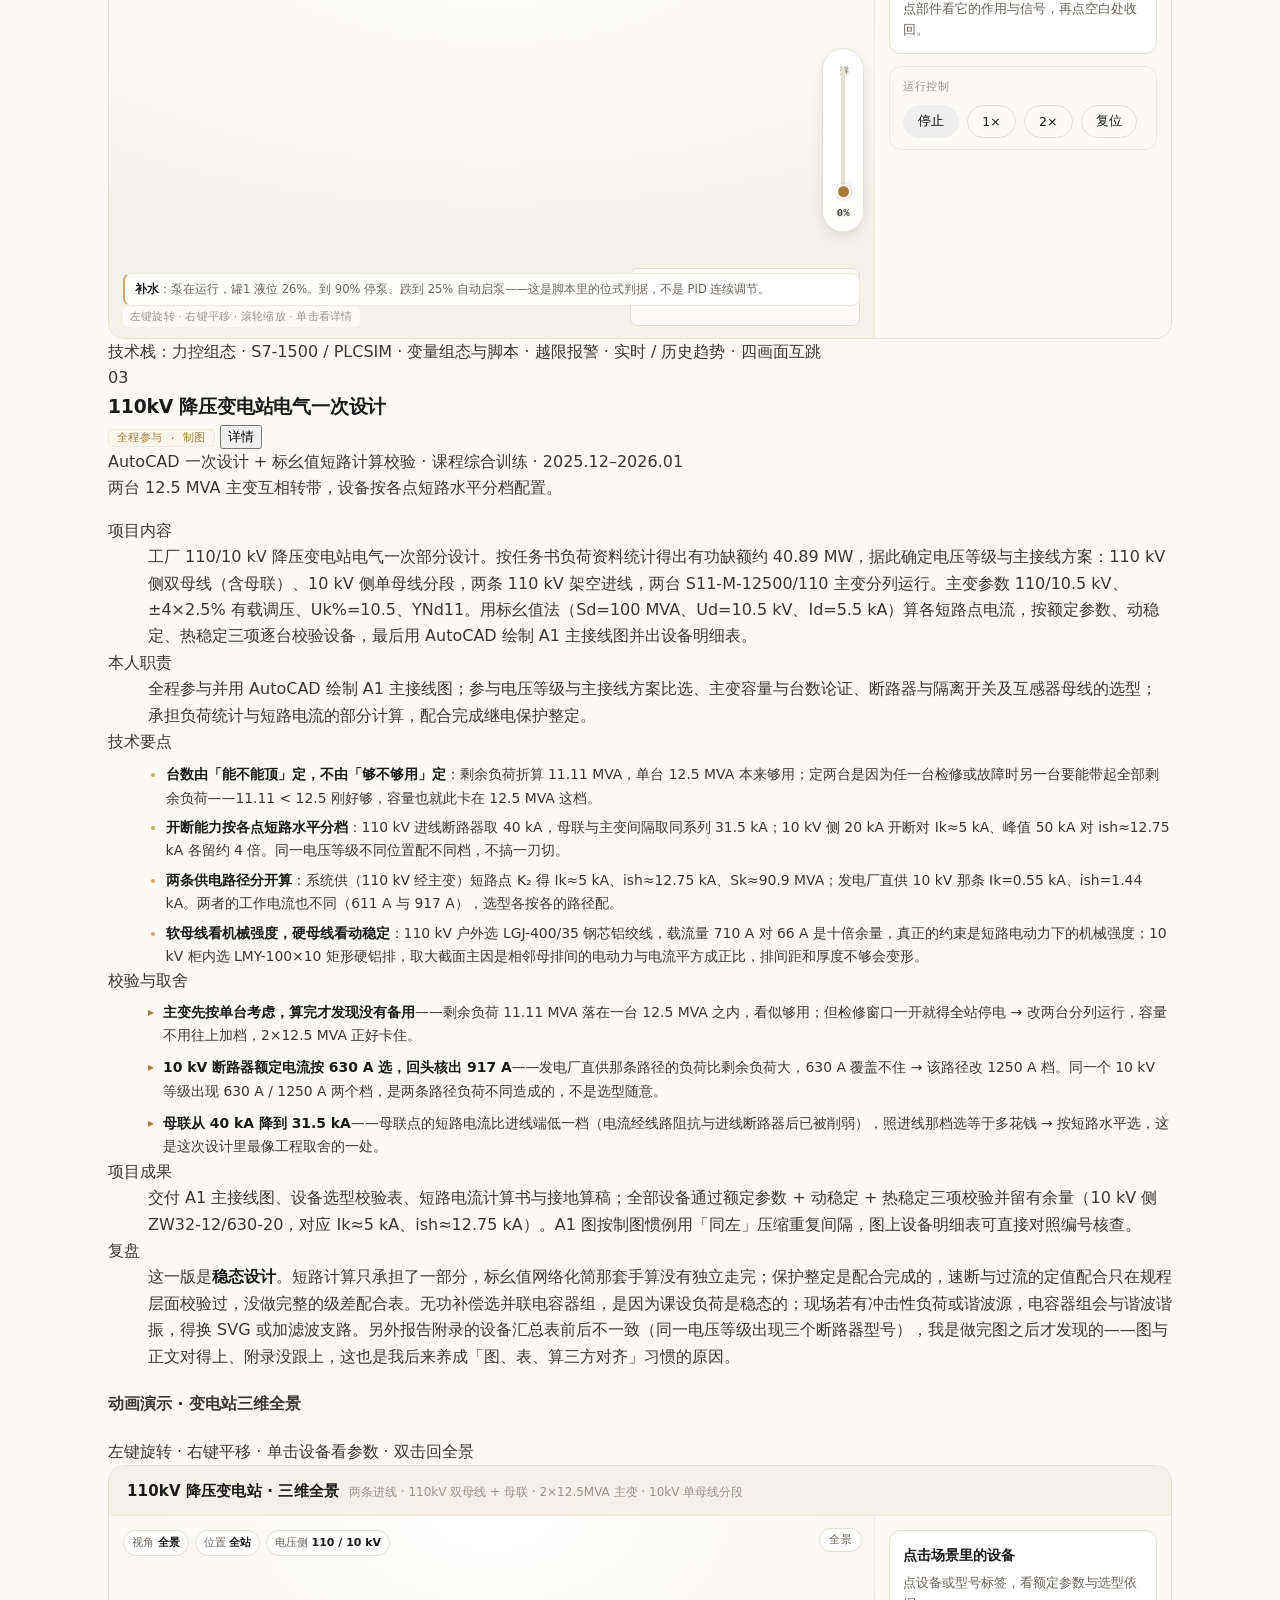
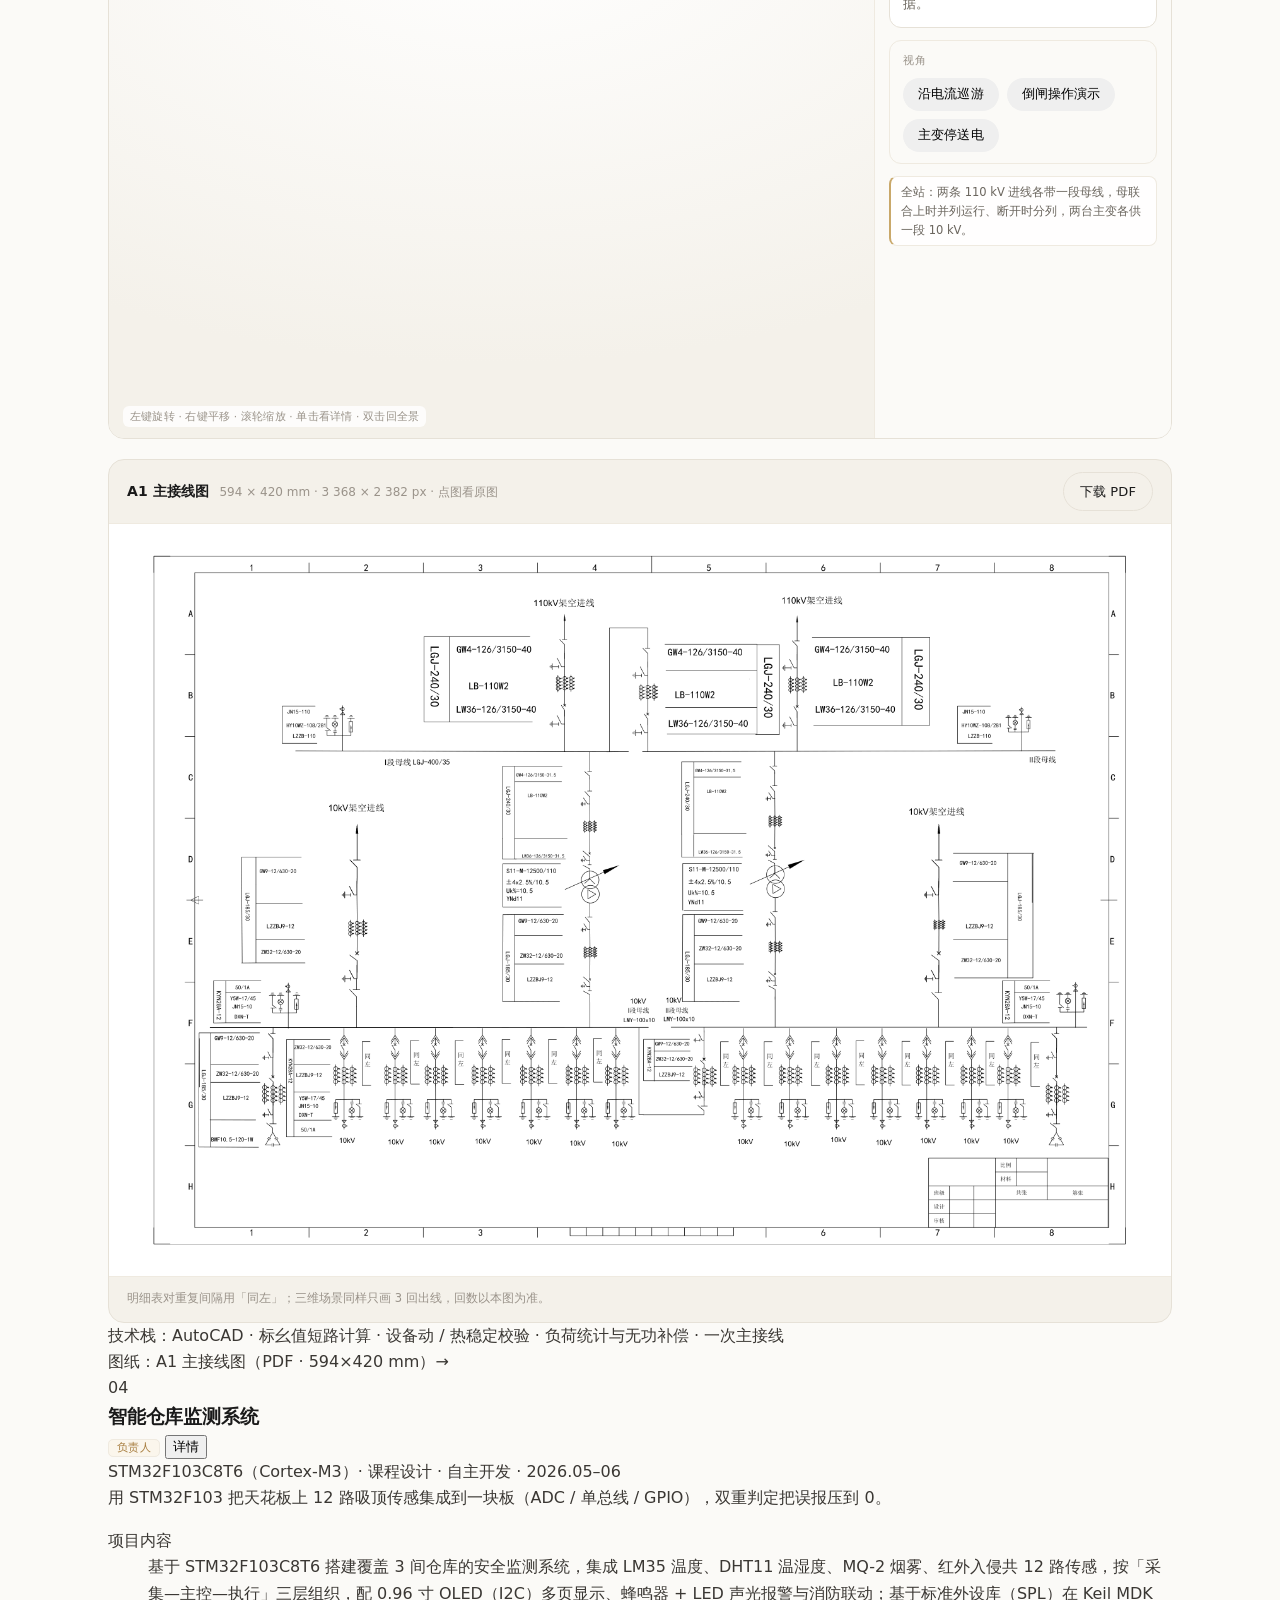
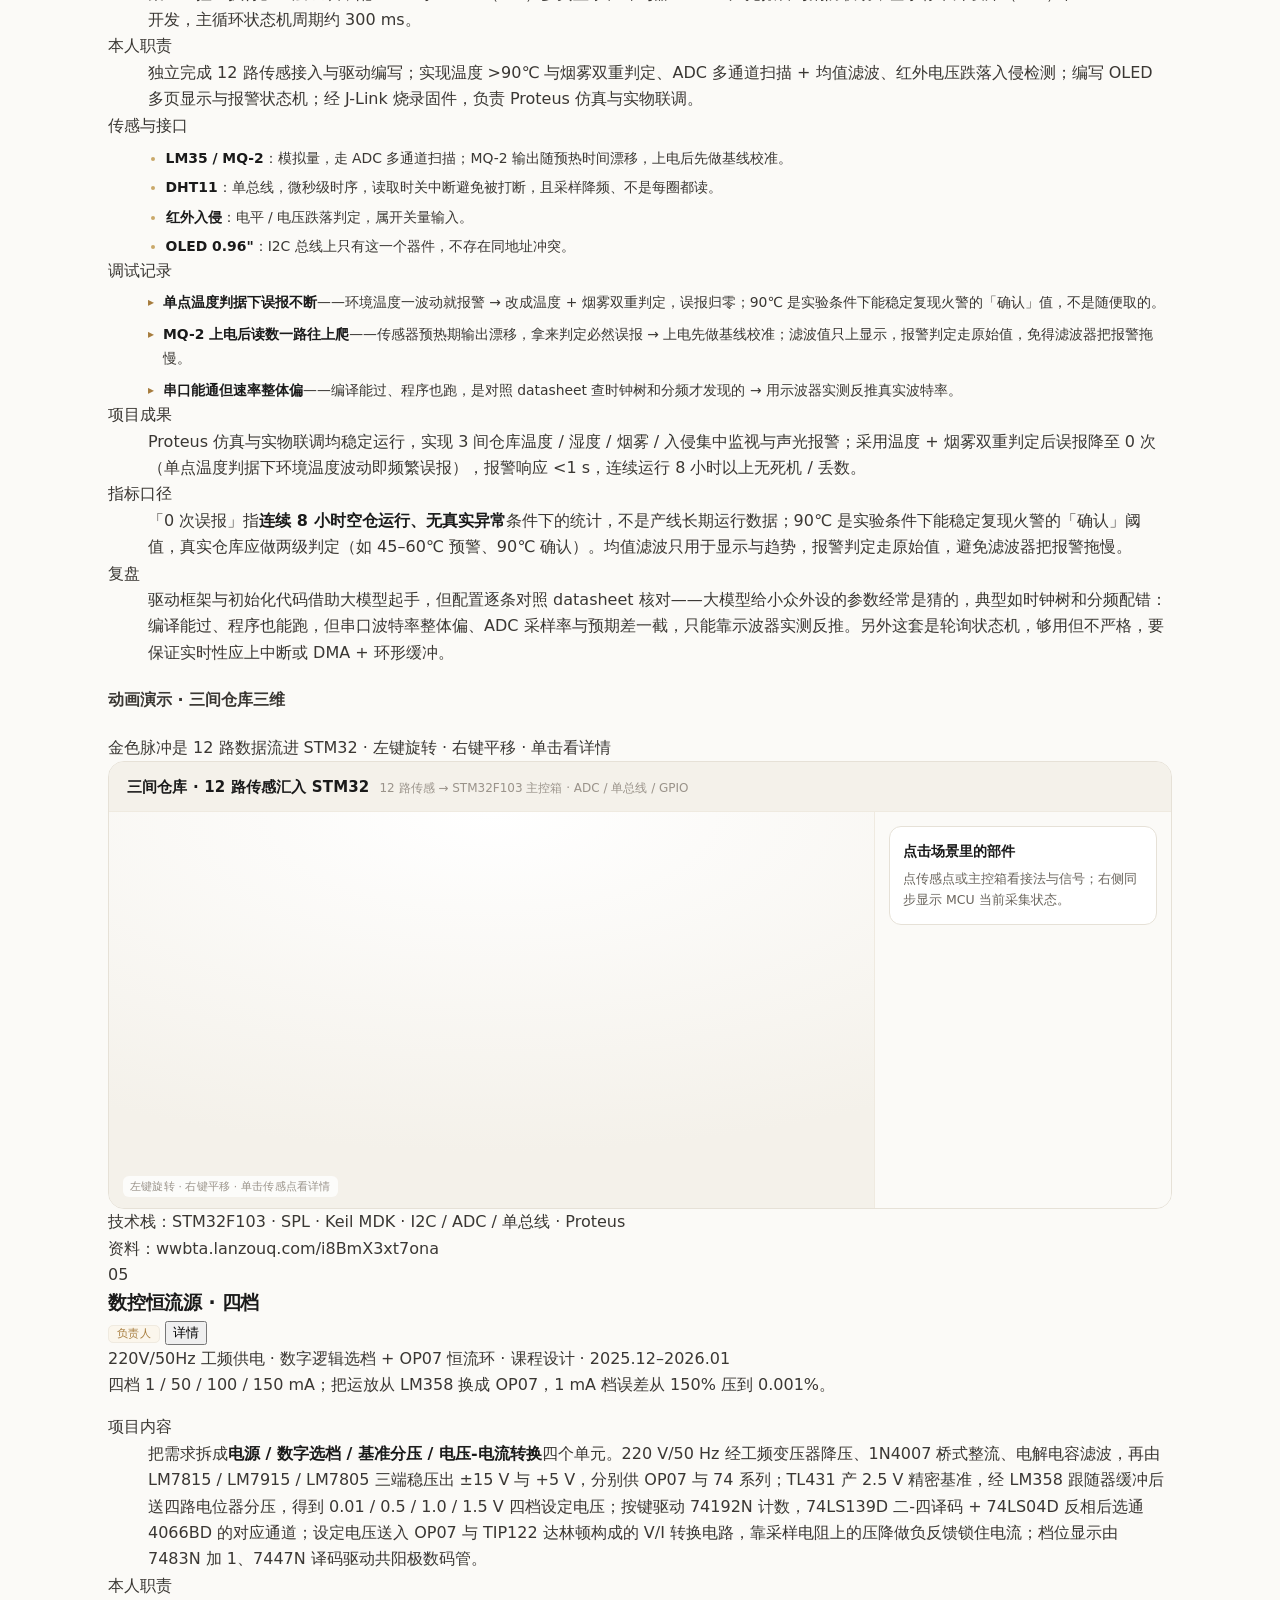
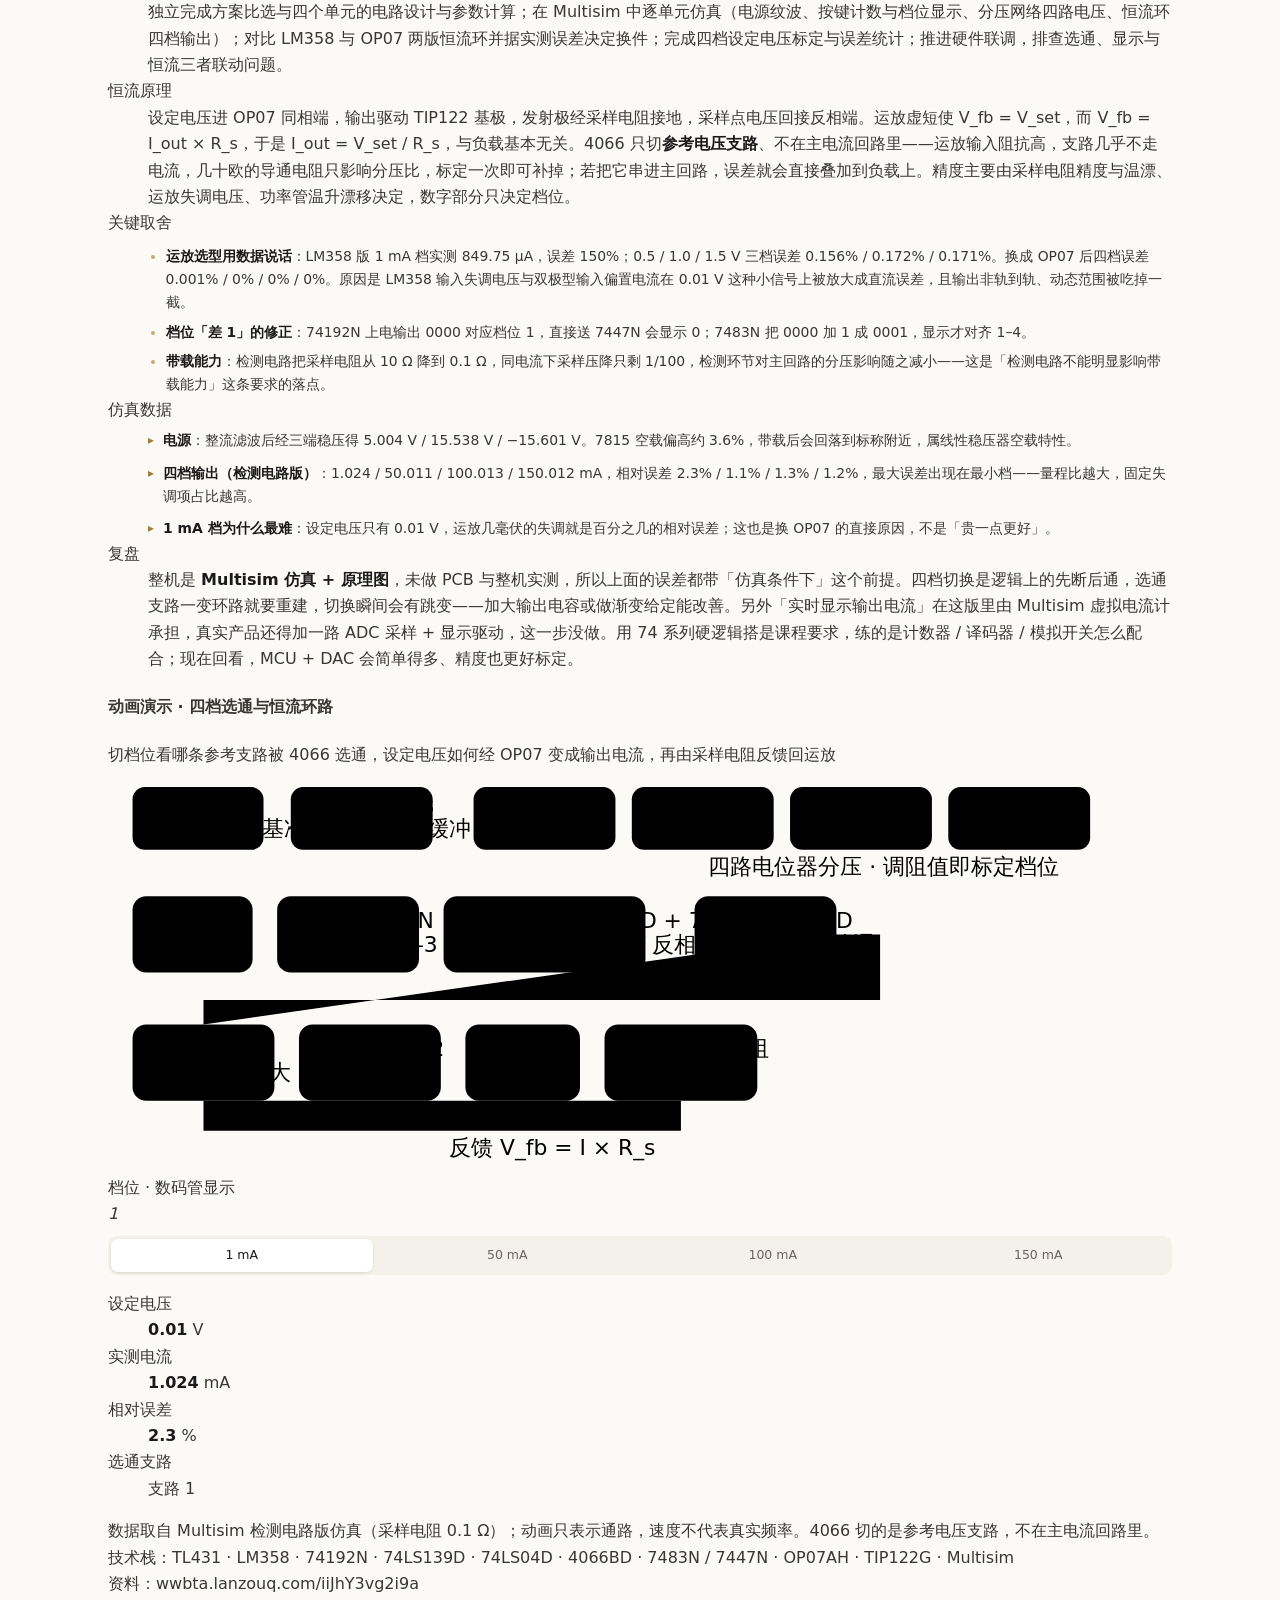
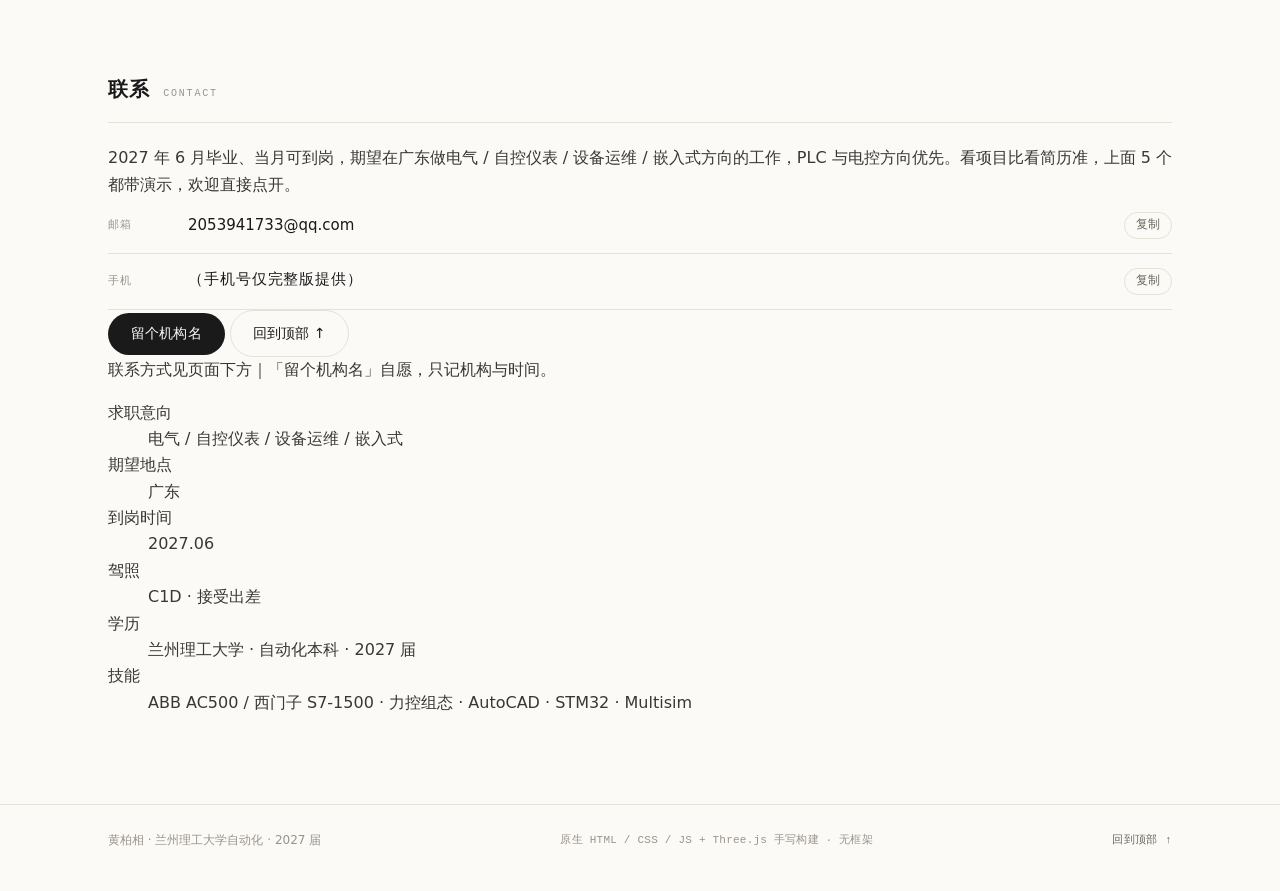
==== commit 7e30b189: "Add files via upload" ====
--- a/index.html
+++ b/index.html
@@ -5,12 +5,13 @@
 <meta name="viewport" content="width=device-width, initial-scale=1">
 <title>黄柏相 · 自动化 · 嵌入式与工业控制</title>
 <meta name="author" content="黄柏相">
-<meta name="description" content="黄柏相，兰州理工大学自动化 2027 届。PLC 组态、现场仪表信号链路、STM32 监测系统、一级倒立摆 LQR / 串级 PID / BP 神经网络 PID 控制仿真、数控恒流源。含可交互倒立摆控制演示。">
+<meta name="description" content="黄柏相，兰州理工大学自动化 2027 届。ABB PLC 整机联调、双水罐液位监控、110kV 变电站一次设计、STM32 监测系统、四档数控恒流源。每个项目配可交互的三维 / 原理演示。">
 <meta name="theme-color" content="#fbfaf7">
 <link rel="icon" href="assets/favicon.svg" type="image/svg+xml">
 <link rel="stylesheet" href="css/style.css">
 </head>
 <body>
+
 <div class="scroll-progress" aria-hidden="true"><i id="scroll-bar"></i></div>
 
 <header class="nav" id="nav">
@@ -21,834 +22,607 @@
     </a>
     <nav class="nav-links" aria-label="页面导航">
       <a href="#projects">项目</a>
-      <a href="#demo">演示</a>
-      <a href="#vizsec">联调</a>
-      <a href="#grid">变电</a>
-      <a href="#skills">能力</a>
-      <a href="#about">自评</a>
       <a href="#contact">联系</a>
-      <a href="#more">更多</a>
     </nav>
-    <!-- 简历 PDF 暂时关闭下载（2026-11-02，等新版简历）。新版到位后把下面这个 span 换回：
-         <a class="nav-cta" href="assets/黄柏相-简历.pdf" download>简历 PDF</a> -->
-    <span class="nav-cta is-off" aria-disabled="true" title="新版简历整理中，暂不提供下载">简历 PDF · 更新中</span>
   </div>
 </header>
 
 <main id="top">
 
-  <section class="hero" id="contact">
-    <div class="hero-grid">
-      <div class="hero-copy">
-        <p class="eyebrow"><span class="dot"></span>2027 届 · 求职中 · 期望工作地 广东</p>
-        <div class="hero-id">
-          <h1>黄柏相</h1>
-        </div>
-        <p class="hero-lead">
-          自动化专业本科。做过 <strong>ABB PLC 整机联调</strong>、<strong>12 路传感的 STM32 监测系统</strong>，
-          也在食品包装产线做过六周开机点检与异常处置；课设里把<strong>一级倒立摆</strong>的
-          LQR、串级 PID 与神经网络 PID 放进同一口径比过。习惯按「分层定位」排查现场故障，
-          也习惯把过程写成能复用的排故清单。
-        </p>
-        <div class="hero-meta">
-          <span class="chip">兰州理工 · 自动化本科</span>
-          <span class="chip">意向：电气 / 自控 / 运维 / 嵌入式</span>
-          <span class="chip">广东 · 2027.06 到岗</span>
-          <span class="chip">期望 7k–10k</span>
-          <span class="chip">C1D · 接受出差</span>
-          <span class="chip">22 岁 · 共青团员</span>
-        </div>
-
-        <div class="hero-contact">
+  <section class="sec" id="projects">
+    <div class="sec-head">
+      <h1>项目经验</h1>
+      <span class="sec-en">Projects · 5</span>
+      <i class="sec-line"></i>
+    </div>
+
+    <!-- 01 惰气 -->
+    <article class="proj" id="card-inert">
+      <header class="proj-head">
+        <span class="proj-no">01</span>
+        <div class="proj-head-main">
+          <div class="proj-title-row">
+            <h3>惰气控制系统设计</h3>
+            <span class="role">负责人</span>
+            <button class="proj-more" type="button" aria-expanded="false"><span>详情</span><i aria-hidden="true"></i></button>
+          </div>
+          <p class="proj-sub">ABB AC500 PM556 PLC + 力控组态 · 课程综合训练（自选课题）· 2026.07</p>
+          <p class="proj-line">8DI / 6DO 全流程联锁，5 类故障独立排到根因。</p>
+        </div>
+      </header>
+
+      <div class="proj-detail">
+        <dl>
+          <div><dt>项目内容</dt><dd>以 ABB AC500 PM556 为控制核心、力控组态为上位监控，实现「空气引入 → 点火降氧 → 冷却过滤 → 惰气收集」全流程自动化。在 Automation Builder（CODESYS 内核）中按监控 / 控制 / 执行三层规划 I/O（8DI / 6DO，扩展 AX561 模拟量 + DC562 数字量模块）；下位机以 LD（IEC 61131-3）单一 POU 循环扫描，经 Modbus TCP 与上位机通信。</dd></div>
+          <div><dt>本人职责</dt><dd>作为负责人独立完成硬件组态与软件设计：规划 I/O 点表与模块地址；编写 LD 顺序控制与条件连锁逻辑；经 COM_MOD_MAST 以 Modbus 写 WR 区驱动 ACS355 变频器分档调速（≈7.5 / 25 / 45 Hz）；搭建力控上位监控并与 PLC 做同址映射；负责整机联调与故障排查，交付可复用的排故清单。</dd></div>
+          <div><dt>技术要点</dt><dd>
+            <ul class="mini-list">
+              <li><b>联锁顺序</b>：TON 延时强制「先点火后喷油」，避免炉膛先积油再点火；电机自锁 + 互锁防止同时启动。</li>
+              <li><b>急停取常闭</b>：断线即等于触发，断电、接触不良、按按钮都进入安全状态，属于故障导向安全（fail-safe）接法。</li>
+              <li><b>传动通信</b>：Modbus 写变频器频率给定寄存器，三档频率切换后读实际频率核对跟随情况。</li>
+              <li><b>上位监控</b>：力控画面与 PLC 变量同址映射，实现流程状态可视化与参数在线调参。</li>
+            </ul>
+          </dd></div>
+          <div><dt>调试记录</dt><dd>
+            <ul class="mini-list fix-list">
+              <li><b>燃油泵跟着风机一起启</b>——炉膛先积油再点火是爆燃风险。查 LD 发现泵和风机共用同一个启动条件，条件本身没写错，是「先后顺序」没约束住 → 把点火确认前置成泵的使能位，再补 TON 延时。</li>
+              <li><b>上位画面数值不动，PLC 侧却在变</b>——先怀疑通信断，但连接状态正常；比对地址发现整组变量是「整齐地偏了一段」而不是随机错 → 判为 Modbus 寄存器基址偏移，改同址映射后恢复。</li>
+              <li><b>电磁阀通电不动作</b>——DO 指示灯亮，万用表量到输出有电压、阀体却不动 → 装配方向接反，重装后正常。</li>
+            </ul>
+          </dd></div>
+          <div><dt>项目成果</dt><dd>实现全流程自动化运行、参数在线调参与三档调速稳定切换；联调中独立定位并解决 5 类典型故障——下载失败（IP 网段）、燃油泵误启（补 TON + 点火前置）、变量不刷新（Modbus 地址偏移）、电磁阀方向接反、通信超时（扫描周期需 ≥20 ms），排查耗时从最初的数小时压缩到约 30 分钟，整机联调与演示通过。</dd></div>
+          <div><dt>复盘</dt><dd>这一版只做到<b>软件联锁</b>。真实燃烧设备还需要硬件层面的互锁（火焰检测器确认着火后才允许开油阀，信号直接串在油阀回路、不走程序）、氧含量在线检测联动、以及故障时的安全停机顺序（先断油、再停风、最后报警）。课设里我只验证了「能不能跑起来」，没验证「跑飞了怎么办」，这是事后才意识到的短板。</dd></div>
+        </dl>
+      </div>
+
+      <div class="proj-demo">
+        <div class="demo-head">
+          <h4>动画演示 · 上位机与现场联动</h4>
+          <span>点「启动 S0」，风机、点火与阀门按工艺顺序跟动；手动模式下逐个就地动作，联锁照样拦</span>
+        </div>
+        <div class="link-wrap">
+          <div class="proc-inline" id="proc">
+            <div class="proc-head">
+              <h3>上位机 · 工艺流程</h3>
+              <span class="proc-sub">自动 / 手动 · TON × 4 顺序联锁</span>
+            </div>
+            <div class="proc-body">
+              <div class="proc-stage" id="proc-stage">
+                <div class="proc-hud">
+                  <span>阶段 <b id="proc-phase">待机</b></span>
+                  <span>氧含量 <b id="proc-o2">20.9%</b></span>
+                  <span>储罐 <b id="proc-level">0%</b></span>
+                  <span>风机 <b id="proc-hz">停</b></span>
+                </div>
+              </div>
+              <aside class="proc-side">
+                <div class="proc-block proc-block--mode">
+                  <div class="proc-title">运行模式</div>
+                  <div class="seg" id="proc-mode">
+                    <button class="seg-btn is-on" data-mode="auto" type="button">自动</button>
+                    <button class="seg-btn" data-mode="manual" type="button">手动</button>
+                  </div>
+                  <div class="proc-btns">
+                    <button class="btn btn-sm" id="proc-start" type="button">启动 S0</button>
+                    <button class="btn btn-sm btn-ghost" id="proc-stop" type="button">停止</button>
+                    <button class="btn btn-sm btn-ghost" id="proc-reset" type="button">重置</button>
+                    <button class="btn btn-sm proc-estop" id="proc-estop" type="button">急停 S1</button>
+                  </div>
+                </div>
+                <div class="proc-block">
+                  <div class="proc-title">顺序延时 <span class="proc-hint">TON × 4 · 秒数可改</span></div>
+                  <div class="proc-seq">
+                    <div class="seq-row">
+                      <label class="seq-k" for="proc-delay">点火 → 允许投油</label>
+                      <input id="proc-delay" type="number" min="0" max="20" step="0.5" value="5" aria-label="TON1 点火到允许投油的延时秒数">
+                      <span class="seq-u">s</span>
+                      <span class="seq-v" id="proc-ton-state">待机</span>
+                      <div class="proc-bar"><i id="proc-ton-bar"></i></div>
+                    </div>
+                    <div class="seq-row">
+                      <label class="seq-k" for="proc-ptime">燃油泵 → 油压</label>
+                      <input id="proc-ptime" type="number" min="0" max="10" step="0.5" value="2" aria-label="TON2 燃油泵投入到油压建立的秒数">
+                      <span class="seq-u">s</span>
+                      <span class="seq-v" id="proc-p-state">未建压</span>
+                      <div class="proc-bar"><i id="proc-p-bar"></i></div>
+                    </div>
+                    <div class="seq-row">
+                      <label class="seq-k" for="proc-vtime">阀得电 → 开到位</label>
+                      <input id="proc-vtime" type="number" min="0" max="8" step="0.5" value="1.5" aria-label="TON3 阀门得电到开到位反馈的秒数">
+                      <span class="seq-u">s</span>
+                      <span class="seq-v" id="proc-v-state">全关</span>
+                      <div class="proc-bar"><i id="proc-v-bar"></i></div>
+                    </div>
+                    <div class="seq-row">
+                      <label class="seq-k" for="proc-ctime">冷却泵 → 出口</label>
+                      <input id="proc-ctime" type="number" min="0" max="12" step="0.5" value="2.5" aria-label="TON4 冷却泵启动到出口建立的秒数">
+                      <span class="seq-u">s</span>
+                      <span class="seq-v" id="proc-c-state">未建立</span>
+                      <div class="proc-bar"><i id="proc-c-bar"></i></div>
+                    </div>
+                  </div>
+                </div>
+              </aside>
+            </div>
+          </div>
+
+          <div class="viz-inline viz-inline--field" data-viz-scene="inert" id="viz-inert">
+            <div class="viz-inline-head">
+              <h3>现场 · 惰气装置</h3>
+              <span class="viz-sub">3D 还原 · 随左侧操作联动</span>
+            </div>
+            <div class="viz-body">
+              <div class="viz-stage" tabindex="0">
+                <canvas class="viz-canvas" aria-label="惰气控制系统三维视图" role="img"></canvas>
+                <div class="viz-hud"></div>
+                <div class="viz-tip" hidden></div>
+                <p class="viz-hint">左键旋转 · 右键平移 · 滚轮缩放 · 单击看详情</p>
+                <p class="viz-narr" aria-live="polite"></p>
+                <div class="viz-explode-rail">
+                  <span class="rail-k" aria-hidden="true">拆解</span>
+                  <div class="rail-slider">
+                    <input class="viz-explode" type="range" min="0" max="100" step="1" value="0" aria-label="惰气拆解程度">
+                  </div>
+                  <output class="viz-explode-out">0%</output>
+                </div>
+              </div>
+              <aside class="viz-side">
+                <div class="viz-card">
+                  <h4 class="viz-part">点击场景里的部件</h4>
+                  <p class="viz-desc">点部件看它的作用与信号，再点空白处收回。</p>
+                </div>
+                <div class="viz-block viz-extra" hidden></div>
+              </aside>
+              <div class="proc-block proc-block--field">
+                <div class="proc-title">就地操作 <span class="proc-hint">手动模式下逐个动作，联锁照样拦</span></div>
+                <div class="proc-devices" id="proc-devices"></div>
+              </div>
+            </div>
+          </div>
+
+          <div class="proc-block proc-block--log">
+            <div class="proc-title">事件 <span class="proc-hint">上位机与现场同一条时序</span></div>
+            <ol class="proc-log" id="proc-log"></ol>
+          </div>
+        </div>
+      </div>
+
+      <p class="proj-note">技术栈：ABB AC500 · Automation Builder · LD / IEC 61131-3 · Modbus TCP · 力控组态 · ACS355 变频器<br>资料：<a href="https://wwbta.lanzouq.com/iAGAM3xt42re" target="_blank" rel="noopener">wwbta.lanzouq.com/iAGAM3xt42re</a></p>
+    </article>
+
+    <!-- 02 双水罐 -->
+    <article class="proj" id="card-tanks">
+      <header class="proj-head">
+        <span class="proj-no">02</span>
+        <div class="proj-head-main">
+          <div class="proj-title-row">
+            <h3>双水罐液位监控系统</h3>
+            <span class="role">独立完成</span>
+            <button class="proj-more" type="button" aria-expanded="false"><span>详情</span><i aria-hidden="true"></i></button>
+          </div>
+          <p class="proj-sub">力控组态 + 西门子 S7-1500 / PLCSIM · 课程实验 · 2026.04–05</p>
+          <p class="proj-line">阀泵联锁 + 越限报警 + 四画面互跳，通信联调通过。</p>
+        </div>
+      </header>
+
+      <div class="proj-detail">
+        <dl>
+          <div><dt>项目内容</dt><dd>在力控组态中搭建两水罐液位监控系统：罐体按液位驱动填充动画，水泵、调节阀、出水阀做开关状态显示，管道做流动属性；自建数据变量并编写控制脚本，使液位在规定区间循环变化、阀泵按联锁条件动作；越限报警、历史与实时趋势、开机 / 主界面 / 报警 / 趋势四画面互跳，并与 S7-1500（PLCSIM）通信联调。</dd></div>
+          <div><dt>本人职责</dt><dd>独立完成变量规划与命名、画面与动画组态、控制脚本编写、报警与趋势配置、画面跳转与权限设置，以及力控与 PLC 的通信建立、变量地址映射和联调排故。</dd></div>
+          <div><dt>技术要点</dt><dd>
+            <ul class="mini-list">
+              <li><b>联锁按与逻辑串接</b>：调节阀需「罐 1 达高位且罐 2 低于低位」同时成立才允许打开，任一条件消失即关断，防溢罐也防干抽；水泵、出水阀各按单点液位限位启停。</li>
+              <li><b>高低限分开设定形成回差</b>（滞环），避免阈值附近反复动作。</li>
+              <li><b>报警与趋势分开组态</b>，趋势按固定采样周期记录，不跟着动画刷新走。</li>
+            </ul>
+          </dd></div>
+          <div><dt>调试记录</dt><dd>
+            <ul class="mini-list fix-list">
+              <li><b>画面数值全是 0</b>——PLCSIM 侧程序在跑，力控读不到。逐项核对通道配置，发现连接压根没建立 → 补 IP 与机架 / 槽位后恢复。</li>
+              <li><b>连上了但数值不刷新</b>——连接正常、地址也对，最后落在数据类型上：组态侧按字读、PLC 侧是另一个宽度 → 改数据类型与偏移。</li>
+              <li><b>调节阀在阈值附近反复开关</b>——高限和低限用同一个值，边界上必然抖动 → 高低限分开设定形成回差。</li>
+            </ul>
+          </dd></div>
+          <div><dt>项目成果</dt><dd>动画、脚本、报警、趋势、多画面跳转五类必做项全部实现并演示通过；力控与 PLCSIM 通信正常，可读写变量并联动画面。调试中定位并解决两类问题：变量地址与数据类型不匹配导致数值不刷新、通信未连上导致画面全零。</dd></div>
+          <div><dt>复盘</dt><dd>这一版的液位是<b>步进脚本模拟</b>（每周期 ±5），并非真实模拟量闭环。到现场应改为液位计 4–20 mA 进模拟量模块、由 PLC 侧做 PID 调节，上位只负责监控与参数下发——课设验证的是组态与联锁逻辑，不是控制品质。</dd></div>
+        </dl>
+      </div>
+
+      <div class="proj-demo">
+        <div class="demo-head">
+          <h4>动画演示 · 双水罐三维联动</h4>
+          <span>左键旋转 · 右键平移 · 点部件看作用与信号 · 滑块可拆解</span>
+        </div>
+        <div class="viz-inline" data-viz-scene="tanks" id="viz-tanks">
+          <div class="viz-inline-head">
+            <h3>双水罐液位监控</h3>
+            <span class="viz-sub">力控组态 + S7-1500 / PLCSIM · 2026.04–05 · 液位为脚本步进模拟</span>
+          </div>
+          <div class="viz-body">
+            <div class="viz-stage" tabindex="0">
+              <canvas class="viz-canvas" aria-label="双水罐液位监控三维视图" role="img"></canvas>
+              <div class="viz-hud"></div>
+              <div class="viz-tip" hidden></div>
+              <p class="viz-hint">左键旋转 · 右键平移 · 滚轮缩放 · 单击看详情</p>
+              <p class="viz-narr" aria-live="polite"></p>
+              <div class="viz-explode-rail">
+                <span class="rail-k" aria-hidden="true">拆解</span>
+                <div class="rail-slider">
+                  <input class="viz-explode" type="range" min="0" max="100" step="1" value="0" aria-label="双水罐拆解程度">
+                </div>
+                <output class="viz-explode-out">0%</output>
+              </div>
+            </div>
+            <aside class="viz-side">
+              <div class="viz-card">
+                <h4 class="viz-part">点击场景里的部件</h4>
+                <p class="viz-desc">点部件看它的作用与信号，再点空白处收回。</p>
+              </div>
+              <div class="viz-block viz-extra" hidden></div>
+            </aside>
+          </div>
+        </div>
+      </div>
+
+      <p class="proj-note">技术栈：力控组态 · S7-1500 / PLCSIM · 变量组态与脚本 · 越限报警 · 实时 / 历史趋势 · 四画面互跳</p>
+    </article>
+
+    <!-- 03 变电站 -->
+    <article class="proj" id="card-substation">
+      <header class="proj-head">
+        <span class="proj-no">03</span>
+        <div class="proj-head-main">
+          <div class="proj-title-row">
+            <h3>110kV 降压变电站电气一次设计</h3>
+            <span class="role">全程参与 · 制图</span>
+            <button class="proj-more" type="button" aria-expanded="false"><span>详情</span><i aria-hidden="true"></i></button>
+          </div>
+          <p class="proj-sub">AutoCAD 一次设计 + 标幺值短路计算校验 · 课程综合训练 · 2025.12–2026.01</p>
+          <p class="proj-line">两台 12.5 MVA 主变互相转带，设备按各点短路水平分档配置。</p>
+        </div>
+      </header>
+
+      <div class="proj-detail">
+        <dl>
+          <div><dt>项目内容</dt><dd>工厂 110/10 kV 降压变电站电气一次部分设计。按任务书负荷资料统计得出有功缺额约 40.89 MW，据此确定电压等级与主接线方案：110 kV 侧双母线（含母联）、10 kV 侧单母线分段，两条 110 kV 架空进线，两台 S11-M-12500/110 主变分列运行。主变参数 110/10.5 kV、±4×2.5% 有载调压、Uk%=10.5、YNd11。用标幺值法（Sd=100 MVA、Ud=10.5 kV、Id=5.5 kA）算各短路点电流，按额定参数、动稳定、热稳定三项逐台校验设备，最后用 AutoCAD 绘制 A1 主接线图并出设备明细表。</dd></div>
+          <div><dt>本人职责</dt><dd>全程参与并用 AutoCAD 绘制 A1 主接线图；参与电压等级与主接线方案比选、主变容量与台数论证、断路器与隔离开关及互感器母线的选型；承担负荷统计与短路电流的部分计算，配合完成继电保护整定。</dd></div>
+          <div><dt>技术要点</dt><dd>
+            <ul class="mini-list">
+              <li><b>台数由「能不能顶」定，不由「够不够用」定</b>：剩余负荷折算 11.11 MVA，单台 12.5 MVA 本来够用；定两台是因为任一台检修或故障时另一台要能带起全部剩余负荷——11.11 &lt; 12.5 刚好够，容量也就此卡在 12.5 MVA 这档。</li>
+              <li><b>开断能力按各点短路水平分档</b>：110 kV 进线断路器取 40 kA，母联与主变间隔取同系列 31.5 kA；10 kV 侧 20 kA 开断对 Ik≈5 kA、峰值 50 kA 对 ish≈12.75 kA 各留约 4 倍。同一电压等级不同位置配不同档，不搞一刀切。</li>
+              <li><b>两条供电路径分开算</b>：系统供（110 kV 经主变）短路点 K₂ 得 Ik≈5 kA、ish≈12.75 kA、Sk≈90.9 MVA；发电厂直供 10 kV 那条 Ik=0.55 kA、ish=1.44 kA。两者的工作电流也不同（611 A 与 917 A），选型各按各的路径配。</li>
+              <li><b>软母线看机械强度，硬母线看动稳定</b>：110 kV 户外选 LGJ-400/35 钢芯铝绞线，载流量 710 A 对 66 A 是十倍余量，真正的约束是短路电动力下的机械强度；10 kV 柜内选 LMY-100×10 矩形硬铝排，取大截面主因是相邻母排间的电动力与电流平方成正比，排间距和厚度不够会变形。</li>
+            </ul>
+          </dd></div>
+          <div><dt>校验与取舍</dt><dd>
+            <ul class="mini-list fix-list">
+              <li><b>主变先按单台考虑，算完才发现没有备用</b>——剩余负荷 11.11 MVA 落在一台 12.5 MVA 之内，看似够用；但检修窗口一开就得全站停电 → 改两台分列运行，容量不用往上加档，2×12.5 MVA 正好卡住。</li>
+              <li><b>10 kV 断路器额定电流按 630 A 选，回头核出 917 A</b>——发电厂直供那条路径的负荷比剩余负荷大，630 A 覆盖不住 → 该路径改 1250 A 档。同一个 10 kV 等级出现 630 A / 1250 A 两个档，是两条路径负荷不同造成的，不是选型随意。</li>
+              <li><b>母联从 40 kA 降到 31.5 kA</b>——母联点的短路电流比进线端低一档（电流经线路阻抗与进线断路器后已被削弱），照进线那档选等于多花钱 → 按短路水平选，这是这次设计里最像工程取舍的一处。</li>
+            </ul>
+          </dd></div>
+          <div><dt>项目成果</dt><dd>交付 A1 主接线图、设备选型校验表、短路电流计算书与接地算稿；全部设备通过额定参数 + 动稳定 + 热稳定三项校验并留有余量（10 kV 侧 ZW32-12/630-20，对应 Ik≈5 kA、ish≈12.75 kA）。A1 图按制图惯例用「同左」压缩重复间隔，图上设备明细表可直接对照编号核查。</dd></div>
+          <div><dt>复盘</dt><dd>这一版是<b>稳态设计</b>。短路计算只承担了一部分，标幺值网络化简那套手算没有独立走完；保护整定是配合完成的，速断与过流的定值配合只在规程层面校验过，没做完整的级差配合表。无功补偿选并联电容器组，是因为课设负荷是稳态的；现场若有冲击性负荷或谐波源，电容器组会与谐波谐振，得换 SVG 或加滤波支路。另外报告附录的设备汇总表前后不一致（同一电压等级出现三个断路器型号），我是做完图之后才发现的——图与正文对得上、附录没跟上，这也是我后来养成「图、表、算三方对齐」习惯的原因。</dd></div>
+        </dl>
+      </div>
+
+      <div class="proj-demo">
+        <div class="demo-head">
+          <h4>动画演示 · 变电站三维全景</h4>
+          <span>左键旋转 · 右键平移 · 单击设备看参数 · 双击回全景</span>
+        </div>
+        <div class="viz-inline" data-viz-scene="substation" id="viz-substation">
+          <div class="viz-inline-head">
+            <h3>110kV 降压变电站 · 三维全景</h3>
+            <span class="viz-sub">两条进线 · 110kV 双母线 + 母联 · 2×12.5MVA 主变 · 10kV 单母线分段</span>
+          </div>
+          <div class="viz-body">
+            <div class="viz-stage" tabindex="0">
+              <canvas class="viz-canvas" aria-label="110kV 降压变电站三维视图" role="img"></canvas>
+              <div class="viz-hud"></div>
+              <div class="viz-tip" hidden></div>
+              <p class="viz-hint">左键旋转 · 右键平移 · 滚轮缩放 · 单击看详情 · 双击回全景</p>
+              <div class="viz-runbar" hidden>
+                <div class="run-track"><i class="run-fill"></i></div>
+                <span class="run-stage"></span>
+              </div>
+            </div>
+            <aside class="viz-side">
+              <div class="viz-card">
+                <h4 class="viz-part">点击场景里的设备</h4>
+                <div class="viz-desc">点设备或型号标签，看额定参数与选型依据。</div>
+              </div>
+              <div class="viz-block viz-extra" hidden></div>
+              <p class="viz-narr" aria-live="polite"></p>
+            </aside>
+          </div>
+        </div>
+        <div class="dwg-block" id="dwg">
+          <div class="dwg-bar">
+            <div class="dwg-kv">
+              <span class="dwg-k">A1 主接线图</span>
+              <span class="dwg-v">594 × 420 mm · 3 368 × 2 382 px · 点图看原图</span>
+            </div>
+            <a class="dwg-act btn btn-sm btn-ghost" href="assets/变电站-A1主接线图.pdf" download>下载 PDF</a>
+          </div>
+          <a class="dwg-figure" href="assets/grid-a1.png" target="_blank" rel="noopener" aria-label="A1 主接线图，点开看原图">
+            <img src="assets/grid-a1.png" alt="110kV 降压变电站 A1 主接线图：双回架空进线、110kV 双母线带母联、两台 12.5 MVA 主变、10kV 侧开关柜与无功补偿"
+                 width="3368" height="2382" loading="lazy" decoding="async">
+          </a>
+          <p class="dwg-note">明细表对重复间隔用「同左」；三维场景同样只画 3 回出线，回数以本图为准。</p>
+        </div>
+      </div>
+
+      <p class="proj-note">技术栈：AutoCAD · 标幺值短路计算 · 设备动 / 热稳定校验 · 负荷统计与无功补偿 · 一次主接线<br>图纸：<a href="assets/变电站-A1主接线图.pdf" target="_blank" rel="noopener">A1 主接线图（PDF · 594×420 mm）→</a></p>
+    </article>
+
+    <!-- 04 智能仓库 -->
+    <article class="proj" id="card-warehouse">
+      <header class="proj-head">
+        <span class="proj-no">04</span>
+        <div class="proj-head-main">
+          <div class="proj-title-row">
+            <h3>智能仓库监测系统</h3>
+            <span class="role">负责人</span>
+            <button class="proj-more" type="button" aria-expanded="false"><span>详情</span><i aria-hidden="true"></i></button>
+          </div>
+          <p class="proj-sub">STM32F103C8T6（Cortex-M3）· 课程设计 · 自主开发 · 2026.05–06</p>
+          <p class="proj-line">用 STM32F103 把天花板上 12 路吸顶传感集成到一块板（ADC / 单总线 / GPIO），双重判定把误报压到 0。</p>
+        </div>
+      </header>
+
+      <div class="proj-detail">
+        <dl>
+          <div><dt>项目内容</dt><dd>基于 STM32F103C8T6 搭建覆盖 3 间仓库的安全监测系统，集成 LM35 温度、DHT11 温湿度、MQ-2 烟雾、红外入侵共 12 路传感，按「采集—主控—执行」三层组织，配 0.96 寸 OLED（I2C）多页显示、蜂鸣器 + LED 声光报警与消防联动；基于标准外设库（SPL）在 Keil MDK 开发，主循环状态机周期约 300 ms。</dd></div>
+          <div><dt>本人职责</dt><dd>独立完成 12 路传感接入与驱动编写；实现温度 &gt;90℃ 与烟雾双重判定、ADC 多通道扫描 + 均值滤波、红外电压跌落入侵检测；编写 OLED 多页显示与报警状态机；经 J-Link 烧录固件，负责 Proteus 仿真与实物联调。</dd></div>
+          <div><dt>传感与接口</dt><dd>
+            <ul class="mini-list">
+              <li><b>LM35 / MQ-2</b>：模拟量，走 ADC 多通道扫描；MQ-2 输出随预热时间漂移，上电后先做基线校准。</li>
+              <li><b>DHT11</b>：单总线，微秒级时序，读取时关中断避免被打断，且采样降频、不是每圈都读。</li>
+              <li><b>红外入侵</b>：电平 / 电压跌落判定，属开关量输入。</li>
+              <li><b>OLED 0.96"</b>：I2C 总线上只有这一个器件，不存在同地址冲突。</li>
+            </ul>
+          </dd></div>
+          <div><dt>调试记录</dt><dd>
+            <ul class="mini-list fix-list">
+              <li><b>单点温度判据下误报不断</b>——环境温度一波动就报警 → 改成温度 + 烟雾双重判定，误报归零；90℃ 是实验条件下能稳定复现火警的「确认」值，不是随便取的。</li>
+              <li><b>MQ-2 上电后读数一路往上爬</b>——传感器预热期输出漂移，拿来判定必然误报 → 上电先做基线校准；滤波值只上显示，报警判定走原始值，免得滤波器把报警拖慢。</li>
+              <li><b>串口能通但速率整体偏</b>——编译能过、程序也跑，是对照 datasheet 查时钟树和分频才发现的 → 用示波器实测反推真实波特率。</li>
+            </ul>
+          </dd></div>
+          <div><dt>项目成果</dt><dd>Proteus 仿真与实物联调均稳定运行，实现 3 间仓库温度 / 湿度 / 烟雾 / 入侵集中监视与声光报警；采用温度 + 烟雾双重判定后误报降至 0 次（单点温度判据下环境温度波动即频繁误报），报警响应 &lt;1 s，连续运行 8 小时以上无死机 / 丢数。</dd></div>
+          <div><dt>指标口径</dt><dd>「0 次误报」指<b>连续 8 小时空仓运行、无真实异常</b>条件下的统计，不是产线长期运行数据；90℃ 是实验条件下能稳定复现火警的「确认」阈值，真实仓库应做两级判定（如 45–60℃ 预警、90℃ 确认）。均值滤波只用于显示与趋势，报警判定走原始值，避免滤波器把报警拖慢。</dd></div>
+          <div><dt>复盘</dt><dd>驱动框架与初始化代码借助大模型起手，但配置逐条对照 datasheet 核对——大模型给小众外设的参数经常是猜的，典型如时钟树和分频配错：编译能过、程序也能跑，但串口波特率整体偏、ADC 采样率与预期差一截，只能靠示波器实测反推。另外这套是轮询状态机，够用但不严格，要保证实时性应上中断或 DMA + 环形缓冲。</dd></div>
+        </dl>
+      </div>
+
+      <div class="proj-demo">
+        <div class="demo-head">
+          <h4>动画演示 · 三间仓库三维</h4>
+          <span>金色脉冲是 12 路数据流进 STM32 · 左键旋转 · 右键平移 · 单击看详情</span>
+        </div>
+        <div class="viz-inline" data-viz-scene="warehouse" id="viz-warehouse">
+          <div class="viz-inline-head">
+            <h3>三间仓库 · 12 路传感汇入 STM32</h3>
+            <span class="viz-sub">12 路传感 → STM32F103 主控箱 · ADC / 单总线 / GPIO</span>
+          </div>
+          <div class="viz-body">
+            <div class="viz-stage" tabindex="0">
+              <canvas class="viz-canvas" aria-label="智能仓库监测系统三维视图" role="img"></canvas>
+              <div class="viz-hud"></div>
+              <div class="viz-tip" hidden></div>
+              <p class="viz-hint">左键旋转 · 右键平移 · 单击传感点看详情</p>
+              <p class="viz-narr" aria-live="polite"></p>
+            </div>
+            <aside class="viz-side">
+              <div class="viz-card">
+                <h4 class="viz-part">点击场景里的部件</h4>
+                <p class="viz-desc">点传感点或主控箱看接法与信号；右侧同步显示 MCU 当前采集状态。</p>
+              </div>
+              <div class="viz-block viz-extra" hidden></div>
+            </aside>
+          </div>
+        </div>
+      </div>
+
+      <p class="proj-note">技术栈：STM32F103 · SPL · Keil MDK · I2C / ADC / 单总线 · Proteus<br>资料：<a href="https://wwbta.lanzouq.com/i8BmX3xt7ona" target="_blank" rel="noopener">wwbta.lanzouq.com/i8BmX3xt7ona</a></p>
+    </article>
+
+    <!-- 05 数控电流源 -->
+    <article class="proj" id="card-current">
+      <header class="proj-head">
+        <span class="proj-no">05</span>
+        <div class="proj-head-main">
+          <div class="proj-title-row">
+            <h3>数控恒流源 · 四档</h3>
+            <span class="role">负责人</span>
+            <button class="proj-more" type="button" aria-expanded="false"><span>详情</span><i aria-hidden="true"></i></button>
+          </div>
+          <p class="proj-sub">220V/50Hz 工频供电 · 数字逻辑选档 + OP07 恒流环 · 课程设计 · 2025.12–2026.01</p>
+          <p class="proj-line">四档 1 / 50 / 100 / 150 mA；把运放从 LM358 换成 OP07，1 mA 档误差从 150% 压到 0.001%。</p>
+        </div>
+      </header>
+
+      <div class="proj-detail">
+        <dl>
+          <div><dt>项目内容</dt><dd>把需求拆成<b>电源 / 数字选档 / 基准分压 / 电压-电流转换</b>四个单元。220 V/50 Hz 经工频变压器降压、1N4007 桥式整流、电解电容滤波，再由 LM7815 / LM7915 / LM7805 三端稳压出 ±15 V 与 +5 V，分别供 OP07 与 74 系列；TL431 产 2.5 V 精密基准，经 LM358 跟随器缓冲后送四路电位器分压，得到 0.01 / 0.5 / 1.0 / 1.5 V 四档设定电压；按键驱动 74192N 计数，74LS139D 二-四译码 + 74LS04D 反相后选通 4066BD 的对应通道；设定电压送入 OP07 与 TIP122 达林顿构成的 V/I 转换电路，靠采样电阻上的压降做负反馈锁住电流；档位显示由 7483N 加 1、7447N 译码驱动共阳极数码管。</dd></div>
+          <div><dt>本人职责</dt><dd>独立完成方案比选与四个单元的电路设计与参数计算；在 Multisim 中逐单元仿真（电源纹波、按键计数与档位显示、分压网络四路电压、恒流环四档输出）；对比 LM358 与 OP07 两版恒流环并据实测误差决定换件；完成四档设定电压标定与误差统计；推进硬件联调，排查选通、显示与恒流三者联动问题。</dd></div>
+          <div><dt>恒流原理</dt><dd>设定电压进 OP07 同相端，输出驱动 TIP122 基极，发射极经采样电阻接地，采样点电压回接反相端。运放虚短使 V_fb = V_set，而 V_fb = I_out × R_s，于是 I_out = V_set / R_s，与负载基本无关。4066 只切<b>参考电压支路</b>、不在主电流回路里——运放输入阻抗高，支路几乎不走电流，几十欧的导通电阻只影响分压比，标定一次即可补掉；若把它串进主回路，误差就会直接叠加到负载上。精度主要由采样电阻精度与温漂、运放失调电压、功率管温升漂移决定，数字部分只决定档位。</dd></div>
+          <div><dt>关键取舍</dt><dd>
+            <ul class="mini-list">
+              <li><b>运放选型用数据说话</b>：LM358 版 1 mA 档实测 849.75 µA，误差 150%；0.5 / 1.0 / 1.5 V 三档误差 0.156% / 0.172% / 0.171%。换成 OP07 后四档误差 0.001% / 0% / 0% / 0%。原因是 LM358 输入失调电压与双极型输入偏置电流在 0.01 V 这种小信号上被放大成直流误差，且输出非轨到轨、动态范围被吃掉一截。</li>
+              <li><b>档位「差 1」的修正</b>：74192N 上电输出 0000 对应档位 1，直接送 7447N 会显示 0；7483N 把 0000 加 1 成 0001，显示才对齐 1–4。</li>
+              <li><b>带载能力</b>：检测电路把采样电阻从 10 Ω 降到 0.1 Ω，同电流下采样压降只剩 1/100，检测环节对主回路的分压影响随之减小——这是「检测电路不能明显影响带载能力」这条要求的落点。</li>
+            </ul>
+          </dd></div>
+          <div><dt>仿真数据</dt><dd>
+            <ul class="mini-list fix-list">
+              <li><b>电源</b>：整流滤波后经三端稳压得 5.004 V / 15.538 V / −15.601 V。7815 空载偏高约 3.6%，带载后会回落到标称附近，属线性稳压器空载特性。</li>
+              <li><b>四档输出（检测电路版）</b>：1.024 / 50.011 / 100.013 / 150.012 mA，相对误差 2.3% / 1.1% / 1.3% / 1.2%，最大误差出现在最小档——量程比越大，固定失调项占比越高。</li>
+              <li><b>1 mA 档为什么最难</b>：设定电压只有 0.01 V，运放几毫伏的失调就是百分之几的相对误差；这也是换 OP07 的直接原因，不是「贵一点更好」。</li>
+            </ul>
+          </dd></div>
+          <div><dt>复盘</dt><dd>整机是 <b>Multisim 仿真 + 原理图</b>，未做 PCB 与整机实测，所以上面的误差都带「仿真条件下」这个前提。四档切换是逻辑上的先断后通，选通支路一变环路就要重建，切换瞬间会有跳变——加大输出电容或做渐变给定能改善。另外「实时显示输出电流」在这版里由 Multisim 虚拟电流计承担，真实产品还得加一路 ADC 采样 + 显示驱动，这一步没做。用 74 系列硬逻辑搭是课程要求，练的是计数器 / 译码器 / 模拟开关怎么配合；现在回看，MCU + DAC 会简单得多、精度也更好标定。</dd></div>
+        </dl>
+      </div>
+
+      <div class="proj-demo">
+        <div class="demo-head">
+          <h4>动画演示 · 四档选通与恒流环路</h4>
+          <span>切档位看哪条参考支路被 4066 选通，设定电压如何经 OP07 变成输出电流，再由采样电阻反馈回运放</span>
+        </div>
+        <div class="loop-wrap">
+          <div class="loop-stage">
+            <svg class="loop-svg" viewBox="0 0 780 292" role="img"
+                 aria-label="数控恒流源结构框图：TL431 基准经 LM358 缓冲后由四路电位器分压，按键经 74192 计数与 74LS139 译码选通 4066，设定电压送入 OP07 与 TIP122 构成的 V/I 电路，采样电阻电压反馈回运放">
+              <defs>
+                <marker id="loopArrow" viewBox="0 0 8 8" refX="7" refY="4" markerWidth="6" markerHeight="6" orient="auto">
+                  <path d="M0 0 L8 4 L0 8 z" fill="currentColor"></path>
+                </marker>
+              </defs>
+
+              <!-- 基准与分压 -->
+              <g class="loop-node">
+                <rect x="18" y="14" width="96" height="46" rx="9"></rect>
+                <text x="66" y="34">TL431</text><text x="66" y="50" class="sub">2.5 V 基准</text>
+              </g>
+              <g class="loop-node">
+                <rect x="134" y="14" width="104" height="46" rx="9"></rect>
+                <text x="186" y="34">LM358</text><text x="186" y="50" class="sub">跟随 / 缓冲</text>
+              </g>
+              <g class="loop-chips">
+                <g class="loop-chip is-on" data-branch="1">
+                  <rect x="268" y="14" width="104" height="46" rx="9"></rect>
+                  <text x="320" y="34">支路 1</text><text x="320" y="50" class="sub">0.01 V</text>
+                </g>
+                <g class="loop-chip" data-branch="2">
+                  <rect x="384" y="14" width="104" height="46" rx="9"></rect>
+                  <text x="436" y="34">支路 2</text><text x="436" y="50" class="sub">0.5 V</text>
+                </g>
+                <g class="loop-chip" data-branch="3">
+                  <rect x="500" y="14" width="104" height="46" rx="9"></rect>
+                  <text x="552" y="34">支路 3</text><text x="552" y="50" class="sub">1.0 V</text>
+                </g>
+                <g class="loop-chip" data-branch="4">
+                  <rect x="616" y="14" width="104" height="46" rx="9"></rect>
+                  <text x="668" y="34">支路 4</text><text x="668" y="50" class="sub">1.5 V</text>
+                </g>
+              </g>
+              <path class="loop-flow" d="M114 37 H134"></path>
+              <path class="loop-flow" d="M238 37 H268"></path>
+              <text x="440" y="78" class="loop-cap">四路电位器分压 · 调阻值即标定档位</text>
+              <path class="loop-bus" d="M320 60 V76 M436 60 V76 M552 60 V76 M668 60 V76 M320 76 H668 M482 76 V94"></path>
+
+              <!-- 数字选档 -->
+              <g class="loop-node">
+                <rect x="18" y="94" width="88" height="56" rx="10"></rect>
+                <text x="62" y="117">按键</text><text x="62" y="135" class="sub">K1</text>
+              </g>
+              <g class="loop-node">
+                <rect x="124" y="94" width="104" height="56" rx="10"></rect>
+                <text x="176" y="117">74192N</text><text x="176" y="135" class="sub">计数 0–3</text>
+              </g>
+              <g class="loop-node">
+                <rect x="246" y="94" width="148" height="56" rx="10"></rect>
+                <text x="320" y="117">74LS139D + 74LS04D</text><text x="320" y="135" class="sub">2-4 译码 / 反相</text>
+              </g>
+              <g class="loop-node is-key">
+                <rect x="430" y="94" width="104" height="56" rx="10"></rect>
+                <text x="482" y="117">4066BD</text><text x="482" y="135" class="sub">四选一选通</text>
+              </g>
+              <path class="loop-flow" d="M106 122 H124"></path>
+              <path class="loop-flow" d="M228 122 H246"></path>
+              <path class="loop-flow" d="M394 122 H430"></path>
+
+              <!-- 设定电压下送 -->
+              <path class="loop-bus" d="M534 122 H566 V170 H70 V188"></path>
+              <path class="loop-flow" d="M70 170 V188"></path>
+              <text x="360" y="164" class="loop-cap">设定电压 V_set</text>
+
+              <!-- 恒流环 -->
+              <g class="loop-node">
+                <rect x="18" y="188" width="104" height="56" rx="10"></rect>
+                <text x="70" y="211">OP07</text><text x="70" y="229" class="sub">误差放大</text>
+              </g>
+              <g class="loop-node">
+                <rect x="140" y="188" width="104" height="56" rx="10"></rect>
+                <text x="192" y="211">TIP122</text><text x="192" y="229" class="sub">达林顿</text>
+              </g>
+              <g class="loop-node">
+                <rect x="262" y="188" width="84" height="56" rx="10"></rect>
+                <text x="304" y="211">负载</text><text x="304" y="229" class="sub">R_L</text>
+              </g>
+              <g class="loop-node is-sense">
+                <rect x="364" y="188" width="112" height="56" rx="10"></rect>
+                <text x="420" y="211">采样电阻</text><text x="420" y="229" class="sub">0.1 Ω</text>
+              </g>
+              <path class="loop-flow" d="M122 216 H140"></path>
+              <path class="loop-flow" d="M244 216 H262"></path>
+              <path class="loop-flow" d="M346 216 H364"></path>
+              <path class="loop-feedback" d="M420 244 V266 H70 V244"></path>
+              <text x="250" y="284" class="loop-cap">反馈 V_fb = I × R_s</text>
+            </svg>
+          </div>
+          <aside class="loop-side">
+            <div class="loop-title">档位 · 数码管显示</div>
+            <div class="loop-digit" aria-hidden="true"><i id="loop-digit">1</i></div>
+            <div class="seg loop-gear" id="loop-gear">
+              <button class="seg-btn is-on" type="button" data-ma="1">1 mA</button>
+              <button class="seg-btn" type="button" data-ma="50">50 mA</button>
+              <button class="seg-btn" type="button" data-ma="100">100 mA</button>
+              <button class="seg-btn" type="button" data-ma="150">150 mA</button>
+            </div>
+            <dl class="loop-read">
+              <div><dt>设定电压</dt><dd><b id="loop-vset">0.01</b> V</dd></div>
+              <div><dt>实测电流</dt><dd><b id="loop-ma">1.024</b> mA</dd></div>
+              <div><dt>相对误差</dt><dd><b id="loop-err">2.3</b> %</dd></div>
+              <div><dt>选通支路</dt><dd id="loop-branch">支路 1</dd></div>
+            </dl>
+            <p class="loop-note">数据取自 Multisim 检测电路版仿真（采样电阻 0.1 Ω）；动画只表示通路，速度不代表真实频率。4066 切的是参考电压支路，不在主电流回路里。</p>
+          </aside>
+        </div>
+      </div>
+
+      <p class="proj-note">技术栈：TL431 · LM358 · 74192N · 74LS139D · 74LS04D · 4066BD · 7483N / 7447N · OP07AH · TIP122G · Multisim<br>资料：<a href="https://wwbta.lanzouq.com/iiJhY3vg2i9a" target="_blank" rel="noopener">wwbta.lanzouq.com/iiJhY3vg2i9a</a></p>
+    </article>
+  </section>
+
+  <section class="sec sec-contact" id="contact">
+    <div class="sec-head">
+      <h2>联系</h2>
+      <span class="sec-en">Contact</span>
+      <i class="sec-line"></i>
+    </div>
+    <div class="contact-grid">
+      <div class="contact-main">
+        <p class="contact-lead">2027 年 6 月毕业、当月可到岗，期望在广东做电气 / 自控仪表 / 设备运维 / 嵌入式方向的工作，PLC 与电控方向优先。看项目比看简历准，上面 5 个都带演示，欢迎直接点开。</p>
+        <div class="contact-rows">
           <div class="c-row">
             <span class="c-k">邮箱</span>
             <a class="c-v" href="mailto:2053941733@qq.com">2053941733@qq.com</a>
             <button class="c-copy" type="button" data-copy="2053941733@qq.com">复制</button>
           </div>
-        </div>
-
-        <div class="hero-actions">
-          <a class="btn btn-solid" href="#projects">查看项目</a>
-          <!-- 简历 PDF 更新期间首屏不放「下载简历」：主视觉里挂一颗点不动的按钮像坏了，
-               信息由下面那行 hero-note 承担。新版到位后在这里加回：
-               <a class="btn btn-ghost" href="assets/黄柏相-简历.pdf" download>下载简历</a> -->
-          <button class="btn btn-ghost" type="button" id="btn-register">留个机构名</button>
-        </div>
-        <p class="hero-note">单页简历 PDF 正在更新，暂不提供下载｜「留个机构名」自愿，只记机构与时间。</p>
-      </div>
-      <div class="hero-stage">
-        <canvas id="hero-canvas" aria-label="倒立摆线框示意图" role="img"></canvas>
-        <p class="stage-cap">sim. 01 — 一级倒立摆 · 线框示意</p>
-      </div>
+          <div class="c-row">
+            <span class="c-k">手机</span>
+            <span class="c-v c-phone" id="phone-plain" data-phone>（手机号仅完整版提供）</span>
+            <button class="c-copy" type="button" id="btn-copy-phone-inline">复制</button>
+          </div>
+        </div>
+        <div class="contact-actions">
+          <button class="btn btn-solid" type="button" id="btn-register">留个机构名</button>
+          <a class="btn btn-ghost" href="#top">回到顶部 ↑</a>
+        </div>
+        <p class="contact-note">联系方式见页面下方｜「留个机构名」自愿，只记机构与时间。</p>
+      </div>
+      <dl class="contact-facts">
+        <div><dt>求职意向</dt><dd>电气 / 自控仪表 / 设备运维 / 嵌入式</dd></div>
+        <div><dt>期望地点</dt><dd>广东</dd></div>
+        <div><dt>到岗时间</dt><dd>2027.06</dd></div>
+        <div><dt>驾照</dt><dd>C1D · 接受出差</dd></div>
+        <div><dt>学历</dt><dd>兰州理工大学 · 自动化本科 · 2027 届</dd></div>
+        <div><dt>技能</dt><dd>ABB AC500 / 西门子 S7-1500 · 力控组态 · AutoCAD · STM32 · Multisim</dd></div>
+      </dl>
     </div>
-    <div class="hero-rule" aria-hidden="true"></div>
-  </section>
-
-  <section class="sec" id="projects">
-    <div class="sec-head">
-      <span class="sec-no">01</span>
-      <h2>项目经验</h2>
-      <span class="sec-en">Projects</span>
-      <i class="sec-line"></i>
-    </div>
-    <div class="cards" id="project-cards">
-
-      <article class="card" data-card id="card-inert">
-        <button class="card-head" type="button" aria-expanded="false">
-          <div class="card-title-row">
-            <h3>惰气控制系统设计</h3>
-            <span class="role">负责人</span>
-          </div>
-          <p class="card-sub">ABB AC500 PM556 PLC + 力控组态 · 课程综合训练（自选课题）· 2026.07</p>
-          <p class="card-line">8DI / 6DO 全流程联锁，5 类故障独立排到根因。</p>
-          <span class="card-toggle" aria-hidden="true">展开</span>
-        </button>
-        <div class="card-body">
-          <dl>
-            <div><dt>项目内容</dt><dd>以 ABB AC500 PM556 为控制核心、力控组态为上位监控，实现「空气引入 → 点火降氧 → 冷却过滤 → 惰气收集」全流程自动化。在 Automation Builder（CODESYS 内核）中按监控 / 控制 / 执行三层规划 I/O（8DI / 6DO，扩展 AX561 模拟量 + DC562 数字量模块）；下位机以 LD（IEC 61131-3）单一 POU 循环扫描，经 Modbus TCP 与上位机通信。</dd></div>
-            <div><dt>本人职责</dt><dd>作为负责人独立完成硬件组态与软件设计：规划 I/O 点表与模块地址；编写 LD 顺序控制与条件连锁逻辑；经 COM_MOD_MAST 以 Modbus 写 WR 区驱动 ACS355 变频器分档调速（≈7.5 / 25 / 45 Hz）；搭建力控上位监控并与 PLC 做同址映射；负责整机联调与故障排查，交付可复用的排故清单。</dd></div>
-            <div><dt>技术要点</dt><dd>
-              <ul class="mini-list">
-                <li><b>联锁顺序</b>：TON 延时强制「先点火后喷油」，避免炉膛先积油再点火；电机自锁 + 互锁防止同时启动。</li>
-                <li><b>急停取常闭</b>：断线即等于触发，断电、接触不良、按按钮都进入安全状态，属于故障导向安全（fail-safe）接法。</li>
-                <li><b>传动通信</b>：Modbus 写变频器频率给定寄存器，三档频率切换后读实际频率核对跟随情况。</li>
-                <li><b>上位监控</b>：力控画面与 PLC 变量同址映射，实现流程状态可视化与参数在线调参。</li>
-              </ul>
-            </dd></div>
-                        <div><dt>调试记录</dt><dd>
-              <ul class="mini-list fix-list">
-                <li><b>燃油泵跟着风机一起启</b>——炉膛先积油再点火是爆燃风险。查 LD 发现泵和风机共用同一个启动条件，条件本身没写错，是「先后顺序」没约束住 → 把点火确认前置成泵的使能位，再补 TON 延时。</li>
-                <li><b>上位画面数值不动，PLC 侧却在变</b>——先怀疑通信断，但连接状态正常；比对地址发现整组变量是「整齐地偏了一段」而不是随机错 → 判为 Modbus 寄存器基址偏移，改同址映射后恢复。</li>
-                <li><b>电磁阀通电不动作</b>——DO 指示灯亮，万用表量到输出有电压、阀体却不动 → 装配方向接反，重装后正常。</li>
-              </ul>
-            </dd></div>
-            <div><dt>项目成果</dt><dd>实现全流程自动化运行、参数在线调参与三档调速稳定切换；联调中独立定位并解决 5 类典型故障——下载失败（IP 网段）、燃油泵误启（补 TON + 点火前置）、变量不刷新（Modbus 地址偏移）、电磁阀方向接反、通信超时（扫描周期需 ≥20 ms），排查耗时从最初的数小时压缩到约 30 分钟，整机联调与演示通过。</dd></div>
-            <div><dt>复盘</dt><dd>这一版只做到<b>软件联锁</b>。真实燃烧设备还需要硬件层面的互锁（火焰检测器确认着火后才允许开油阀，信号直接串在油阀回路、不走程序）、氧含量在线检测联动、以及故障时的安全停机顺序（先断油、再停风、最后报警）。课设里我只验证了「能不能跑起来」，没验证「跑飞了怎么办」，这是事后才意识到的短板。</dd></div>
-          </dl>
-          <p class="card-note">技术栈：ABB AC500 · Automation Builder · LD / IEC 61131-3 · Modbus TCP · 力控组态 · ACS355 变频器<br>资料：<a href="https://wwbta.lanzouq.com/iAGAM3xt42re" target="_blank" rel="noopener">wwbta.lanzouq.com/iAGAM3xt42re</a><br>流程演示：<a class="link-btn" href="#proc">见下方演示 · 自动 / 手动按工艺走一遍 →</a><br>三维拆解：<a class="link-btn" href="#viz-inert">见下方演示 · 惰气三维视图 →</a></p>
-        </div>
-      </article>
-
-      <article class="card" data-card id="card-tanks">
-        <button class="card-head" type="button" aria-expanded="false">
-          <div class="card-title-row">
-            <h3>双水罐液位监控系统</h3>
-            <span class="role">独立完成</span>
-          </div>
-          <p class="card-sub">力控组态 + 西门子 S7-1500 / PLCSIM · 课程实验 · 2026.04–05</p>
-          <p class="card-line">阀泵联锁 + 越限报警 + 四画面互跳，通信联调通过。</p>
-          <span class="card-toggle" aria-hidden="true">展开</span>
-        </button>
-        <div class="card-body">
-          <dl>
-            <div><dt>项目内容</dt><dd>在力控组态中搭建两水罐液位监控系统：罐体按液位驱动填充动画，水泵、调节阀、出水阀做开关状态显示，管道做流动属性；自建数据变量并编写控制脚本，使液位在规定区间循环变化、阀泵按联锁条件动作；越限报警、历史与实时趋势、开机 / 主界面 / 报警 / 趋势四画面互跳，并与 S7-1500（PLCSIM）通信联调。</dd></div>
-            <div><dt>本人职责</dt><dd>独立完成变量规划与命名、画面与动画组态、控制脚本编写、报警与趋势配置、画面跳转与权限设置，以及力控与 PLC 的通信建立、变量地址映射和联调排故。</dd></div>
-            <div><dt>技术要点</dt><dd>
-              <ul class="mini-list">
-                <li><b>联锁按与逻辑串接</b>：调节阀需「罐 1 达高位且罐 2 低于低位」同时成立才允许打开，任一条件消失即关断，防溢罐也防干抽；水泵、出水阀各按单点液位限位启停。</li>
-                <li><b>高低限分开设定形成回差</b>（滞环），避免阈值附近反复动作。</li>
-                <li><b>报警与趋势分开组态</b>，趋势按固定采样周期记录，不跟着动画刷新走。</li>
-              </ul>
-            </dd></div>
-                        <div><dt>调试记录</dt><dd>
-              <ul class="mini-list fix-list">
-                <li><b>画面数值全是 0</b>——PLCSIM 侧程序在跑，力控读不到。逐项核对通道配置，发现连接压根没建立 → 补 IP 与机架 / 槽位后恢复。</li>
-                <li><b>连上了但数值不刷新</b>——连接正常、地址也对，最后落在数据类型上：组态侧按字读、PLC 侧是另一个宽度 → 改数据类型与偏移。</li>
-                <li><b>调节阀在阈值附近反复开关</b>——高限和低限用同一个值，边界上必然抖动 → 高低限分开设定形成回差。</li>
-              </ul>
-            </dd></div>
-            <div><dt>项目成果</dt><dd>动画、脚本、报警、趋势、多画面跳转五类必做项全部实现并演示通过；力控与 PLCSIM 通信正常，可读写变量并联动画面。调试中定位并解决两类问题：变量地址与数据类型不匹配导致数值不刷新、通信未连上导致画面全零。</dd></div>
-            <div><dt>复盘</dt><dd>这一版的液位是<b>步进脚本模拟</b>（每周期 ±5），并非真实模拟量闭环。到现场应改为液位计 4–20 mA 进模拟量模块、由 PLC 侧做 PID 调节，上位只负责监控与参数下发——课设验证的是组态与联锁逻辑，不是控制品质。</dd></div>
-          </dl>
-          <p class="card-note">技术栈：力控组态 · S7-1500 / PLCSIM · 变量组态与脚本 · 越限报警 · 实时 / 历史趋势 · 四画面互跳<br>三维拆解：<a class="link-btn" href="#viz-tanks">见下方演示 · 双水罐三维视图 →</a></p>
-        </div>
-      </article>
-
-      <article class="card" data-card id="card-substation">
-        <button class="card-head" type="button" aria-expanded="false">
-          <div class="card-title-row">
-            <h3>110kV 降压变电站电气一次设计</h3>
-            <span class="role">全程参与 · 制图</span>
-          </div>
-          <p class="card-sub">AutoCAD 一次设计 + 标幺值短路计算校验 · 课程综合训练 · 2025.12–2026.01</p>
-          <p class="card-line">两台 12.5 MVA 主变互相转带，设备按各点短路水平分档配置。</p>
-          <span class="card-toggle" aria-hidden="true">展开</span>
-        </button>
-        <div class="card-body">
-          <dl>
-            <div><dt>项目内容</dt><dd>工厂 110/10 kV 降压变电站电气一次部分设计。按任务书负荷资料统计得出有功缺额约 40.89 MW，据此确定电压等级与主接线方案：110 kV 侧双母线（含母联）、10 kV 侧单母线分段，两条 110 kV 架空进线，两台 S11-M-12500/110 主变分列运行。主变参数 110/10.5 kV、±4×2.5% 有载调压、Uk%=10.5、YNd11。用标幺值法（Sd=100 MVA、Ud=10.5 kV、Id=5.5 kA）算各短路点电流，按额定参数、动稳定、热稳定三项逐台校验设备，最后用 AutoCAD 绘制 A1 主接线图并出设备明细表。</dd></div>
-            <div><dt>本人职责</dt><dd>全程参与并用 AutoCAD 绘制 A1 主接线图；参与电压等级与主接线方案比选、主变容量与台数论证、断路器与隔离开关及互感器母线的选型；承担负荷统计与短路电流的部分计算，配合完成继电保护整定。</dd></div>
-            <div><dt>技术要点</dt><dd>
-              <ul class="mini-list">
-                <li><b>台数由「能不能顶」定，不由「够不够用」定</b>：剩余负荷折算 11.11 MVA，单台 12.5 MVA 本来够用；定两台是因为任一台检修或故障时另一台要能带起全部剩余负荷——11.11 &lt; 12.5 刚好够，容量也就此卡在 12.5 MVA 这档。</li>
-                <li><b>开断能力按各点短路水平分档</b>：110 kV 进线断路器取 40 kA，母联与主变间隔取同系列 31.5 kA；10 kV 侧 20 kA 开断对 Ik≈5 kA、峰值 50 kA 对 ish≈12.75 kA 各留约 4 倍。同一电压等级不同位置配不同档，不搞一刀切。</li>
-                <li><b>两条供电路径分开算</b>：系统供（110 kV 经主变）短路点 K₂ 得 Ik≈5 kA、ish≈12.75 kA、Sk≈90.9 MVA；发电厂直供 10 kV 那条 Ik=0.55 kA、ish=1.44 kA。两者的工作电流也不同（611 A 与 917 A），选型各按各的路径配。</li>
-                <li><b>软母线看机械强度，硬母线看动稳定</b>：110 kV 户外选 LGJ-400/35 钢芯铝绞线，载流量 710 A 对 66 A 是十倍余量，真正的约束是短路电动力下的机械强度；10 kV 柜内选 LMY-100×10 矩形硬铝排，取大截面主因是相邻母排间的电动力与电流平方成正比，排间距和厚度不够会变形。</li>
-              </ul>
-            </dd></div>
-            <div><dt>校验与取舍</dt><dd>
-              <ul class="mini-list fix-list">
-                <li><b>主变先按单台考虑，算完才发现没有备用</b>——剩余负荷 11.11 MVA 落在一台 12.5 MVA 之内，看似够用；但检修窗口一开就得全站停电 → 改两台分列运行，容量不用往上加档，2×12.5 MVA 正好卡住。</li>
-                <li><b>10 kV 断路器额定电流按 630 A 选，回头核出 917 A</b>——发电厂直供那条路径的负荷比剩余负荷大，630 A 覆盖不住 → 该路径改 1250 A 档。同一个 10 kV 等级出现 630 A / 1250 A 两个档，是两条路径负荷不同造成的，不是选型随意。</li>
-                <li><b>母联从 40 kA 降到 31.5 kA</b>——母联点的短路电流比进线端低一档（电流经线路阻抗与进线断路器后已被削弱），照进线那档选等于多花钱 → 按短路水平选，这是这次设计里最像工程取舍的一处。</li>
-              </ul>
-            </dd></div>
-            <div><dt>项目成果</dt><dd>交付 A1 主接线图、设备选型校验表、短路电流计算书与接地算稿；全部设备通过额定参数 + 动稳定 + 热稳定三项校验并留有余量（10 kV 侧 ZW32-12/630-20，对应 Ik≈5 kA、ish≈12.75 kA）。A1 图按制图惯例用「同左」压缩重复间隔，图上设备明细表可直接对照编号核查。</dd></div>
-            <div><dt>复盘</dt><dd>这一版是<b>稳态设计</b>。短路计算只承担了一部分，标幺值网络化简那套手算没有独立走完；保护整定是配合完成的，速断与过流的定值配合只在规程层面校验过，没做完整的级差配合表。无功补偿选并联电容器组，是因为课设负荷是稳态的；现场若有冲击性负荷或谐波源，电容器组会与谐波谐振，得换 SVG 或加滤波支路。另外报告附录的设备汇总表前后不一致（同一电压等级出现三个断路器型号），我是做完图之后才发现的——图与正文对得上、附录没跟上，这也是我后来养成「图、表、算三方对齐」习惯的原因。</dd></div>
-          </dl>
-          <p class="card-note">技术栈：AutoCAD · 标幺值短路计算 · 设备动 / 热稳定校验 · 负荷统计与无功补偿 · 一次主接线<br>图纸：<a href="assets/变电站-A1主接线图.pdf" target="_blank" rel="noopener">A1 主接线图（PDF · 594×420 mm）→</a><br>三维演示：<a class="link-btn" href="#grid">见下方 04 · 三维全景 + 电流巡游 →</a></p>
-        </div>
-      </article>
-
-      <article class="card" data-card id="card-warehouse">
-        <button class="card-head" type="button" aria-expanded="false">
-          <div class="card-title-row">
-            <h3>智能仓库监测系统</h3>
-            <span class="role">负责人</span>
-          </div>
-          <p class="card-sub">STM32F103C8T6（Cortex-M3）· 课程设计 · 自主开发 · 2026.05–06</p>
-          <p class="card-line">12 路传感、双重判定把误报压到 0，连续 8 小时无丢数。</p>
-          <span class="card-toggle" aria-hidden="true">展开</span>
-        </button>
-        <div class="card-body">
-          <dl>
-            <div><dt>项目内容</dt><dd>基于 STM32F103C8T6 搭建覆盖 3 间仓库的安全监测系统，集成 LM35 温度、DHT11 温湿度、MQ-2 烟雾、红外入侵共 12 路传感，按「采集—主控—执行」三层组织，配 0.96 寸 OLED（I2C）多页显示、蜂鸣器 + LED 声光报警与消防联动；基于标准外设库（SPL）在 Keil MDK 开发，主循环状态机周期约 300 ms。</dd></div>
-            <div><dt>本人职责</dt><dd>独立完成 12 路传感接入与驱动编写；实现温度 &gt;90℃ 与烟雾双重判定、ADC 多通道扫描 + 均值滤波、红外电压跌落入侵检测；编写 OLED 多页显示与报警状态机；经 J-Link 烧录固件，负责 Proteus 仿真与实物联调。</dd></div>
-            <div><dt>传感与接口</dt><dd>
-              <ul class="mini-list">
-                <li><b>LM35 / MQ-2</b>：模拟量，走 ADC 多通道扫描；MQ-2 输出随预热时间漂移，上电后先做基线校准。</li>
-                <li><b>DHT11</b>：单总线，微秒级时序，读取时关中断避免被打断，且采样降频、不是每圈都读。</li>
-                <li><b>红外入侵</b>：电平 / 电压跌落判定，属开关量输入。</li>
-                <li><b>OLED 0.96"</b>：I2C 总线上只有这一个器件，不存在同地址冲突。</li>
-              </ul>
-            </dd></div>
-                        <div><dt>调试记录</dt><dd>
-              <ul class="mini-list fix-list">
-                <li><b>单点温度判据下误报不断</b>——环境温度一波动就报警 → 改成温度 + 烟雾双重判定，误报归零；90℃ 是实验条件下能稳定复现火警的「确认」值，不是随便取的。</li>
-                <li><b>MQ-2 上电后读数一路往上爬</b>——传感器预热期输出漂移，拿来判定必然误报 → 上电先做基线校准；滤波值只上显示，报警判定走原始值，免得滤波器把报警拖慢。</li>
-                <li><b>串口能通但速率整体偏</b>——编译能过、程序也跑，是对照 datasheet 查时钟树和分频才发现的 → 用示波器实测反推真实波特率。</li>
-              </ul>
-            </dd></div>
-            <div><dt>项目成果</dt><dd>Proteus 仿真与实物联调均稳定运行，实现 3 间仓库温度 / 湿度 / 烟雾 / 入侵集中监视与声光报警；采用温度 + 烟雾双重判定后误报降至 0 次（单点温度判据下环境温度波动即频繁误报），报警响应 &lt;1 s，连续运行 8 小时以上无死机 / 丢数。</dd></div>
-            <div><dt>指标口径</dt><dd>「0 次误报」指<b>连续 8 小时空仓运行、无真实异常</b>条件下的统计，不是产线长期运行数据；90℃ 是实验条件下能稳定复现火警的「确认」阈值，真实仓库应做两级判定（如 45–60℃ 预警、90℃ 确认）。均值滤波只用于显示与趋势，报警判定走原始值，避免滤波器把报警拖慢。</dd></div>
-            <div><dt>复盘</dt><dd>驱动框架与初始化代码借助大模型起手，但配置逐条对照 datasheet 核对——大模型给小众外设的参数经常是猜的，典型如时钟树和分频配错：编译能过、程序也能跑，但串口波特率整体偏、ADC 采样率与预期差一截，只能靠示波器实测反推。另外这套是轮询状态机，够用但不严格，要保证实时性应上中断或 DMA + 环形缓冲。</dd></div>
-          </dl>
-          <p class="card-note">技术栈：STM32F103 · SPL · Keil MDK · I2C / ADC / 单总线 · Proteus<br>资料：<a href="https://wwbta.lanzouq.com/i8BmX3xt7ona" target="_blank" rel="noopener">wwbta.lanzouq.com/i8BmX3xt7ona</a></p>
-        </div>
-      </article>
-
-      <article class="card" data-card id="card-pendulum">
-        <button class="card-head" type="button" aria-expanded="false">
-          <div class="card-title-row">
-            <h3>一级倒立摆控制仿真</h3>
-            <span class="role role-muted">小组成员</span>
-          </div>
-          <p class="card-sub">MATLAB / Simulink + Simscape · 课程设计 · 2026.05–06</p>
-          <p class="card-line">三种控制器同一口径对比，踩出两个反直觉的坑。</p>
-          <span class="card-toggle" aria-hidden="true">展开</span>
-        </button>
-        <div class="card-body">
-          <dl>
-            <div><dt>项目内容</dt><dd>以一级倒立摆（小车 + 单杆）为对象，先建立非线性动力学模型，在竖直平衡点附近线性化得到状态空间方程；在 Simulink / Simscape 里搭非线性被控对象，在同一初始偏角、同一扰动量下分别接入 LQR、串级 PID 双闭环与 BP 神经网络 PID 三种控制器，做时域仿真并横向对比。</dd></div>
-            <div><dt>本人职责</dt><dd>小组共同完成建模与线性化、三种控制器的设计与整定、Simulink 仿真搭建、数据整理与曲线对比；课设报告按指导书章节结构编写，我是小组成员之一。</dd></div>
-            <div><dt>控制方案</dt><dd>
-              <ul class="mini-list">
-                <li><b>LQR</b>：取角度、角速度、位移、速度四个状态量，靠 Q / R 权重在「立得稳」与「回得快」之间取舍，解 Riccati 方程拿反馈增益。</li>
-                <li><b>串级 PID 双闭环</b>：外环按位置偏差给出姿态参考，内环按角度偏差出力，两层都限幅。结构最直观、最好向别人解释，代价是参数要分层试凑，两个环相互牵制。</li>
-                <li><b>BP 神经网络 PID</b>：用反向传播在线调整 PID 三个参数，让增益随误差自己变。难点不在网络结构，而在样本、初值与学习率——学习率给大了，起摆那一瞬间就发散。</li>
-              </ul>
-            </dd></div>
-                        <div><dt>调试记录</dt><dd>
-              <ul class="mini-list fix-list">
-                <li><b>算出来的增益代进 Simulink 完全不复现</b>——两边转动惯量的口径不一致，模型不同源 → 统一参数后一次就对上了；这一处来回调了十几轮。</li>
-                <li><b>低增益时摆立住了，小车却一路跑偏</b>——只看角度曲线会误判成「已经稳了」→ 补上行程判定才暴露出这种失效。</li>
-              </ul>
-            </dd></div>
-            <div><dt>对比与结论</dt><dd>对比口径统一为超调量、调节时间、稳态误差与扰动后的恢复过程，而不是只看「能不能立住」。三种方案各有取舍：LQR 有明确的二次型指标、整定路径清楚，但对模型精度最敏感；串级 PID 不依赖精确模型、现场好调，但要人肉试参；BP 神经网络 PID 在线适应性最强，可解释性与稳定性论证最弱。具体数值以课设报告里的实测曲线为准。</dd></div>
-            <div><dt>复盘</dt><dd>踩得最深的一个坑是<b>线性化模型与非线性仿真必须同源</b>：我先按极点判据搜出一组增益，代进 Simulink 却完全不复现，最后发现是两边转动惯量的取值不一致。另一个反直觉的地方是，低增益的失效形态不是「摆先倒」，而是<b>摆勉强立住、小车一路跑偏越界</b>——所以补了行程判定，否则这种失效光看角度曲线根本看不出来。</dd></div>
-          </dl>
-          <p class="card-note">技术栈：MATLAB / Simulink · Simscape · LQR（Riccati）· 串级 PID · BP 神经网络 PID · CasADi<br>在线演示：<a href="#demo">本页 02 · 交互演示（串级 PD 简化版）→</a></p>
-        </div>
-      </article>
-    </div>
-  </section>
-
-  <section class="sec sec-demo" id="demo">
-    <div class="sec-head">
-      <span class="sec-no">02</span>
-      <h2>交互演示 · 倒立摆</h2>
-      <span class="sec-en">Live Demo</span>
-      <i class="sec-line"></i>
-    </div>
-    <div class="demo-wrap">
-      <div class="demo-stage">
-        <canvas id="sim-canvas" aria-label="三维倒立摆仿真" role="img"></canvas>
-        <div class="demo-hud" id="hud">
-          <span><b id="hud-theta">0.0</b><i>deg</i></span>
-          <span><b id="hud-x">0.00</b><i>m</i></span>
-          <span><b id="hud-f">0.0</b><i>N</i></span>
-          <span class="hud-state" id="hud-state">运行中</span>
-        </div>
-        <div class="demo-fallback" id="sim-fallback" hidden>
-          <p>当前浏览器未启用 WebGL，三维视图无法呈现。</p>
-          <p>右侧滑块与曲线仍然可用，物理模型在 2D 层照常运行。</p>
-        </div>
-        <p class="demo-narr" id="demo-narr" aria-live="polite"></p>
-      </div>
-
-      <div class="demo-panel">
-        <div class="panel-block">
-          <div class="panel-title">控制增益</div>
-          <label class="slider">
-            <span class="slider-label">K<sub>p</sub> 角度比例</span>
-            <input type="range" id="g-kp" min="5" max="300" step="1" value="120">
-            <output id="o-kp">120</output>
-          </label>
-          <label class="slider">
-            <span class="slider-label">K<sub>d</sub> 角度微分</span>
-            <input type="range" id="g-kd" min="0" max="60" step="1" value="15">
-            <output id="o-kd">15</output>
-          </label>
-          <label class="slider">
-            <span class="slider-label">K<sub>c</sub> 位置环</span>
-            <input type="range" id="g-kc" min="0" max="0.30" step="0.01" value="0.03">
-            <output id="o-kc">0.03</output>
-          </label>
-          <label class="slider">
-            <span class="slider-label">K<sub>v</sub> 速度环</span>
-            <input type="range" id="g-kv" min="0" max="0.60" step="0.02" value="0.10">
-            <output id="o-kv">0.10</output>
-          </label>
-        </div>
-
-        <div class="panel-block">
-          <div class="panel-title">响应曲线<span class="panel-hint">近 12 秒</span></div>
-          <canvas id="scope" width="560" height="150" aria-label="角度与位移响应曲线" role="img"></canvas>
-          <div class="legend">
-            <span><i class="sw sw-theta"></i>姿态角 θ</span>
-            <span><i class="sw sw-x"></i>小车位移 x</span>
-          </div>
-        </div>
-
-        <div class="panel-block panel-actions">
-          <button class="btn btn-sm" id="btn-kick" type="button">施加扰动</button>
-          <button class="btn btn-sm" id="btn-reset" type="button">重新摆起</button>
-          <button class="btn btn-sm" id="btn-restore" type="button" title="四个增益恢复默认值，并重新摆起">一键复原</button>
-          <button class="btn btn-sm btn-ghost" id="btn-pause" type="button">暂停</button>
-        </div>
-        <p class="panel-note">
-          默认增益按 0.25 rad 起摆、约 8 秒收敛试出；K<sub>p</sub> 拖到最低会看到摆勉强立住、小车越界。
-          「重新摆起」保留增益，「一键复原」恢复默认。
-        </p>
-      </div>
-    </div>
-  </section>
-
-  <section class="sec sec-demo" id="vizsec">
-    <div class="sec-head">
-      <span class="sec-no">03</span>
-      <h2>交互演示 · 软硬件联调</h2>
-      <span class="sec-en">SCADA + Field</span>
-      <i class="sec-line"></i>
-    </div>
-    <p class="sec-intro">左边点「启动 S0」，右边的风机、点火与阀门跟着动。</p>
-
-    <div class="link-wrap" id="link">
-      <div class="proc-inline" id="proc">
-        <div class="proc-head">
-          <h3>上位机 · 工艺流程</h3>
-          <span class="proc-sub">自动 / 手动 · TON × 4 顺序联锁</span>
-        </div>
-      <div class="proc-body">
-        <div class="proc-stage" id="proc-stage">
-          <div class="proc-hud">
-            <span>阶段 <b id="proc-phase">待机</b></span>
-            <span>氧含量 <b id="proc-o2">20.9%</b></span>
-            <span>储罐 <b id="proc-level">0%</b></span>
-            <span>风机 <b id="proc-hz">停</b></span>
-          </div>
-        </div>
-        <aside class="proc-side">
-          <div class="proc-block proc-block--mode">
-            <div class="proc-title">运行模式</div>
-            <div class="seg" id="proc-mode">
-              <button class="seg-btn is-on" data-mode="auto" type="button">自动</button>
-              <button class="seg-btn" data-mode="manual" type="button">手动</button>
-            </div>
-            <div class="proc-btns">
-              <button class="btn btn-sm" id="proc-start" type="button">启动 S0</button>
-              <button class="btn btn-sm btn-ghost" id="proc-stop" type="button">停止</button>
-              <button class="btn btn-sm btn-ghost" id="proc-reset" type="button">重置</button>
-              <button class="btn btn-sm proc-estop" id="proc-estop" type="button">急停 S1</button>
-            </div>
-          </div>
-          <div class="proc-block">
-            <div class="proc-title">顺序延时 <span class="proc-hint">TON × 4 · 秒数可改</span></div>
-            <div class="proc-seq">
-              <div class="seq-row">
-                <label class="seq-k" for="proc-delay">点火 → 允许投油</label>
-                <input id="proc-delay" type="number" min="0" max="20" step="0.5" value="5" aria-label="TON1 点火到允许投油的延时秒数">
-                <span class="seq-u">s</span>
-                <span class="seq-v" id="proc-ton-state">待机</span>
-                <div class="proc-bar"><i id="proc-ton-bar"></i></div>
-              </div>
-              <div class="seq-row">
-                <label class="seq-k" for="proc-ptime">燃油泵 → 油压</label>
-                <input id="proc-ptime" type="number" min="0" max="10" step="0.5" value="2" aria-label="TON2 燃油泵投入到油压建立的秒数">
-                <span class="seq-u">s</span>
-                <span class="seq-v" id="proc-p-state">未建压</span>
-                <div class="proc-bar"><i id="proc-p-bar"></i></div>
-              </div>
-              <div class="seq-row">
-                <label class="seq-k" for="proc-vtime">阀得电 → 开到位</label>
-                <input id="proc-vtime" type="number" min="0" max="8" step="0.5" value="1.5" aria-label="TON3 阀门得电到开到位反馈的秒数">
-                <span class="seq-u">s</span>
-                <span class="seq-v" id="proc-v-state">全关</span>
-                <div class="proc-bar"><i id="proc-v-bar"></i></div>
-              </div>
-              <div class="seq-row">
-                <label class="seq-k" for="proc-ctime">冷却泵 → 出口</label>
-                <input id="proc-ctime" type="number" min="0" max="12" step="0.5" value="2.5" aria-label="TON4 冷却泵启动到出口建立的秒数">
-                <span class="seq-u">s</span>
-                <span class="seq-v" id="proc-c-state">未建立</span>
-                <div class="proc-bar"><i id="proc-c-bar"></i></div>
-              </div>
-            </div>
-          </div>
-        </aside>
-      </div>
-    </div>
-
-    <div class="viz-inline viz-inline--field" data-viz-scene="inert" id="viz-inert">
-      <div class="viz-inline-head">
-        <h3>现场 · 惰气装置</h3>
-        <span class="viz-sub">3D 还原 · 随左侧操作联动</span>
-      </div>
-      <div class="viz-body">
-        <div class="viz-stage" tabindex="0">
-          <canvas class="viz-canvas" aria-label="惰气控制系统三维视图" role="img"></canvas>
-          <div class="viz-hud"></div>
-          <div class="viz-tip" hidden></div>
-          <p class="viz-hint">拖动旋转 · 点部件看细节</p>
-          <p class="viz-narr" aria-live="polite"></p>
-          <div class="viz-explode-rail">
-            <span class="rail-k" aria-hidden="true">拆解</span>
-            <div class="rail-slider">
-              <input class="viz-explode" type="range" min="0" max="100" step="1" value="0" aria-label="惰气拆解程度">
-            </div>
-            <output class="viz-explode-out">0%</output>
-          </div>
-        </div>
-        <aside class="viz-side">
-          <div class="viz-card">
-            <h4 class="viz-part">点击场景里的部件</h4>
-            <p class="viz-desc">点部件看它的作用与信号，再点空白处收回。</p>
-          </div>
-          <div class="viz-block viz-extra" hidden></div>
-        </aside>
-        <div class="proc-block proc-block--field">
-          <div class="proc-title">就地操作 <span class="proc-hint">手动模式下逐个动作，联锁照样拦</span></div>
-          <div class="proc-devices" id="proc-devices"></div>
-        </div>
-      </div>
-    </div>
-
-      <div class="proc-block proc-block--log">
-        <div class="proc-title">事件 <span class="proc-hint">上位机与现场同一条时序</span></div>
-        <ol class="proc-log" id="proc-log"></ol>
-      </div>
-    </div>
-
-    <div class="viz-inline" data-viz-scene="tanks" id="viz-tanks">
-      <div class="viz-inline-head">
-        <h3>双水罐液位监控</h3>
-        <span class="viz-sub">力控组态 + S7-1500 / PLCSIM · 2026.04–05 · 液位为脚本步进模拟</span>
-      </div>
-      <div class="viz-body">
-        <div class="viz-stage" tabindex="0">
-          <canvas class="viz-canvas" aria-label="双水罐液位监控三维视图" role="img"></canvas>
-          <div class="viz-hud"></div>
-          <div class="viz-tip" hidden></div>
-          <p class="viz-hint">拖动旋转 · 点部件看细节</p>
-          <p class="viz-narr" aria-live="polite"></p>
-          <div class="viz-explode-rail">
-            <span class="rail-k" aria-hidden="true">拆解</span>
-            <div class="rail-slider">
-              <input class="viz-explode" type="range" min="0" max="100" step="1" value="0" aria-label="双水罐拆解程度">
-            </div>
-            <output class="viz-explode-out">0%</output>
-          </div>
-        </div>
-        <aside class="viz-side">
-          <div class="viz-card">
-            <h4 class="viz-part">点击场景里的部件</h4>
-            <p class="viz-desc">点部件看它的作用与信号，再点空白处收回。</p>
-          </div>
-          <div class="viz-block viz-extra" hidden></div>
-        </aside>
-      </div>
-    </div>
-  </section>
-
-  <section class="sec sec-demo" id="grid">
-    <div class="sec-head">
-      <span class="sec-no">04</span>
-      <h2>交互演示 · 变电站</h2>
-      <span class="sec-en">Substation</span>
-      <i class="sec-line"></i>
-    </div>
-    <div class="viz-inline" data-viz-scene="substation" id="viz-substation">
-      <div class="viz-inline-head">
-        <h3>110kV 降压变电站 · 三维全景</h3>
-        <span class="viz-sub">两条进线 · 110kV 双母线 + 母联 · 2×12.5MVA 主变 · 10kV 单母线分段</span>
-      </div>
-      <div class="viz-body">
-        <div class="viz-stage" tabindex="0">
-          <canvas class="viz-canvas" aria-label="110kV 降压变电站三维视图" role="img"></canvas>
-          <div class="viz-hud"></div>
-          <div class="viz-tip" hidden></div>
-          <p class="viz-hint">拖动环视 · 滚轮缩放 · 双击回全景</p>
-          <div class="viz-runbar" hidden>
-            <div class="run-track"><i class="run-fill"></i></div>
-            <span class="run-stage"></span>
-          </div>
-        </div>
-        <aside class="viz-side">
-          <div class="viz-card">
-            <h4 class="viz-part">点击场景里的设备</h4>
-            <div class="viz-desc">点设备或型号标签，看额定参数与选型依据。</div>
-          </div>
-          <div class="viz-block viz-extra" hidden></div>
-          <p class="viz-narr" aria-live="polite"></p>
-        </aside>
-      </div>
-    </div>
-
-    <div class="dwg-block" id="dwg">
-      <div class="dwg-bar">
-        <div class="dwg-kv">
-          <span class="dwg-k">A1 主接线图</span>
-          <span class="dwg-v">594 × 420 mm · 3 368 × 2 382 px · 点图看原图</span>
-        </div>
-        <a class="dwg-act btn btn-sm btn-ghost" href="assets/变电站-A1主接线图.pdf" download>下载 PDF</a>
-      </div>
-      <a class="dwg-figure" href="assets/grid-a1.png" target="_blank" rel="noopener" aria-label="A1 主接线图，点开看原图">
-        <img src="assets/grid-a1.png" alt="110kV 降压变电站 A1 主接线图：双回架空进线、110kV 双母线带母联、两台 12.5 MVA 主变、10kV 侧开关柜与无功补偿"
-             width="3368" height="2382" loading="lazy" decoding="async">
-      </a>
-      <p class="dwg-note">明细表对重复间隔用「同左」；三维场景同样只画 3 回出线，回数以本图为准。</p>
-    </div>
-  </section>
-
-  <section class="sec" id="skills">
-    <div class="sec-head">
-      <span class="sec-no">05</span>
-      <h2>技能专长</h2>
-      <span class="sec-en">Capabilities</span>
-      <i class="sec-line"></i>
-    </div>
-    <p class="sec-intro">按「能独立做到什么」分级，悬停看它落在哪个项目里。</p>
-
-    <ul class="skill-list">
-      <li class="skill" tabindex="0" data-used="惰气控制 · 整机联调">
-        <div class="skill-k">
-          <h3>PLC / DCS 组态</h3>
-          <span class="level level-3">熟练</span>
-        </div>
-        <p class="skill-v">西门子 S7-1500、ABB AC500 系列 PLC 及力控组态；能独立完成 I/O 点表规划、梯形图 LD（IEC 61131-3）编程、Modbus TCP/RTU 通信配置与上位画面同址映射。ABB 侧在 Automation Builder（CODESYS 内核）里开发，不套用博途思路。</p>
-      </li>
-      <li class="skill" tabindex="0" data-used="智能仓库监测 · 12 路传感接入">
-        <div class="skill-k">
-          <h3>现场仪表与工业通信</h3>
-          <span class="level level-3">熟练</span>
-        </div>
-        <p class="skill-v">温度 / 温湿度 / 烟雾 / 红外仪表选型与信号采集，单系统完成 12 路传感接入与标定；区分模拟量、单总线、开关量不同接法；Modbus RTU/TCP、CAN、I2C/SPI 调试；ACS355 变频器分档调速与给定标定。</p>
-      </li>
-      <li class="skill" tabindex="0" data-used="惰气控制 · 5 类故障定位">
-        <div class="skill-k">
-          <h3>故障诊断与系统调试</h3>
-          <span class="level level-2">掌握</span>
-        </div>
-        <p class="skill-v">按「物理层 → 链路层 → 协议层 → 应用层」四层定位，PLC 联调闭环；定位并解决下载失败 / 变量不刷新 / 通信超时 / 执行器方向接反等 5 类典型故障。会先看现象的规律性（整齐的偏移多半是基址错，随机丢包多半是干扰），再动手改。</p>
-      </li>
-      <li class="skill" tabindex="0" data-used="电机调速实训 · 回路通电调试">
-        <div class="skill-k">
-          <h3>电气与仪表实操</h3>
-          <span class="level level-2">掌握</span>
-        </div>
-        <p class="skill-v">万用表、示波器实测与波形识读；接触器互锁、热继电器整定、正反转换相序的原理清楚，实训里做过主 / 控回路接线与通电调试；了解低压配电与常用控制电器，具备电路板级焊接装配与通电检测经验。</p>
-      </li>
-      <li class="skill" tabindex="0" data-used="智能仓库监测 · 固件开发">
-        <div class="skill-k">
-          <h3>固件与仿真工具</h3>
-          <span class="level level-2">掌握</span>
-        </div>
-        <p class="skill-v">STM32 固件开发与烧录（Keil MDK + SPL + J-Link / 串口 ISP）；独立完成收音机（SMT 贴片 / 回流焊）与万用表整机焊接组装，能识别并返修虚焊、连锡；Multisim / Proteus 电路与系统仿真。</p>
-      </li>
-      <li class="skill" tabindex="0" data-used="倒立摆控制仿真 · LQR / 串级 PID 整定">
-        <div class="skill-k">
-          <h3>控制理论与仿真</h3>
-          <span class="level level-2">掌握</span>
-        </div>
-        <p class="skill-v">自动控制原理、现代控制理论基础；能对一级倒立摆建模、线性化并求闭环极点，用 MATLAB / Simulink + Simscape 做时域仿真，对比 LQR、串级 PID 双闭环与 BP 神经网络 PID 的差别；本页演示的增益就是按闭环极点判据加时域仿真筛出来的。</p>
-      </li>
-      <li class="skill" tabindex="0" data-used="公益冬令营 · 直播运营 · 课设负责人">
-        <div class="skill-k">
-          <h3>表达与组织</h3>
-          <span class="level level-1">具备</span>
-        </div>
-        <p class="skill-v">公益冬令营独立设计课程并授课，把知识点改造成能上手做的小实验；直播专场单场峰值约 1500 人次；三个课设担任负责人，负责分工与进度推进。习惯按听众调整粒度——给操作工讲现象和动作，给工程师讲原理和数据；团队里把目标拆成可推进的小步，再落到具体的人和日期上。</p>
-      </li>
-    </ul>
-
-    <div class="edu-strip">
-      <div>
-        <span class="strip-k">教育背景</span>
-        <p>兰州理工大学（原甘肃工业大学）· 自动化（本科）· 2023-09 ~ 2027-07<br>全日制本科 · 2027 届 · 预计 2027 年 6 月入职</p>
-      </div>
-      <div>
-        <span class="strip-k">专业核心课程</span>
-        <p>电路与电子技术、模拟电子技术、数字电子技术、微处理器原理及应用、自动控制原理、现代控制理论、电气控制与 PLC 应用技术、检测与转换技术</p>
-      </div>
-      <div>
-        <span class="strip-k">数理与语言</span>
-        <p>高等数学、线性代数、概率论与数理统计、复变函数与积分变换、大学物理、大学英语</p>
-      </div>
-      <div>
-        <span class="strip-k">工具与工程基础</span>
-        <p>工程制图、C 语言程序设计、MATLAB / Simulink、Keil5、Multisim、Proteus</p>
-      </div>
-    </div>
-  </section>
-
-  <section class="sec" id="about">
-    <div class="sec-head">
-      <span class="sec-no">06</span>
-      <h2>自我评价</h2>
-      <span class="sec-en">Summary</span>
-      <i class="sec-line"></i>
-    </div>
-
-    <div class="eval-grid">
-      <article class="eval">
-        <span class="eval-no">01 / 专业上手</span>
-        <h3>从接线到组态到排故，整条链路走过一遍</h3>
-        <p>自动化专业本科，掌握 PLC 组态、仪表选型与信号采集。惰气项目里从 I/O 点表、LD 逻辑、Modbus 通信一直做到上位监控画面和整机联调，知道一套自控系统在每个环节「本来应该是什么样」——这也是排故时能判断「哪里不对」的前提。</p>
-      </article>
-
-      <article class="eval">
-        <span class="eval-no">02 / 拆解问题</span>
-        <h3>把故障拆成四层，逐层排除</h3>
-        <p>联调中按「物理层 → 链路层 → 协议层 → 应用层」定位，独立排查并解决 5 类典型故障，沉淀成可复用的排故清单，排查耗时从数小时压到约 30 分钟。现象先看规律性：整齐偏移多半是基址错，随机丢包多半是干扰，这比挨个换模块快。</p>
-      </article>
-
-      <article class="eval">
-        <span class="eval-no">03 / 学习方式</span>
-        <h3>会用工具，也清楚它在哪里会错</h3>
-        <p>写固件时用大模型起手初始化代码，但每条配置都拿 datasheet 核对寄存器含义——它给小众外设的参数经常是猜的。真正花时间的是它给不了的部分：时序对不对、上拉够不够、采样跳不跳。不确定的地方我宁可说不确定，也不编数据。</p>
-      </article>
-
-    </div>
-  </section>
-
-  <section class="sec" id="more">
-    <div class="sec-head">
-      <span class="sec-no">07</span>
-      <h2>更多</h2>
-      <span class="sec-en">More</span>
-      <i class="sec-line"></i>
-    </div>
-    <div class="more-block">
-      <button class="more-btn" type="button" id="more-toggle" aria-expanded="false" aria-controls="more-panel">
-        <span class="more-label"><span class="more-main" id="more-main">展开更多</span><em>数控电流源 · 交直流电机调速实训 · 完整经历 11 段</em></span>
-        <span class="more-sign" aria-hidden="true">＋</span>
-      </button>
-      <div class="more-panel" id="more-panel" hidden>
-
-      <h3 class="more-sub">更多项目 <span>2025 · 纯硬件</span></h3>
-
-      <div class="cards cards-more" id="project-cards-more">
-
-      <article class="card" data-card id="card-current">
-        <button class="card-head" type="button" aria-expanded="false">
-          <div class="card-title-row">
-            <h3>数控电流源</h3>
-            <span class="role">负责人</span>
-          </div>
-          <p class="card-sub">数字逻辑 + 模拟恒流 · 课程设计 · 2025.12–2026.01</p>
-          <p class="card-line">四档恒流 1 / 50 / 100 / 150 mA，仿真与实物均跑通。</p>
-          <span class="card-toggle" aria-hidden="true">展开</span>
-        </button>
-        <div class="card-body">
-          <dl>
-            <div><dt>项目内容</dt><dd>四档数控恒流源，把需求拆成<b>电源 / 控制 / 检测 / 恒流</b>四个模块。按键经 74LS192N 计数生成 0–3 档编码，74LS04 反相 + 4066BD 模拟开关选通不同参考支路，送入运放与功率管完成 V/I 转换输出恒流；档位经 7483N + 7447N 译码驱动数码管显示。</dd></div>
-            <div><dt>本人职责</dt><dd>独立完成方案设计与硬件实现：四模块划分与电路设计；用 Multisim 逐档仿真验证四档逻辑与切换过程；推进硬件联调，确认选通、显示与恒流三者联动无误；排查虚焊与器件极性错误。</dd></div>
-            <div><dt>恒流原理</dt><dd>采样电阻上的压降与基准电压比较，误差经运放放大后调功率管，把电流稳在设定值。4066 只切<b>参考电压支路</b>、不在主电流回路里——运放输入阻抗高，支路几乎不走电流，几十欧的导通电阻只影响分压比，标定一次即可补掉；若把它串进主回路，误差就会直接叠加到负载上。精度主要由采样电阻精度与温漂、运放失调电压、功率管温升漂移决定，数字部分只决定档位。</dd></div>
-                        <div><dt>调试记录</dt><dd>
-              <ul class="mini-list fix-list">
-                <li><b>某一档切过去没有输出</b>——按键计数和译码显示都正常，问题在选通支路 → 逐个量 4066 的使能与支路接点，定位到虚焊。</li>
-                <li><b>切换瞬间电流有跳变</b>——选通支路一变、恒流环要重新建立，这一版只做了逻辑上的先断后通，没做软切换。</li>
-              </ul>
-            </dd></div>
-            <div><dt>项目成果</dt><dd>稳定输出 1 / 50 / 100 / 150 mA 四档恒流，档位切换与实时显示正常；Multisim 四档仿真与硬件联调均验证通过。</dd></div>
-            <div><dt>复盘</dt><dd>四档切换时选通支路变化、环路要重新建立，我这一版只在逻辑上做了先断后通，没有软切换，所以切换瞬间会有跳变——加大输出电容、做渐变给定是可以改进的方向。另外用 74 系列搭是课程要求，练的是计数器 / 译码器 / 模拟开关怎么配合；现在回头看，MCU + DAC 会简单得多、精度也更好调。</dd></div>
-          </dl>
-          <p class="card-note">技术栈：74LS192N · 74LS04 · 4066BD · 7483N / 7447N · 运放恒流环 · Multisim<br>资料：<a href="https://wwbta.lanzouq.com/iiJhY3vg2i9a" target="_blank" rel="noopener">wwbta.lanzouq.com/iiJhY3vg2i9a</a></p>
-        </div>
-      </article>
-
-      <article class="card" data-card id="card-motor">
-        <button class="card-head" type="button" aria-expanded="false">
-          <div class="card-title-row">
-            <h3>交直流电机调速实训</h3>
-            <span class="role role-muted">小组成员</span>
-          </div>
-          <p class="card-sub">西门子 S7-1500 · 实训项目 · 2025.06–07</p>
-          <p class="card-line">2 套回路接线通电，位置闭环 4 项功能达标。</p>
-          <span class="card-toggle" aria-hidden="true">展开</span>
-        </button>
-        <div class="card-body">
-          <dl>
-            <div><dt>项目内容</dt><dd>搭建交直流电机控制主回路与控制回路并完成通电调试；基于西门子 S7-1500 实现交流电动机位置控制，读取编码器反馈构成位置闭环。</dd></div>
-            <div><dt>本人职责</dt><dd>作为 3 名小组成员之一，承担交直流电机主 / 控回路接线与通电调试；参与 S7-1500 位置控制调试，逐项完成定位、正反转、调速与制动；参与搭建编码器检测电路，实现转速与转向测量。</dd></div>
-            <div><dt>闭环与整定</dt><dd>用增量式编码器，A/B 相计数并判向，Z 相做零点校正。整定顺序是先把比例增益加到接近临界振荡再回退，然后加积分消稳态误差；出现振荡就降增益或加滤波。这里要说明：<b>参数是小组一起试的，我承担的是接线与通电调试那一段</b>，不是我一个人定的。</dd></div>
-                        <div><dt>调试记录</dt><dd>
-              <ul class="mini-list fix-list">
-                <li><b>转速测得出来、方向判不对</b>——增量式编码器要 A/B 两相同时计数才能辨向，只接一相只能测速；Z 相还得做零点校正，否则累计误差回不了零。</li>
-                <li><b>比例增益给大就振荡</b>——先把比例加到接近临界振荡再回退，然后补积分消稳态误差，振荡时降增益或加滤波。参数是小组一起试的。</li>
-              </ul>
-            </dd></div>
-            <div><dt>项目成果</dt><dd>完成交直流电机主 / 控 2 套回路的接线与通电调试；位置闭环的定位、正反转、调速、制动共 4 项功能全部达标；编码器测速与辨向结果与设定值一致；与 2 名组员分工协作、按节点完成整机联调。</dd></div>
-            <div><dt>安全与实操</dt><dd>通电前先验电、确认急停可用；测电压用并联、单手操作、档位先高后低；测通断前断电并给电容放电。正反转靠两台接触器换相序，电气互锁是把对方常闭辅助触点串在自己线圈回路里，防止相间短路。</dd></div>
-          </dl>
-          <p class="card-note">技术栈：S7-1500 · 增量式编码器闭环 · 主回路接线 · 通电调试 · 接触器互锁</p>
-        </div>
-      </article>
-      </div>
-
-      <h3 class="more-sub">完整经历 <span>时间倒序 · 11 段</span></h3>
-
-      <ol class="timeline">
-
-        <li class="tl-item">
-          <span class="tl-date">2026.07</span>
-          <div class="tl-body">
-            <h3>惰气控制系统设计 <span class="tl-sub">课程综合训练（自选课题）· 负责人</span></h3>
-            <p>ABB AC500 PLC 硬件组态、LD 顺序控制与联锁、Modbus 驱动 ACS355 变频器、力控上位监控，到整机联调全部独立完成。</p>
-            <p class="tl-metric">8DI / 6DO · 5 类故障定位 · 排故耗时 数小时 → 约 30 分钟</p>
-            <a class="tl-link" href="#card-inert">展开项目卡 · 惰气控制 →</a>
-          </div>
-        </li>
-
-        <li class="tl-item">
-          <span class="tl-date">2026.05 — 2026.06</span>
-          <div class="tl-body">
-            <h3>智能仓库监测系统 <span class="tl-sub">课程设计 · 负责人</span></h3>
-            <p>从选型、接线到固件与联调独立完成，重点解决单点判据误报频发的问题。</p>
-            <p class="tl-metric">12 路传感 · 误报 0 次 · 报警响应 &lt;1 s · 连续运行 8 h+ 无丢数</p>
-            <a class="tl-link" href="#card-warehouse">展开项目卡 · 智能仓库 →</a>
-          </div>
-        </li>
-
-        <li class="tl-item">
-          <span class="tl-date">2026.05 — 2026.06</span>
-          <div class="tl-body">
-            <h3>一级倒立摆控制仿真 <span class="tl-sub">课程设计 · 小组成员</span></h3>
-            <p>建模、线性化、三种控制器的设计与整定，到 Simulink / Simscape 时域仿真与对比，由小组共同完成；报告按指导书章节结构编写。</p>
-            <p class="tl-metric">LQR / 串级 PID 双闭环 / BP 神经网络 PID 三方案对比 · 同一初始偏角与扰动量</p>
-            <a class="tl-link" href="#card-pendulum">展开项目卡 · 倒立摆 →</a>
-          </div>
-        </li>
-
-        <li class="tl-item">
-          <span class="tl-date">2026.04 — 2026.05</span>
-          <div class="tl-body">
-            <h3>双水罐液位监控系统 <span class="tl-sub">课程实验 · 独立完成</span></h3>
-            <p>力控组态搭两罐液位画面：填充动画、阀泵状态显示、管道流动；脚本按联锁条件驱动液位循环，配越限报警、实时 / 历史趋势与四画面互跳。</p>
-            <p class="tl-metric">两罐 · 三执行器联锁 · 四画面互跳 · 与 S7-1500 / PLCSIM 通信联调</p>
-            <a class="tl-link" href="#card-tanks">展开项目卡 · 双水罐 →</a>
-          </div>
-        </li>
-
-        <li class="tl-item">
-          <span class="tl-date">2026.01 — 2026.02</span>
-          <div class="tl-body">
-            <h3>广华食品有限公司 <span class="tl-sub">线上直播运营 · 「银丝米线」专场 · 实习</span></h3>
-            <p><b>工作内容</b>：参与广华食品「银丝米线」线上专场直播，抖音、视频号双平台同步开播，在真实带货场景中走完「预热 → 互动 → 即时转化」的完整链路。</p>
-            <p><b>本人职责</b>：参与开播前的预热准备与场次物料核对，直播过程中负责互动应答与转化环节的配合，跟完全程两个多小时。</p>
-            <p><b>工作成果</b>：单场观看峰值约 1500 人次，2 小时内销售额突破 2000 元。</p>
-            <p><b>与工程的关系</b>：这段和自动化没有直接关系，但它练的是「把话说到对方愿意继续听」——和给现场操作工讲清一次设备改动是同一件事。技术再对，讲不明白也推不动。</p>
-            <p class="tl-metric">抖音 + 视频号双平台 · 峰值约 1500 人次 · 2 小时销售额 2000 元+</p>
-          </div>
-        </li>
-
-        <li class="tl-item">
-          <span class="tl-date">2026.01 — 2026.02</span>
-          <div class="tl-body">
-            <h3>新兴县青年志愿者协会 <span class="tl-sub">「青创未来」公益冬令营 · 讲师 · 志愿服务</span></h3>
-            <p><b>工作内容</b>：返家乡担任公益冬令营讲师，面向当地孩子讲授趣味课程。</p>
-            <p><b>本人职责</b>：独立设计课程与制作课件，把知识点改造成能上手做的小实验，从 0 到 1 搭起一段完整的学习体验；负责讲授与课堂组织。</p>
-            <p><b>收获</b>：最大的转变是从「照着背稿讲」到「蹲下来用他们听得懂的方式讲」。同一件事，给专业的人讲原理，给孩子讲现象加动手——这个切换后来在项目汇报和现场沟通里一直在用。</p>
-            <p class="tl-metric">独立设计并讲授完整课程 · 内容策划 + 公开表达</p>
-          </div>
-        </li>
-
-        <li class="tl-item">
-          <span class="tl-date">2025.12 — 2026.01</span>
-          <div class="tl-body">
-            <h3>110kV 降压变电站电气一次设计 <span class="tl-sub">课程综合训练 · 全程参与</span></h3>
-            <p>按任务书负荷资料统计有功缺额、定电压等级与主接线方案，两台 12.5 MVA 主变分列运行；标幺值算各点短路电流，逐台校验设备，AutoCAD 出 A1 主接线图。</p>
-            <p class="tl-metric">Sd=100 MVA · K₂ 点 Ik≈5 kA · 110 kV 双母线 + 10 kV 单母线分段 · A1 出图 1 张</p>
-            <a class="tl-link" href="#card-substation">展开项目卡 · 变电站 →</a>
-          </div>
-        </li>
-
-        <li class="tl-item">
-          <span class="tl-date">2025.12 — 2026.01</span>
-          <div class="tl-body">
-            <h3>数控电流源 <span class="tl-sub">课程设计 · 负责人</span></h3>
-            <p>四模块划分（电源 / 控制 / 检测 / 恒流）、数字逻辑电路设计、Multisim 逐档仿真，到硬件联调与虚焊排查。</p>
-            <p class="tl-metric">1 / 50 / 100 / 150 mA 四档 · 档位切换与数码管显示联动正常</p>
-            <a class="tl-link" href="#card-current">展开项目卡 · 数控电流源 →</a>
-          </div>
-        </li>
-
-        <li class="tl-item">
-          <span class="tl-date">2025.07 — 2025.08</span>
-          <div class="tl-body">
-            <h3>广华食品有限公司 <span class="tl-sub">生产车间运维岗 · 食品包装产线 · 实习</span></h3>
-            <p><b>工作内容</b>：食品包装产线实习，参与全自动包装机的开机点检、运行看护与日常维护，熟悉包装线自动化流程、仪表联锁逻辑与设备点检要求。</p>
-            <p><b>本人职责</b>：按生产计划完成装料与开机前点检——气路压力、电源与急停状态、光电与传感器是否被挡、机械部位有无异响、料位是否够；开机后逐班巡视运行状态（异响、振动、报警指示、成品外观）；发现异常先做初判，区分设备故障与来料 / 工艺参数问题，物料状态与设备参数类当场调整并复核，需停机的及时上报；按点检规程填写运行与交接班记录（停机次数、原因、处理方式、遗留问题），参与设备日常保养与车间安全规程执行。</p>
-            <p><b>工作成果</b>：连续 6 周每日到岗，累计 40+ 天开机点检与运行巡视；因物料卡机频发，日均处置卡机等异常 7–8 次，其中约八成为物料状态、设备参数类问题，均现场调整并复核解决，避免非计划停机；点检与交接班记录完整无遗漏。</p>
-            <p><b>权限边界</b>：设备类问题（机械卡阻、气路掉压、传感器常给信号）我只做到安全动作——停机、确认停稳、告知当班这台不能开，再把现象记清楚（哪一段、什么报警、什么条件下出现），然后叫机修；拆开维修不是我做的，我在旁边配合并记录他们的判断过程。正式的挂牌上锁（LOTO）由机修执行。</p>
-            <p class="tl-metric">6 周每日到岗 · 40+ 天点检 · 日均 7–8 次异常，约八成现场闭环</p>
-          </div>
-        </li>
-
-        <li class="tl-item">
-          <span class="tl-date">2025.06 — 2025.07</span>
-          <div class="tl-body">
-            <h3>交直流电机调速实训 <span class="tl-sub">实训项目 · 小组成员（3 人）</span></h3>
-            <p>搭建交直流电机主回路与控制回路并完成通电调试；参与 S7-1500 交流电机位置控制调试，用增量式编码器（A/B/Z 相）反馈构成位置闭环，逐项完成定位、正反转、调速、制动。</p>
-            <p class="tl-metric">2 套回路接线通电 · 4 项闭环功能达标 · 测速辨向与设定一致</p>
-            <a class="tl-link" href="#card-motor">展开项目卡 · 电机调速 →</a>
-          </div>
-        </li>
-
-        <li class="tl-item">
-          <span class="tl-date">2024.04 — 2024.06</span>
-          <div class="tl-body">
-            <h3>兰州理工大学 工程训练中心 <span class="tl-sub">焊接装配实习生 · 电子工艺实习</span></h3>
-            <p><b>实习内容</b>：围绕收音机与万用表两台电子整机，完成元器件识别、贴片焊接、整机装配到通电检测的全流程实操；使用回流焊炉、恒温烙铁、丝印台、万用表、示波器等设备。</p>
-            <p><b>本人职责</b>：独立完成两台整机的焊接装配。收音机自空白 PCB 起，按 SMT 工艺选配摆放贴片元件、涂覆焊锡膏，经回流焊炉焊接后补焊其余元器件；万用表由电阻 / 电容 / 电位器 / 转换开关等散件从零装配，对照原理图与丝印识别物料、引脚成型后手工焊接，再与表壳 / 表笔 / 旋钮组装；在指导老师带教下完成各工序自检，识别并补焊返修虚焊、连锡等缺陷。</p>
-            <p><b>实习成果</b>：收音机通电检测功放输出正常，实现 FM/AM 波段电台接收、选台与耳机输出；万用表整机装配后各档位功能正常并通过验收。</p>
-            <p class="tl-metric">2 台整机独立装配验收 · 掌握 SMT 贴片 / 回流焊 / 通孔焊接 / 缺陷返修</p>
-          </div>
-        </li>
-      </ol>
-      </div>
-    </div>
-
   </section>
 
 </main>
@@ -856,7 +630,7 @@
 <footer class="foot">
   <div class="foot-inner">
     <span>黄柏相 · 兰州理工大学自动化 · 2027 届</span>
-    <span class="foot-meta">本站由原生 HTML / CSS / JS + Three.js 手写构建 · 无框架</span>
+    <span class="foot-meta">原生 HTML / CSS / JS + Three.js 手写构建 · 无框架</span>
     <a class="foot-top" href="#top">回到顶部 ↑</a>
   </div>
 </footer>
@@ -866,7 +640,7 @@
   <div class="modal-card" role="dialog" aria-modal="true" aria-labelledby="modal-title">
     <button class="modal-x" type="button" aria-label="关闭" data-close>&times;</button>
     <h3 id="modal-title">留个机构名 <span class="modal-opt">可选</span></h3>
-    <p class="modal-lead">这一步只是让我知道是哪家公司在看，方便后续跟进。</p>
+    <p class="modal-lead">手机号已经写在页面上，不用填也能看到。这一步只是让我知道是哪家公司在看，方便后续跟进。</p>
     <form id="unlock-form" novalidate>
       <label class="field">
         <span>招聘机构 <i>必填</i></span>
@@ -910,17 +684,23 @@
 </div>
 
 <script src="vendor/three.bundle.js"></script>
+<!-- 管线开关要最早加载：后面几个场景渲染器都会引用它的环境贴图 -->
+<script src="js/viz-style.js"></script>
 <script src="js/config.js"></script>
 <script src="js/logger.js"></script>
 <script src="js/contact.js"></script>
 <script src="js/admin.js"></script>
 <script src="js/main.js"></script>
-<script src="js/hero3d.js"></script>
-<script src="js/pendulum.js"></script>
 <script src="js/viz-tex.js"></script>
+<script src="js/viz-parts.js"></script>
+<script src="js/viz-warehouse-pbr.js"></script>
+<script src="js/viz-tanks-pbr.js"></script>
 <script src="js/process.js"></script>
+<script src="js/current-loop.js"></script>
 <script src="js/viz-tanks.js"></script>
+<script src="js/viz-inert-pbr.js"></script>
 <script src="js/viz-inert.js"></script>
+<script src="js/substation-parts-pbr.js"></script>
 <script src="js/substation.js"></script>
 <script src="js/viz.js"></script>
 </body>
